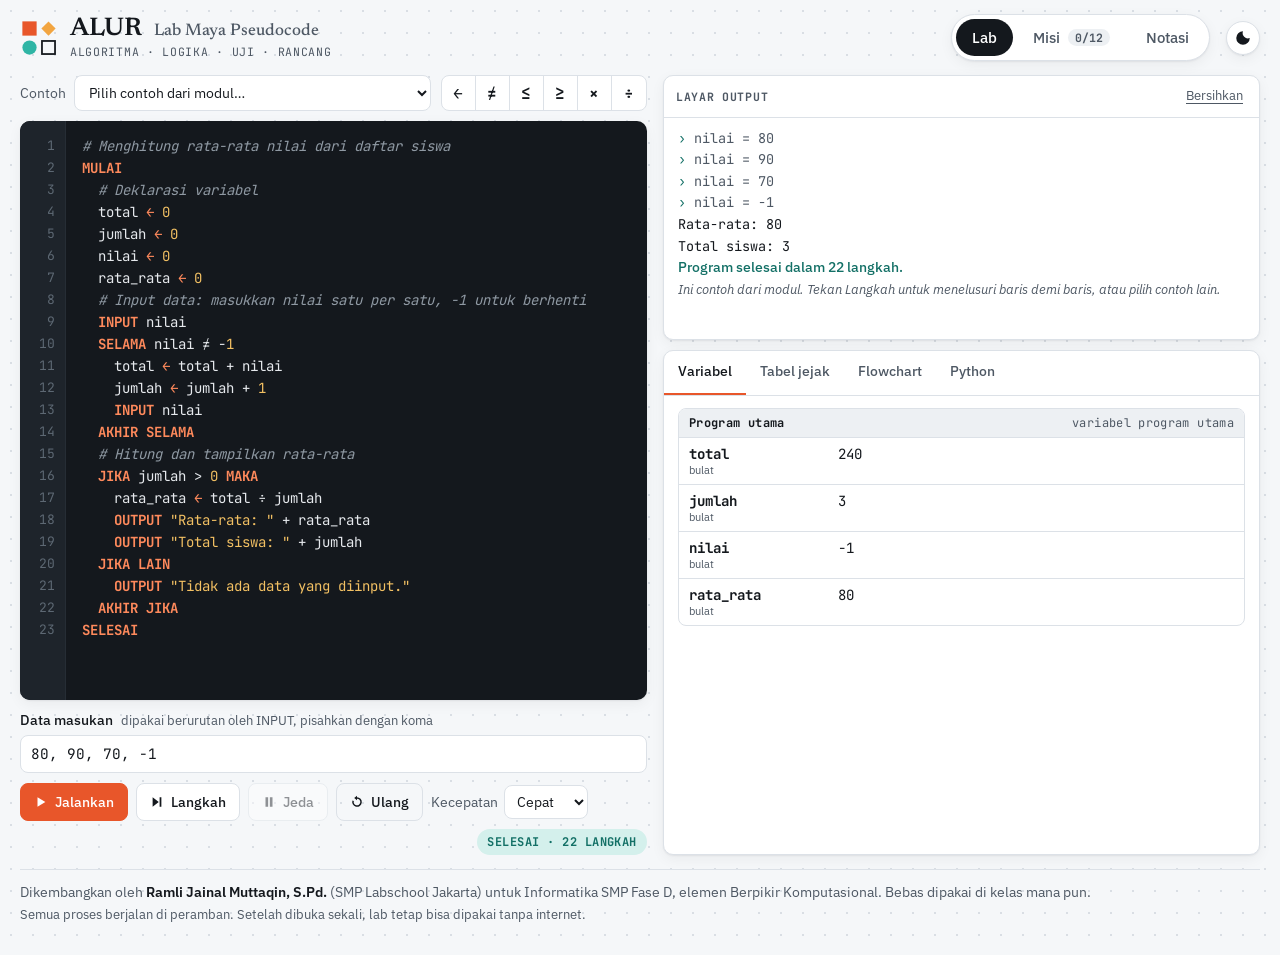
==== index.html @ dc3dac77 "ALUR · Lab Maya Pseudocode (rilis pertama) Lab maya pseudocode berbahasa Indonesia untuk Informatika" ====
<!doctype html>
<html lang="id">
<head>
<meta charset="utf-8">
<meta name="viewport" content="width=device-width, initial-scale=1, viewport-fit=cover">
<title>ALUR · Lab Maya Pseudocode</title>
<meta name="description" content="ALUR (Algoritma, Logika, Uji, Rancang): laboratorium maya untuk menulis, menjalankan, dan menelusuri pseudocode berbahasa Indonesia: tabel jejak, flowchart, dan konversi Python otomatis. Untuk Informatika SMP Fase D.">
<meta name="theme-color" content="#14181D">
<meta name="application-name" content="ALUR">
<meta property="og:title" content="ALUR · Lab Maya Pseudocode">
<meta property="og:description" content="Tulis pseudocode, jalankan langkah demi langkah, lihat tabel jejak, flowchart, dan versi Python-nya.">
<link rel="manifest" href="manifest.webmanifest">
<link rel="icon" href="icon.svg" type="image/svg+xml">
<link rel="apple-touch-icon" href="icon-192.png">
<link rel="preload" href="fonts/jetbrains-mono-400.woff2" as="font" type="font/woff2" crossorigin>
<link rel="preload" href="fonts/ibm-plex-sans-400.woff2" as="font" type="font/woff2" crossorigin>
<style>
@font-face { font-family: 'IBM Plex Sans'; font-style: normal; font-weight: 400; font-display: swap; src: url(fonts/ibm-plex-sans-400.woff2) format('woff2'); }
@font-face { font-family: 'IBM Plex Sans'; font-style: italic; font-weight: 400; font-display: swap; src: url(fonts/ibm-plex-sans-400-italic.woff2) format('woff2'); }
@font-face { font-family: 'IBM Plex Sans'; font-style: normal; font-weight: 500; font-display: swap; src: url(fonts/ibm-plex-sans-500.woff2) format('woff2'); }
@font-face { font-family: 'IBM Plex Sans'; font-style: normal; font-weight: 600 700; font-display: swap; src: url(fonts/ibm-plex-sans-600.woff2) format('woff2'); }
@font-face { font-family: 'JetBrains Mono'; font-style: normal; font-weight: 400 500; font-display: swap; src: url(fonts/jetbrains-mono-400.woff2) format('woff2'); }
@font-face { font-family: 'JetBrains Mono'; font-style: normal; font-weight: 600 700; font-display: swap; src: url(fonts/jetbrains-mono-700.woff2) format('woff2'); }
@font-face { font-family: 'Newsreader'; font-style: normal; font-weight: 500; font-display: swap; src: url(fonts/newsreader-500.woff2) format('woff2'); }
@font-face { font-family: 'Newsreader'; font-style: normal; font-weight: 600 700; font-display: swap; src: url(fonts/newsreader-600.woff2) format('woff2'); }

/* Layout: meja kerja dua bidang — lembar kode gelap di kiri, panel instrumen di kanan, di atas kertas berpetak titik */
:root {
  --paper: #F5F7F9;
  --sheet: #FFFFFF;
  --ink: #14181D;
  --ink-2: #4E5864;
  --rule: #DCE1E7;
  --tint: #EDF0F3;
  --dot: #D9DEE4;
  --code-bg: #14181D;
  --code-fg: #E6E9ED;
  --code-mute: #8F99A3;
  --code-line: #1E242B;
  --verm: #E8562A;
  --verm-ink: #B2401A;
  --verm-soft: #FBE4DB;
  --amber: #F2A541;
  --amber-ink: #85560C;
  --amber-soft: #F8DDB0;
  --teal: #2FB5A5;
  --teal-ink: #137066;
  --teal-soft: #D4F0EC;
  --focus: #E8562A;
  --font-display: 'Newsreader', Cambria, Georgia, serif;
  --font-ui: 'IBM Plex Sans', 'Segoe UI', system-ui, -apple-system, sans-serif;
  --font-code: 'JetBrains Mono', Consolas, 'DejaVu Sans Mono', 'Courier New', monospace;
  --r: 10px;
  --shadow: 0 1px 2px rgb(20 24 29 / 0.06), 0 4px 14px rgb(20 24 29 / 0.05);
  color-scheme: light;
}
@media (prefers-color-scheme: dark) {
  :root:not([data-theme="light"]) {
    --paper: #0E1114; --sheet: #161A1F; --ink: #E7EAEE; --ink-2: #A5AEB8; --rule: #2A3038; --tint: #1C2127; --dot: #232930;
    --code-bg: #0A0C0F; --code-line: #151A20; --verm-ink: #FF8C66; --verm-soft: #3B1F16; --amber-ink: #F3C46E; --amber-soft: #4A3818;
    --teal-ink: #55D3C3; --teal-soft: #12302C; --shadow: 0 1px 2px rgb(0 0 0 / 0.4), 0 6px 18px rgb(0 0 0 / 0.25);
    color-scheme: dark;
  }
}
:root[data-theme="dark"] {
  --paper: #0E1114; --sheet: #161A1F; --ink: #E7EAEE; --ink-2: #A5AEB8; --rule: #2A3038; --tint: #1C2127; --dot: #232930;
  --code-bg: #0A0C0F; --code-line: #151A20; --verm-ink: #FF8C66; --verm-soft: #3B1F16; --amber-ink: #F3C46E; --amber-soft: #4A3818;
  --teal-ink: #55D3C3; --teal-soft: #12302C; --shadow: 0 1px 2px rgb(0 0 0 / 0.4), 0 6px 18px rgb(0 0 0 / 0.25);
  color-scheme: dark;
}

*, *::before, *::after { box-sizing: border-box; }
html { -webkit-text-size-adjust: 100%; font-variant-ligatures: none; font-feature-settings: 'calt' 0, 'liga' 0; }
body {
  margin: 0; background: var(--paper); color: var(--ink);
  font: 15px/1.55 var(--font-ui);
  background-image: radial-gradient(var(--dot) 1px, transparent 1.2px);
  background-size: 22px 22px;
}
[hidden] { display: none !important; }
button, input, select, textarea { font: inherit; color: inherit; }
code, kbd { font-family: var(--font-code); font-size: 0.9em; }
:focus-visible { outline: 2px solid var(--focus); outline-offset: 2px; }
.skip { position: absolute; left: -999px; top: 8px; background: var(--ink); color: var(--sheet); padding: 6px 10px; border-radius: 6px; z-index: 10; }
.skip:focus { left: 16px; }

.app { max-width: 1480px; margin: 0 auto; padding-inline: 20px; padding-block: 14px 28px; display: flex; flex-direction: column; gap: 14px; }

#view-lab, #view-misi, #view-notasi { display: flex; flex-direction: column; gap: 14px; min-width: 0; }

/* header */
.top { display: flex; align-items: center; gap: 16px; flex-wrap: wrap; }
.brand { display: flex; align-items: center; gap: 12px; margin-right: auto; min-width: 0; }
.brand-mark { width: 38px; height: 38px; color: var(--ink); flex: none; }
.brand-text h1 { font: 600 1.6rem/1.1 var(--font-display); margin: 0; letter-spacing: -0.01em; text-wrap: balance; }
.brand-text h1 .h1-sub { font: 500 1.05rem var(--font-display); color: var(--ink-2); margin-left: 6px; letter-spacing: 0; }
.brand-text abbr { text-decoration: none; }
.brand-text p { margin: 2px 0 0; font: 500 0.72rem/1.3 var(--font-code); letter-spacing: 0.06em; text-transform: uppercase; color: var(--ink-2); }
.views { display: flex; gap: 4px; background: var(--sheet); border: 1px solid var(--rule); border-radius: 999px; padding: 4px; box-shadow: var(--shadow); }
.views button { border: 0; background: transparent; padding: 7px 16px; border-radius: 999px; cursor: pointer; font-weight: 500; color: var(--ink-2); display: inline-flex; gap: 8px; align-items: center; }
.views button[aria-selected="true"] { background: var(--ink); color: var(--sheet); }
.views .count { font: 600 0.72rem var(--font-code); padding: 1px 7px; border-radius: 999px; background: var(--tint); color: var(--ink-2); }
.views button[aria-selected="true"] .count { background: var(--verm); color: #fff; }
.icon-btn { border: 1px solid var(--rule); background: var(--sheet); width: 34px; height: 34px; border-radius: 8px; display: inline-grid; place-items: center; cursor: pointer; color: var(--ink); padding: 0; }
.icon-btn svg { width: 18px; height: 18px; }
.theme-btn { border-radius: 999px; box-shadow: var(--shadow); }

/* buttons */
.btn { display: inline-flex; align-items: center; gap: 7px; border: 1px solid var(--rule); background: var(--sheet); color: var(--ink); padding: 7px 13px; border-radius: 8px; cursor: pointer; font-weight: 500; font-size: 0.9rem; white-space: nowrap; }
.btn svg { width: 14px; height: 14px; }
.btn:hover:not(:disabled) { border-color: var(--ink-2); }
.btn:disabled { opacity: 0.45; cursor: not-allowed; }
.btn-primary { background: var(--verm); border-color: var(--verm); color: #fff; }
.btn-primary:hover:not(:disabled) { background: #D44A20; border-color: #D44A20; }
.btn-quiet { background: transparent; }
.link-btn { border: 0; background: none; color: var(--ink-2); cursor: pointer; font-size: 0.82rem; text-decoration: underline; text-underline-offset: 3px; padding: 2px 4px; }
.hint { color: var(--ink-2); font-size: 0.8rem; font-weight: 400; }

/* mission strip */
.mission-strip { background: var(--sheet); border: 1px solid var(--rule); border-radius: var(--r); box-shadow: var(--shadow); padding: 12px 14px; display: flex; flex-direction: column; gap: 10px; }
.ms-head { display: flex; align-items: center; gap: 10px; flex-wrap: wrap; }
.ms-tag { font: 600 0.72rem var(--font-code); letter-spacing: 0.05em; text-transform: uppercase; color: var(--verm-ink); background: var(--verm-soft); padding: 3px 8px; border-radius: 6px; }
.ms-head strong { font: 600 1.15rem var(--font-display); }
.ms-sub { color: var(--ink-2); font-size: 0.85rem; }
.ms-actions { margin-left: auto; display: flex; gap: 8px; flex-wrap: wrap; }
.ms-task { margin: 0; max-width: 90ch; color: var(--ink); }
.ms-results { display: grid; grid-template-columns: minmax(0, 1fr) minmax(0, 1.4fr); gap: 14px; border-top: 1px solid var(--rule); padding-top: 10px; }
.ms-summary { grid-column: 1 / -1; font-weight: 600; display: flex; align-items: center; gap: 8px; }
.ms-summary.ok { color: var(--teal-ink); }
.ms-summary.no { color: var(--verm-ink); }
.checklist { list-style: none; margin: 0; padding: 0; display: flex; flex-direction: column; gap: 6px; font-size: 0.88rem; }
.checklist li { display: grid; grid-template-columns: 20px minmax(0, 1fr); gap: 6px; align-items: start; }
.checklist .mk { width: 18px; height: 18px; border-radius: 50%; display: grid; place-items: center; font: 700 11px var(--font-code); margin-top: 2px; }
.checklist .ok .mk { background: var(--teal-soft); color: var(--teal-ink); }
.checklist .no .mk { background: var(--verm-soft); color: var(--verm-ink); }
.checklist .det { display: block; color: var(--ink-2); font-size: 0.8rem; overflow-wrap: anywhere; }
.col-title { font: 600 0.72rem var(--font-code); letter-spacing: 0.06em; text-transform: uppercase; color: var(--ink-2); margin: 0 0 6px; }

/* lab grid */
.lab-grid { display: grid; grid-template-columns: minmax(0, 1.05fr) minmax(0, 1fr); gap: 16px; height: max(640px, calc(100vh - 120px)); }
.pane { min-width: 0; min-height: 0; display: flex; flex-direction: column; gap: 10px; }
.pane-bar { display: flex; align-items: center; gap: 10px; flex-wrap: wrap; }
.pane-bar.slim { padding: 8px 12px; border-bottom: 1px solid var(--rule); }
.bar-title { font: 600 0.72rem var(--font-code); letter-spacing: 0.06em; text-transform: uppercase; color: var(--ink-2); margin-right: auto; }
.field-inline { display: inline-flex; align-items: center; gap: 8px; font-size: 0.85rem; color: var(--ink-2); min-width: 0; flex: 1 1 260px; }
.field-inline select { flex: 1; min-width: 0; }
select, input[type="text"] { background: var(--sheet); border: 1px solid var(--rule); border-radius: 8px; padding: 7px 10px; color: var(--ink); }
.palette { display: inline-flex; border: 1px solid var(--rule); border-radius: 8px; overflow: hidden; background: var(--sheet); }
.palette button { border: 0; border-right: 1px solid var(--rule); background: transparent; width: 34px; height: 34px; font: 600 1rem var(--font-code); cursor: pointer; color: var(--ink); }
.palette button:last-child { border-right: 0; }
.palette button:hover { background: var(--tint); }

/* editor */
.editor { flex: 1; min-height: 260px; display: flex; background: var(--code-bg); border-radius: var(--r); overflow: hidden; box-shadow: var(--shadow); position: relative; }
.gutter { flex: none; width: 46px; overflow: hidden; background: var(--code-line); border-right: 1px solid #262D35; }
.gutter-inner { padding-block: 14px; font: 13px/22px var(--font-code); color: #5D6873; text-align: right; padding-right: 10px; will-change: transform; }
.gutter-inner div { height: 22px; }
.gutter-inner .g-cur { color: var(--amber); font-weight: 600; }
.gutter-inner .g-err { color: #fff; background: var(--verm); }
.code-area { position: relative; flex: 1; min-width: 0; }
.code-area textarea, .hl { position: absolute; inset: 0; margin: 0; padding: 14px 16px 40px; font: 14px/22px var(--font-code); white-space: pre; tab-size: 2; letter-spacing: 0; word-spacing: 0; border: 0; }
.code-area textarea { color: transparent; background: transparent; caret-color: #FFFFFF; resize: none; outline: none; overflow: auto; z-index: 2; -webkit-text-fill-color: transparent; }
.code-area textarea::selection { background: rgb(242 165 65 / 0.35); }
.hl { overflow: hidden; color: var(--code-fg); z-index: 1; pointer-events: none; }
.hl code { font: inherit; }
.lineflag { position: absolute; left: 0; height: 22px; min-width: 100%; background: rgb(242 165 65 / 0.16); box-shadow: inset 3px 0 0 var(--amber); pointer-events: none; z-index: -1; }
.lineflag.err { background: rgb(232 86 42 / 0.22); box-shadow: inset 3px 0 0 var(--verm); }
.t-kw { color: #FF8A5C; font-weight: 600; }
.t-str { color: #F2C063; }
.t-num { color: #F2C063; }
.t-com { color: var(--code-mute); font-style: italic; }
.t-op { color: #FF8A5C; font-weight: 600; }
.t-fn { color: #6FD8CB; }
.errbar { background: var(--verm-soft); color: var(--verm-ink); border-radius: 8px; padding: 8px 12px; font-size: 0.88rem; display: flex; gap: 8px; align-items: baseline; }
.errbar b { font-family: var(--font-code); white-space: nowrap; }
.errbar.warn { background: var(--amber-soft); color: var(--amber-ink); }
.io-row { display: flex; flex-direction: column; gap: 4px; }
.io-row label { font-size: 0.85rem; font-weight: 500; display: flex; gap: 8px; flex-wrap: wrap; align-items: baseline; }
.io-row input { font-family: var(--font-code); font-size: 0.9rem; width: 100%; }
.controls { display: flex; align-items: center; gap: 8px; flex-wrap: wrap; }
.speed { display: inline-flex; align-items: center; gap: 6px; font-size: 0.85rem; color: var(--ink-2); }
.speed select { padding: 6px 8px; }
.status { margin-left: auto; font: 600 0.75rem var(--font-code); letter-spacing: 0.04em; text-transform: uppercase; padding: 5px 10px; border-radius: 999px; background: var(--tint); color: var(--ink-2); white-space: nowrap; }
.status[data-state="running"], .status[data-state="paused"] { background: var(--amber-soft); color: var(--amber-ink); }
.status[data-state="input"] { background: var(--teal-soft); color: var(--teal-ink); }
.status[data-state="done"] { background: var(--teal-soft); color: var(--teal-ink); }
.status[data-state="error"] { background: var(--verm-soft); color: var(--verm-ink); }

/* console + inspect */
.console { flex: 0 0 34%; min-height: 150px; display: flex; flex-direction: column; background: var(--sheet); border: 1px solid var(--rule); border-radius: var(--r); box-shadow: var(--shadow); overflow: hidden; }
.console-body { flex: 1; overflow: auto; padding: 10px 14px; font: 13.5px/1.6 var(--font-code); min-height: 0; }
.console-body .o { white-space: pre-wrap; overflow-wrap: anywhere; }
.o-in { color: var(--ink-2); }
.o-in::before { content: "› "; color: var(--teal-ink); }
.o-err { color: var(--verm-ink); background: var(--verm-soft); border-radius: 6px; padding: 4px 8px; margin: 4px 0; font-family: var(--font-ui); font-size: 0.86rem; }
.o-info { color: var(--ink-2); font-family: var(--font-ui); font-size: 0.82rem; font-style: italic; }
.o-ok { color: var(--teal-ink); font-family: var(--font-ui); font-size: 0.85rem; font-weight: 500; }
.ask { display: flex; gap: 8px; align-items: center; padding: 8px 12px; border-top: 1px solid var(--rule); background: var(--teal-soft); flex-wrap: wrap; }
.ask label { font: 600 0.82rem var(--font-code); color: var(--teal-ink); }
.ask input { flex: 1; min-width: 120px; font-family: var(--font-code); }
.inspect { flex: 1; min-height: 0; display: flex; flex-direction: column; background: var(--sheet); border: 1px solid var(--rule); border-radius: var(--r); box-shadow: var(--shadow); overflow: hidden; }
.subtabs { display: flex; border-bottom: 1px solid var(--rule); overflow-x: auto; flex: none; }
.subtabs button { border: 0; background: none; padding: 10px 14px; cursor: pointer; font-weight: 500; font-size: 0.88rem; color: var(--ink-2); border-bottom: 2px solid transparent; white-space: nowrap; }
.subtabs button[aria-selected="true"] { color: var(--ink); border-bottom-color: var(--verm); }
.subpanel { flex: 1; min-height: 0; overflow: auto; padding: 12px 14px; }

/* variables */
.frames { display: flex; flex-direction: column; gap: 12px; }
.frame { border: 1px solid var(--rule); border-radius: 8px; overflow: hidden; }
.frame-h { display: flex; justify-content: space-between; gap: 8px; padding: 6px 10px; background: var(--tint); font: 600 0.75rem var(--font-code); letter-spacing: 0.03em; }
.frame-h .scope { color: var(--ink-2); font-weight: 500; }
.frame.local { border-color: var(--teal); }
.frame.local .frame-h { background: var(--teal-soft); color: var(--teal-ink); }
.vrow { display: grid; grid-template-columns: minmax(90px, 0.35fr) minmax(0, 1fr); gap: 10px; padding: 7px 10px; border-top: 1px solid var(--rule); align-items: start; transition: background-color 0.6s; }
.vrow:first-of-type { border-top: 0; }
.vrow.chg { background: var(--amber-soft); transition: none; }
.vname { font: 600 0.88rem var(--font-code); overflow-wrap: anywhere; }
.vtype { display: block; font: 400 0.7rem var(--font-ui); color: var(--ink-2); }
.vval { font: 0.88rem var(--font-code); overflow-wrap: anywhere; min-width: 0; }
.cells { display: flex; flex-wrap: wrap; gap: 4px; }
.cell { display: flex; flex-direction: column; align-items: center; min-width: 34px; }
.cell b { font-weight: 500; border: 1px solid var(--rule); background: var(--sheet); padding: 2px 6px; border-radius: 4px; min-width: 34px; text-align: center; }
.cell i { font: normal 0.66rem var(--font-code); color: var(--ink-2); }
.empty { color: var(--ink-2); font-size: 0.88rem; padding: 6px 2px; }
.empty strong { color: var(--ink); }

/* trace */
.trace-wrap { overflow: auto; border: 1px solid var(--rule); border-radius: 8px; max-height: 100%; }
table.trace { border-collapse: collapse; font: 0.82rem var(--font-code); width: max-content; min-width: 100%; font-variant-numeric: tabular-nums; }
.trace th, .trace td { border-bottom: 1px solid var(--rule); padding: 5px 10px; text-align: left; white-space: nowrap; }
.trace thead th { position: sticky; top: 0; background: var(--ink); color: var(--sheet); font-weight: 600; z-index: 1; }
.trace td.ln { color: var(--ink-2); }
.trace td.v { color: var(--ink); font-weight: 600; }
.trace td.note { color: var(--ink-2); white-space: normal; min-width: 220px; font-family: var(--font-ui); }
.trace td.note .t { color: var(--teal-ink); font-weight: 600; }
.trace td.note .f { color: var(--verm-ink); font-weight: 600; }
.trace tr.cur td { background: var(--amber-soft); }
.trace-foot { margin-top: 8px; }

/* flowchart */
.flow-panel { display: flex; flex-direction: column; gap: 10px; }
.flow-bar { display: flex; justify-content: space-between; gap: 10px; flex-wrap: wrap; align-items: center; }
.legend { display: flex; flex-wrap: wrap; gap: 10px; font-size: 0.75rem; color: var(--ink-2); }
.legend span { display: inline-flex; align-items: center; gap: 5px; }
.lg { display: inline-block; width: 18px; height: 11px; border: 1.4px solid var(--ink); background: var(--sheet); }
.lg-term { background: var(--ink); border-radius: 6px; }
.lg-io { transform: skewX(-20deg); }
.lg-dec { width: 11px; height: 11px; transform: rotate(45deg); background: var(--amber-soft); margin-inline: 3px; }
.lg-sub { box-shadow: inset 3px 0 0 var(--sheet), inset 4.4px 0 0 var(--ink), inset -3px 0 0 var(--sheet), inset -4.4px 0 0 var(--ink); }
.zoom { display: inline-flex; align-items: center; gap: 6px; font: 0.8rem var(--font-code); color: var(--ink-2); }
.zoom .icon-btn { width: 28px; height: 28px; font-size: 1rem; }
.flow-canvas { flex: 1; min-height: 0; overflow: auto; border: 1px solid var(--rule); border-radius: 8px; padding: 12px; background-color: var(--paper); background-image: radial-gradient(var(--dot) 1px, transparent 1.2px); background-size: 18px 18px; display: flex; flex-direction: column; gap: 18px; align-items: flex-start; }
.chart h3 { margin: 0 0 6px; font: 600 0.75rem var(--font-code); letter-spacing: 0.04em; color: var(--ink-2); text-transform: uppercase; }
.fc-svg { display: block; max-width: none; height: auto; }
.fc-shape { fill: var(--sheet); stroke: var(--ink); stroke-width: 1.4; }
.fc-term, .fc-ret { fill: var(--ink); }
.fc-dec { fill: var(--amber-soft); }
.fc-subline { stroke: var(--ink); stroke-width: 1.2; }
.fc-text { font: 12px var(--font-code); fill: var(--ink); }
.fc-text-term, .fc-text-ret { fill: var(--sheet); }
.fc-edge { fill: none; stroke: var(--ink-2); stroke-width: 1.3; }
.fc-back { stroke: var(--verm); }
.fc-ah { fill: var(--ink-2); }
.fc-lab { font: 11px var(--font-ui); fill: var(--ink-2); }
.fc-dot { fill: var(--ink-2); }
.fc-node.is-active .fc-shape { stroke: var(--verm); stroke-width: 3; fill: var(--verm-soft); }
.fc-node.is-active .fc-text { fill: var(--ink); font-weight: 600; }
.fc-node.is-err .fc-shape { stroke: var(--verm); stroke-width: 3; stroke-dasharray: 5 3; }

/* python */
.py-bar { display: flex; align-items: center; gap: 10px; margin-bottom: 10px; flex-wrap: wrap; }
.code-block { margin: 0; background: var(--code-bg); color: var(--code-fg); border-radius: 8px; padding: 14px 16px; font: 13.5px/1.6 var(--font-code); overflow: auto; tab-size: 4; }
.py-notes { margin: 12px 0 0; padding-left: 18px; color: var(--ink-2); font-size: 0.84rem; display: flex; flex-direction: column; gap: 4px; max-width: 75ch; }

/* missions */
.misi-head { display: flex; justify-content: space-between; gap: 20px; flex-wrap: wrap; align-items: flex-end; }
.misi-head h2, .notasi h2 { font: 600 1.9rem/1.1 var(--font-display); margin: 0 0 6px; text-wrap: balance; }
.lede { margin: 0; color: var(--ink-2); max-width: 64ch; }
.who { display: grid; grid-template-columns: auto minmax(0, 1fr) auto minmax(0, 90px); gap: 6px 8px; align-items: center; font-size: 0.85rem; background: var(--sheet); border: 1px solid var(--rule); border-radius: var(--r); padding: 10px 12px; box-shadow: var(--shadow); max-width: 100%; }
.who input { width: 100%; min-width: 0; }
.who .hint { grid-column: 1 / -1; margin: 0; }
.progress { height: 6px; background: var(--tint); border-radius: 999px; overflow: hidden; }
.progress-fill { height: 100%; width: 0; background: var(--teal); transition: width 0.4s; }
.misi-grid { display: grid; grid-template-columns: minmax(0, 0.9fr) minmax(0, 1.3fr); gap: 18px; align-items: start; }
.misi-list { list-style: none; margin: 0; padding: 0; display: flex; flex-direction: column; gap: 6px; }
.misi-group { font: 600 0.72rem var(--font-code); letter-spacing: 0.06em; text-transform: uppercase; color: var(--ink-2); margin: 10px 0 2px; }
.misi-group:first-child { margin-top: 0; }
.mcard { width: 100%; text-align: left; display: grid; grid-template-columns: 30px minmax(0, 1fr) auto; gap: 10px; align-items: center; background: var(--sheet); border: 1px solid var(--rule); border-radius: 9px; padding: 10px 12px; cursor: pointer; }
.mcard:hover { border-color: var(--ink-2); }
.mcard[aria-current="true"] { border-color: var(--verm); box-shadow: 0 0 0 1px var(--verm); }
.mnum { font: 600 0.8rem var(--font-code); color: var(--ink-2); }
.mtitle { font-weight: 600; display: block; }
.mskill { font-size: 0.78rem; color: var(--ink-2); }
.mstate { font: 600 0.7rem var(--font-code); text-transform: uppercase; letter-spacing: 0.04em; padding: 3px 8px; border-radius: 999px; background: var(--tint); color: var(--ink-2); white-space: nowrap; }
.mstate.done { background: var(--teal-soft); color: var(--teal-ink); }
.mstate.wip { background: var(--amber-soft); color: var(--amber-ink); }
.misi-detail { background: var(--sheet); border: 1px solid var(--rule); border-radius: var(--r); box-shadow: var(--shadow); padding: 20px 22px; display: flex; flex-direction: column; gap: 14px; position: sticky; top: 12px; min-width: 0; }
.md-tag { font: 600 0.72rem var(--font-code); letter-spacing: 0.06em; text-transform: uppercase; color: var(--verm-ink); }
.misi-detail h3 { font: 600 1.6rem/1.15 var(--font-display); margin: 2px 0 0; text-wrap: balance; }
.misi-detail p { margin: 0; max-width: 68ch; }
.md-meta { display: flex; gap: 8px; flex-wrap: wrap; }
.chip { font: 500 0.75rem var(--font-code); padding: 3px 9px; border-radius: 999px; background: var(--tint); color: var(--ink-2); }
.chip.ok { background: var(--teal-soft); color: var(--teal-ink); }
.md-actions { display: flex; gap: 8px; flex-wrap: wrap; }
details.hintbox { border: 1px dashed var(--rule); border-radius: 8px; padding: 8px 12px; }
details.hintbox summary { cursor: pointer; font-weight: 500; color: var(--amber-ink); }
details.hintbox p { margin-top: 6px; }
.scen { display: grid; grid-template-columns: repeat(auto-fill, minmax(150px, 1fr)); gap: 8px; }
.scen button { text-align: left; border: 1px solid var(--rule); background: var(--sheet); border-radius: 9px; padding: 10px; cursor: pointer; display: flex; flex-direction: column; gap: 4px; }
.scen button[aria-pressed="true"] { border-color: var(--verm); box-shadow: 0 0 0 1px var(--verm); }
.scen .L { font: 600 1.2rem var(--font-display); color: var(--verm-ink); }
.scen .d { font-size: 0.78rem; color: var(--ink-2); }
.trace-quiz { border-collapse: collapse; font-family: var(--font-code); font-size: 0.88rem; width: 100%; }
.trace-quiz th, .trace-quiz td { border: 1px solid var(--rule); padding: 6px 8px; text-align: left; }
.trace-quiz thead th { background: var(--ink); color: var(--sheet); }
.trace-quiz input { width: 72px; font-family: var(--font-code); padding: 4px 6px; }
.trace-quiz input.ok { border-color: var(--teal); background: var(--teal-soft); }
.trace-quiz input.no { border-color: var(--verm); background: var(--verm-soft); }
.mini-code { margin: 0; background: var(--code-bg); color: var(--code-fg); border-radius: 8px; padding: 12px 14px; font: 13px/1.6 var(--font-code); overflow: auto; }
.result-line { font-weight: 600; }
.result-line.ok { color: var(--teal-ink); }
.result-line.no { color: var(--verm-ink); }
.proof { width: 100%; min-height: 160px; font: 12px/1.5 var(--font-code); border: 1px solid var(--rule); border-radius: 8px; padding: 8px; background: var(--tint); }

/* notasi */
.notasi { display: flex; flex-direction: column; gap: 18px; }
.notasi-intro { background: var(--sheet); border: 1px solid var(--rule); border-radius: var(--r); padding: 18px 20px; box-shadow: var(--shadow); }
.rules { margin: 12px 0 0; padding-left: 20px; display: flex; flex-direction: column; gap: 6px; max-width: 80ch; }
.ref-cols { display: grid; grid-template-columns: minmax(0, 1fr) minmax(0, 1fr); gap: 18px; }
.table-wrap { overflow-x: auto; background: var(--sheet); border: 1px solid var(--rule); border-radius: var(--r); box-shadow: var(--shadow); }
table.ref { border-collapse: collapse; width: 100%; font-size: 0.88rem; }
table.ref caption { text-align: left; padding: 12px 14px 4px; font: 600 1.05rem var(--font-display); }
.ref th, .ref td { padding: 8px 14px; border-bottom: 1px solid var(--rule); text-align: left; vertical-align: top; }
.ref thead th { font: 600 0.72rem var(--font-code); letter-spacing: 0.05em; text-transform: uppercase; color: var(--ink-2); }
.ref tbody tr:last-child td { border-bottom: 0; }
.ref td code { white-space: nowrap; }
.ref .ps { color: var(--verm-ink); }
.ref .pyc { color: var(--teal-ink); }
.sym { display: inline-block; vertical-align: middle; }
kbd { border: 1px solid var(--rule); border-bottom-width: 2px; border-radius: 4px; padding: 0 5px; background: var(--sheet); }

/* footer & toast */
.foot { border-top: 1px solid var(--rule); padding-top: 12px; font-size: 0.85rem; color: var(--ink-2); }
.foot p { margin: 0 0 2px; }
.foot strong { color: var(--ink); }
.toast { position: fixed; left: 50%; bottom: calc(18px + env(safe-area-inset-bottom, 0px)); transform: translateX(-50%); background: var(--ink); color: var(--sheet); padding: 10px 14px; border-radius: 10px; box-shadow: var(--shadow); display: flex; gap: 12px; align-items: center; z-index: 20; max-width: calc(100vw - 32px); font-size: 0.9rem; }
.toast button { background: none; border: 0; color: var(--amber); font-weight: 600; cursor: pointer; text-decoration: underline; }

/* responsive */
@media (max-width: 1080px) {
  .lab-grid { grid-template-columns: minmax(0, 1fr); height: auto; }
  .editor { height: 440px; flex: none; }
  .console { flex: none; height: 220px; }
  .inspect { min-height: 520px; }
  .misi-grid { grid-template-columns: minmax(0, 1fr); }
  .misi-detail { position: static; }
  .ms-results { grid-template-columns: minmax(0, 1fr); }
}
@media (max-width: 720px) {
  .app { padding-inline: 16px; }
  .top { display: grid; grid-template-columns: minmax(0, 1fr) auto; gap: 12px; }
  .top .views { grid-column: 1 / -1; order: 3; }
  .views .wide { display: none; }
  .brand-text h1 { font-size: 1.3rem; }
  .views { width: 100%; justify-content: space-between; }
  .views button { padding: 7px 10px; flex: 1; justify-content: center; }
  .ref-cols { grid-template-columns: minmax(0, 1fr); }
  .who { grid-template-columns: auto minmax(0, 1fr); }
  .status { margin-left: 0; }
  .editor { height: 380px; }
  .misi-detail { padding: 16px; }
}
@media (prefers-reduced-motion: reduce) {
  *, *::before, *::after { transition: none !important; animation: none !important; scroll-behavior: auto !important; }
}

</style>
</head>
<body>
<a class="skip" href="#main">Lewati ke isi</a>
<div class="app">
  <header class="top">
    <div class="brand">
      <svg class="brand-mark" viewBox="0 0 64 64" aria-hidden="true"><rect x="4" y="4" width="24" height="24" fill="var(--verm)"/><path d="M48 4 L60 16 L48 28 L36 16 Z" fill="var(--amber)"/><circle cx="16" cy="48" r="12" fill="var(--teal)"/><rect x="37" y="37" width="22" height="22" fill="none" stroke="currentColor" stroke-width="3"/></svg>
      <div class="brand-text">
        <h1>ALUR <span class="h1-sub">Lab Maya Pseudocode</span></h1>
        <p><abbr title="Algoritma, Logika, Uji, Rancang">Algoritma · Logika · Uji · Rancang</abbr></p>
      </div>
    </div>
    <nav class="views" role="tablist" aria-label="Bagian lab">
      <button role="tab" id="tab-lab" aria-selected="true" aria-controls="view-lab" data-view="lab">Lab</button>
      <button role="tab" id="tab-misi" aria-selected="false" aria-controls="view-misi" data-view="misi">Misi <span class="count" id="misi-count">0/12</span></button>
      <button role="tab" id="tab-notasi" aria-selected="false" aria-controls="view-notasi" data-view="notasi">Notasi</button>
    </nav>
    <button class="icon-btn theme-btn" id="theme-btn" type="button" aria-label="Ganti tema terang/gelap" title="Ganti tema">
      <svg viewBox="0 0 24 24" aria-hidden="true"><path d="M12 3a9 9 0 1 0 9 9 7 7 0 0 1-9-9z" fill="currentColor"/></svg>
    </button>
  </header>

  <main id="main">
    <!-- ───────────── LAB ───────────── -->
    <section id="view-lab" role="tabpanel" aria-labelledby="tab-lab">
      <div class="mission-strip" id="mission-strip" hidden>
        <div class="ms-head">
          <span class="ms-tag" id="ms-tag">LKPD</span>
          <strong id="ms-title">Misi</strong>
          <span class="ms-sub" id="ms-sub"></span>
          <div class="ms-actions">
            <button class="btn btn-primary" id="btn-test" type="button">Uji otomatis</button>
            <button class="btn" id="btn-ms-task" type="button">Lihat tugas</button>
            <button class="btn btn-quiet" id="btn-ms-exit" type="button">Keluar dari misi</button>
          </div>
        </div>
        <p class="ms-task" id="ms-task" hidden></p>
        <div class="ms-results" id="ms-results" hidden></div>
      </div>

      <div class="lab-grid">
        <div class="pane pane-editor">
          <div class="pane-bar">
            <label class="field-inline" for="sel-example"><span>Contoh</span>
              <select id="sel-example"></select>
            </label>
            <div class="palette" role="group" aria-label="Sisipkan simbol">
              <button type="button" data-ins="←" title="Penugasan (ketik juga &lt;-)">←</button>
              <button type="button" data-ins="≠" title="Tidak sama dengan">≠</button>
              <button type="button" data-ins="≤" title="Kurang dari atau sama dengan">≤</button>
              <button type="button" data-ins="≥" title="Lebih dari atau sama dengan">≥</button>
              <button type="button" data-ins="×" title="Kali">×</button>
              <button type="button" data-ins="÷" title="Bagi">÷</button>
            </div>
          </div>
          <div class="editor" id="editor">
            <div class="gutter" aria-hidden="true"><div class="gutter-inner" id="gutter"></div></div>
            <div class="code-area">
              <pre class="hl" id="hl" aria-hidden="true"><code id="hl-code"></code><div class="lineflag" id="lineflag" hidden></div></pre>
              <textarea id="code" spellcheck="false" autocapitalize="off" autocomplete="off" autocorrect="off" wrap="off" aria-label="Editor pseudocode"></textarea>
            </div>
          </div>
          <div class="errbar" id="errbar" role="status" hidden></div>
          <div class="io-row">
            <label for="inputs">Data masukan <span class="hint">dipakai berurutan oleh INPUT, pisahkan dengan koma</span></label>
            <input id="inputs" type="text" spellcheck="false" autocomplete="off" placeholder="contoh: 80, 90, 70, -1">
          </div>
          <div class="controls">
            <button class="btn btn-primary" id="btn-run" type="button" title="Ctrl + Enter"><svg viewBox="0 0 16 16" aria-hidden="true"><path d="M4 2.5v11l9-5.5z" fill="currentColor"/></svg>Jalankan</button>
            <button class="btn" id="btn-step" type="button" title="Ctrl + Shift + Enter"><svg viewBox="0 0 16 16" aria-hidden="true"><path d="M3 2.5v11l7-5.5zM11 2.5h2v11h-2z" fill="currentColor"/></svg>Langkah</button>
            <button class="btn" id="btn-pause" type="button" disabled><svg viewBox="0 0 16 16" aria-hidden="true"><path d="M4 2.5h3v11H4zM9 2.5h3v11H9z" fill="currentColor"/></svg>Jeda</button>
            <button class="btn btn-quiet" id="btn-reset" type="button"><svg viewBox="0 0 16 16" aria-hidden="true"><path d="M8 2.5a5.5 5.5 0 1 1-5.2 3.7l1.6.6A3.8 3.8 0 1 0 8 4.2V6L4.8 3.4 8 .8z" fill="currentColor"/></svg>Ulang</button>
            <label class="speed" for="speed"><span>Kecepatan</span>
              <select id="speed"><option value="0">Lambat</option><option value="1">Sedang</option><option value="2" selected>Cepat</option><option value="3">Instan</option></select>
            </label>
            <span class="status" id="status" data-state="idle">Siap</span>
          </div>
        </div>

        <div class="pane pane-out">
          <div class="console" id="console-box">
            <div class="pane-bar slim"><span class="bar-title">Layar output</span><button class="link-btn" id="btn-clear" type="button">Bersihkan</button></div>
            <div class="console-body" id="console" aria-live="polite"></div>
            <form class="ask" id="ask" hidden>
              <label for="ask-input" id="ask-label">INPUT</label>
              <input id="ask-input" type="text" autocomplete="off" spellcheck="false">
              <button class="btn btn-primary" type="submit">Kirim</button>
            </form>
          </div>
          <div class="inspect">
            <div class="subtabs" role="tablist" aria-label="Panel pengamatan">
              <button role="tab" data-sub="vars" aria-selected="true" id="st-vars" aria-controls="p-vars">Variabel</button>
              <button role="tab" data-sub="trace" aria-selected="false" id="st-trace" aria-controls="p-trace">Tabel jejak</button>
              <button role="tab" data-sub="flow" aria-selected="false" id="st-flow" aria-controls="p-flow">Flowchart</button>
              <button role="tab" data-sub="py" aria-selected="false" id="st-py" aria-controls="p-py">Python</button>
            </div>
            <div class="subpanel" id="p-vars" role="tabpanel" aria-labelledby="st-vars"></div>
            <div class="subpanel" id="p-trace" role="tabpanel" aria-labelledby="st-trace" hidden></div>
            <div class="subpanel flow-panel" id="p-flow" role="tabpanel" aria-labelledby="st-flow" hidden>
              <div class="flow-bar">
                <div class="legend" aria-label="Arti simbol">
                  <span><i class="lg lg-term"></i>Mulai/selesai</span><span><i class="lg lg-proc"></i>Proses</span><span><i class="lg lg-io"></i>Input/output</span><span><i class="lg lg-dec"></i>Keputusan</span><span><i class="lg lg-sub"></i>Subprogram</span>
                </div>
                <div class="zoom" role="group" aria-label="Perbesaran">
                  <button type="button" class="icon-btn" id="z-out" aria-label="Perkecil">−</button>
                  <span id="z-val">100%</span>
                  <button type="button" class="icon-btn" id="z-in" aria-label="Perbesar">+</button>
                  <button type="button" class="link-btn" id="z-fit">Pas</button>
                </div>
              </div>
              <div class="flow-canvas" id="flow"></div>
            </div>
            <div class="subpanel" id="p-py" role="tabpanel" aria-labelledby="st-py" hidden>
              <div class="py-bar"><span class="bar-title">Hasil konversi otomatis</span><button class="btn" id="btn-copy-py" type="button">Salin kode Python</button></div>
              <pre class="code-block" id="py-code"></pre>
              <ul class="py-notes">
                <li>Indeks pseudocode modul dimulai dari 1, sedangkan Python dari 0. Konversi ini sudah menyesuaikannya (<code>data[1]</code> menjadi <code>data[0]</code>).</li>
                <li><code>UNTUK i DARI 1 HINGGA n</code> menjadi <code>range(1, n + 1)</code> karena batas atas <code>range</code> tidak ikut dihitung.</li>
                <li>Jenis data pada <code>input()</code> ditebak dari data saat program terakhir dijalankan. Python menampilkan hasil <code>/</code> sebagai desimal, misalnya <code>80.0</code>.</li>
              </ul>
            </div>
          </div>
        </div>
      </div>
    </section>

    <!-- ───────────── MISI ───────────── -->
    <section id="view-misi" role="tabpanel" aria-labelledby="tab-misi" hidden>
      <div class="misi-head">
        <div>
          <h2>Misi bertahap</h2>
          <p class="lede">Dua belas misi, dari algoritma sehari-hari sampai proyek sistem kelompok. Setiap misi punya uji otomatis: lab menjalankan programmu dengan beberapa data dan memeriksa hasilnya. Label LKPD dan kode TP mengikuti modul Informatika Kelas IX SMP Labschool Jakarta.</p>
        </div>
        <div class="who">
          <label for="who-name">Nama</label><input id="who-name" type="text" autocomplete="name" placeholder="Nama lengkap">
          <label for="who-class">Kelas</label><input id="who-class" type="text" placeholder="9B">
          <p class="hint">Disimpan di peramban ini saja, dipakai untuk bukti pengerjaan.</p>
        </div>
      </div>
      <div class="progress" aria-hidden="true"><div class="progress-fill" id="progress-fill"></div></div>
      <div class="misi-grid">
        <ol class="misi-list" id="misi-list"></ol>
        <article class="misi-detail" id="misi-detail" aria-live="polite"></article>
      </div>
    </section>

    <!-- ───────────── NOTASI ───────────── -->
    <section id="view-notasi" role="tabpanel" aria-labelledby="tab-notasi" hidden>
      <div class="notasi">
        <div class="notasi-intro">
          <h2>Notasi yang dikenali lab</h2>
          <p class="lede">Lab ini memakai konvensi pseudocode berbahasa Indonesia yang lazim dipakai di Informatika SMP. Tiga aturan yang paling sering terlupa:</p>
          <ol class="rules">
            <li><strong>Kata kunci ditulis KAPITAL.</strong> <code>JIKA</code>, <code>SELAMA</code>, <code>OUTPUT</code>; bukan <code>jika</code>.</li>
            <li><strong>Simpan nilai dengan ←.</strong> Ketik <code>&lt;-</code> dan lab mengubahnya menjadi ←. Tanda <code>=</code> dipakai untuk membandingkan.</li>
            <li><strong>Indeks dimulai dari 1.</strong> <code>data[1]</code> adalah elemen pertama. Di Python, elemen pertama adalah <code>data[0]</code>.</li>
          </ol>
        </div>
        <div class="table-wrap">
          <table class="ref">
            <caption>Kata kunci dan padanannya</caption>
            <thead><tr><th scope="col">Elemen</th><th scope="col">Pseudocode</th><th scope="col">Python</th><th scope="col">Simbol flowchart</th></tr></thead>
            <tbody id="ref-body"></tbody>
          </table>
        </div>
        <div class="ref-cols">
          <div class="table-wrap">
            <table class="ref">
              <caption>Operator</caption>
              <thead><tr><th scope="col">Jenis</th><th scope="col">Pseudocode</th><th scope="col">Python</th></tr></thead>
              <tbody>
                <tr><td>Aritmatika</td><td><code>+ - × ÷ MOD DIV **</code></td><td><code>+ - * / % // **</code></td></tr>
                <tr><td>Perbandingan</td><td><code>= ≠ &lt; &gt; ≤ ≥</code></td><td><code>== != &lt; &gt; &lt;= &gt;=</code></td></tr>
                <tr><td>Logika</td><td><code>DAN ATAU BUKAN</code></td><td><code>and or not</code></td></tr>
                <tr><td>Penugasan</td><td><code>←</code> (atau ketik <code>&lt;-</code>)</td><td><code>=</code></td></tr>
                <tr><td>Gabung teks</td><td><code>"Nilai: " + n</code></td><td><code>f"Nilai: {n}"</code></td></tr>
              </tbody>
            </table>
          </div>
          <div class="table-wrap">
            <table class="ref">
              <caption>Fungsi bawaan lab</caption>
              <thead><tr><th scope="col">Fungsi</th><th scope="col">Hasil</th><th scope="col">Python</th></tr></thead>
              <tbody>
                <tr><td><code>PANJANG(x)</code></td><td>banyak elemen array atau huruf teks</td><td><code>len(x)</code></td></tr>
                <tr><td><code>AKAR(x)</code></td><td>akar kuadrat</td><td><code>math.sqrt(x)</code></td></tr>
                <tr><td><code>BULATKAN(x)</code></td><td>pembulatan</td><td><code>round(x)</code></td></tr>
                <tr><td><code>ACAK(a, b)</code></td><td>bilangan bulat acak a sampai b</td><td><code>random.randint(a, b)</code></td></tr>
                <tr><td><code>TEKS(x)</code> / <code>ANGKA(x)</code></td><td>ubah ke teks / ke angka</td><td><code>str(x)</code> / <code>float(x)</code></td></tr>
                <tr><td><code>POTONG(t, a, b)</code></td><td>huruf ke-a sampai ke-b dari teks t</td><td><code>t[a-1:b]</code></td></tr>
                <tr><td><code>MUTLAK(x)</code></td><td>nilai mutlak</td><td><code>abs(x)</code></td></tr>
              </tbody>
            </table>
          </div>
        </div>
        <p class="hint keys">Pintasan: <kbd>Ctrl</kbd> + <kbd>Enter</kbd> menjalankan program, <kbd>Ctrl</kbd> + <kbd>Shift</kbd> + <kbd>Enter</kbd> maju satu langkah, <kbd>Tab</kbd> menambah indentasi.</p>
      </div>
    </section>
  </main>

  <footer class="foot">
    <p>Dikembangkan oleh <strong>Ramli Jainal Muttaqin, S.Pd.</strong> (SMP Labschool Jakarta) untuk Informatika SMP Fase D, elemen Berpikir Komputasional. Bebas dipakai di kelas mana pun.</p>
    <p class="hint">Semua proses berjalan di peramban. Setelah dibuka sekali, lab tetap bisa dipakai tanpa internet.</p>
  </footer>
</div>
<div class="toast" id="toast" role="status" hidden></div>
<script>
/* ALUR (Lab Maya Pseudocode) — core engine
 * Lexer, parser (konvensi pseudocode berbahasa Indonesia), interpreter langkah demi langkah,
 * pencetak pseudocode, penerjemah Python, dan pembuat flowchart SVG.
 */
(function (root) {
  'use strict';

  const KEYWORDS = new Set(['MULAI', 'SELESAI', 'INPUT', 'OUTPUT', 'JIKA', 'MAKA', 'LAIN', 'AKHIR', 'SELAMA', 'UNTUK', 'DARI', 'HINGGA', 'LANGKAH',
    'SETIAP', 'DALAM', 'FUNGSI', 'PROSEDUR', 'KEMBALIKAN', 'DAN', 'ATAU', 'BUKAN', 'BENAR', 'SALAH', 'MOD', 'DIV', 'TAMBAH', 'KE', 'ARRAY']);
  const STMT_KW = ['MULAI', 'SELESAI', 'INPUT', 'OUTPUT', 'JIKA', 'SELAMA', 'UNTUK', 'FUNGSI', 'PROSEDUR', 'KEMBALIKAN', 'TAMBAH', 'AKHIR'];
  const BUILTINS = ['PANJANG', 'AKAR', 'BULATKAN', 'ACAK', 'TEKS', 'ANGKA', 'POTONG', 'MUTLAK'];
  const NONE = Symbol('tidak-ada');

  class LabError extends Error {
    constructor(line, msg, kind) { super(msg); this.line = line; this.kind = kind || 'sintaks'; }
  }

  /* ───────────────────────── LEXER ───────────────────────── */
  function normalize(src) {
    return String(src).replace(/\r\n?/g, '\n').replace(/[“”„]/g, '"').replace(/[‘’]/g, "'")
      .replace(/\t/g, '  ').replace(/ /g, ' ');
  }
  function lex(src) {
    src = normalize(src);
    const toks = []; let i = 0, line = 1;
    const push = (t, v) => toks.push({ t, v, line });
    const OPS2 = { '<-': '←', '<=': '≤', '>=': '≥', '!=': '≠', '<>': '≠', '==': '==', '**': '**', '//': '//' };
    while (i < src.length) {
      const c = src[i];
      if (c === '\n') { push('NL'); i++; line++; continue; }
      if (c === ' ' || c === '\f' || c === '\v') { i++; continue; }
      if (c === '#') { let j = src.indexOf('\n', i); if (j < 0) j = src.length; push('COMMENT', src.slice(i + 1, j).trim()); i = j; continue; }
      if (c === '"' || c === "'") {
        let j = i + 1; while (j < src.length && src[j] !== c && src[j] !== '\n') j++;
        if (src[j] !== c) throw new LabError(line, `Teks belum ditutup. Tambahkan tanda kutip ${c} di akhir teks.`);
        push('STR', src.slice(i + 1, j)); i = j + 1; continue;
      }
      const rest = src.slice(i, i + 96);
      let m = /^\d+(\.\d+)?/.exec(rest);
      if (m) { push('NUM', parseFloat(m[0])); i += m[0].length; continue; }
      m = /^[A-Za-z_À-ÖØ-öø-ɏ][A-Za-z0-9_À-ÖØ-öø-ɏ]*/.exec(rest);
      if (m) { const w = m[0]; push(KEYWORDS.has(w) ? 'KW' : 'ID', w); i += w.length; continue; }
      const two = src.slice(i, i + 2);
      if (OPS2[two]) { push('OP', OPS2[two]); i += 2; continue; }
      if ('←≤≥≠×÷+-*/%^=<>()[],:'.includes(c)) { push('OP', c === '^' ? '**' : c); i++; continue; }
      if (c === '→') throw new LabError(line, 'Tanda → hanya boleh dipakai di dalam teks bertanda kutip. Untuk menyimpan nilai gunakan ←.');
      throw new LabError(line, `Karakter "${c}" tidak dikenali di sini.`);
    }
    push('NL'); push('EOF');
    return toks;
  }

  /* ───────────────────────── PARSER ───────────────────────── */
  function parse(src) {
    const toks = lex(src);
    let p = 0;
    const peek = (k = 0) => toks[Math.min(p + k, toks.length - 1)];
    const next = () => toks[p++];
    const is = (t, v, k = 0) => { const x = peek(k); return x.t === t && (v === undefined || x.v === v); };
    const isKW = (v, k = 0) => is('KW', v, k);
    const isOP = (v, k = 0) => is('OP', v, k);
    const accept = (t, v) => (is(t, v) ? next() : null);
    const expect = (t, v, msg) => { if (is(t, v)) return next(); const x = peek(); throw new LabError(x.line, msg || `Seharusnya ada ${v || t} di sini, tetapi ditemukan ${describe(x)}.`); };
    const skipNL = () => { while (is('NL')) p++; };
    const describe = (x) => x.t === 'NL' ? 'akhir baris' : x.t === 'EOF' ? 'akhir program' : x.t === 'STR' ? `"${x.v}"` : x.t === 'COMMENT' ? 'komentar' : String(x.v);
    const closerAhead = () => isKW('AKHIR') || isKW('SELESAI');
    const noColon = () => { if (isOP(':')) throw new LabError(peek().line, 'Tanda titik dua (:) tidak dipakai di pseudocode. Itu aturan Python.'); };
    const endOfStmt = () => is('NL') || is('EOF') || is('COMMENT');

    function parseBlock(stop, opener, openLine, closer) {
      const body = [];
      for (;;) {
        skipNL();
        if (is('EOF')) {
          if (!opener) return body;
          throw new LabError(openLine, `${opener} di baris ${openLine} belum ditutup dengan ${closer}.`);
        }
        if (stop()) return body;
        body.push(parseStmt());
      }
    }
    function expectCloser(name, opener, openLine) {
      if (isKW('AKHIR') && isKW(name, 1)) { const e = next(); next(); return e.line; }
      const x = peek();
      if (isKW('AKHIR')) throw new LabError(x.line, `${opener} di baris ${openLine} harus ditutup AKHIR ${name}, tetapi yang ditulis AKHIR ${describe(peek(1))}.`);
      if (isKW('SELESAI')) throw new LabError(openLine, `${opener} di baris ${openLine} belum ditutup. Tambahkan AKHIR ${name} sebelum SELESAI.`);
      throw new LabError(x.line, `${opener} di baris ${openLine} belum ditutup dengan AKHIR ${name}.`);
    }

    function parseStmt() {
      const x = peek(); const line = x.line; let s;
      if (x.t === 'COMMENT') { next(); return { k: 'comment', text: x.v, line }; }
      if (x.t === 'KW') {
        switch (x.v) {
          case 'INPUT': next(); s = { k: 'input', targets: parseTargets('INPUT'), line }; break;
          case 'OUTPUT': next(); if (endOfStmt()) throw new LabError(line, 'OUTPUT perlu diikuti nilai yang ditampilkan, misalnya OUTPUT "Halo".'); s = { k: 'output', exprs: parseExprList(), line }; break;
          case 'JIKA': s = parseIf(); break;
          case 'SELAMA': s = parseWhile(); break;
          case 'UNTUK': s = parseFor(); break;
          case 'KEMBALIKAN': next(); s = { k: 'return', exprs: (endOfStmt() || isKW('AKHIR') || isKW('JIKA')) ? [] : parseExprList(), line }; break;
          case 'TAMBAH': {
            next(); const e = parseExpr();
            expect('KW', 'KE', 'Format penambahan: TAMBAH nilai KE nama_array');
            s = { k: 'append', expr: e, target: parseLValue(), line }; break;
          }
          case 'AKHIR': throw new LabError(line, `AKHIR ${describe(peek(1))} tidak punya pasangan pembuka.`);
          case 'MULAI': throw new LabError(line, 'MULAI tidak boleh berada di dalam blok lain.');
          case 'SELESAI': throw new LabError(line, 'SELESAI muncul sebelum semua blok ditutup.');
          case 'FUNGSI': case 'PROSEDUR': throw new LabError(line, `${x.v} ditulis di luar MULAI … SELESAI, tidak di dalam blok lain.`);
          case 'MAKA': throw new LabError(line, 'MAKA hanya dipakai setelah kondisi JIKA.');
          case 'LAIN': throw new LabError(line, 'LAIN hanya dipakai dalam JIKA LAIN.');
          default: throw new LabError(line, `Kata ${x.v} tidak bisa mengawali langkah.`);
        }
      } else if (x.t === 'ID') {
        const up = x.v.toUpperCase();
        if (STMT_KW.includes(up) && !isOP('←', 1) && !isOP(',', 1) && !isOP('[', 1) && !isOP('(', 1))
          throw new LabError(line, `Kata kunci ditulis dengan huruf KAPITAL: tulis ${up}, bukan ${x.v}.`);
        s = parseAssignOrCall();
      } else if (x.t === 'OP' && x.v === ':') {
        throw new LabError(line, 'Tanda titik dua (:) tidak dipakai di pseudocode. Itu aturan Python.');
      } else {
        throw new LabError(line, `Langkah tidak boleh diawali ${describe(x)}.`);
      }
      if (is('COMMENT')) s.comment = next().v;
      noColon();
      return s;
    }

    function parseTargets(kw) {
      if (endOfStmt()) throw new LabError(peek().line, `${kw} perlu diikuti nama variabel, misalnya ${kw} nilai.`);
      const t = [parseLValue()];
      while (accept('OP', ',')) t.push(parseLValue());
      return t;
    }
    function parseLValue() {
      const x = peek();
      if (x.t !== 'ID') throw new LabError(x.line, `Seharusnya ada nama variabel di sini, tetapi ditemukan ${describe(x)}.`);
      next();
      let e = { k: 'var', name: x.v, line: x.line };
      while (isOP('[')) { next(); const idx = parseExpr(); expect('OP', ']', 'Kurung siku [ belum ditutup dengan ].'); e = { k: 'index', base: e, index: idx, line: x.line }; }
      return e;
    }
    function parseAssignOrCall() {
      const start = p; const line = peek().line;
      let targets = null;
      try {
        targets = [parseLValue()];
        while (accept('OP', ',')) targets.push(parseLValue());
      } catch (e) { targets = null; }
      if (targets && isOP('←')) {
        next();
        if (endOfStmt()) throw new LabError(line, 'Setelah tanda ← harus ada nilai yang disimpan.');
        const ex = parseExprList();
        const expr = ex.length > 1 ? { k: 'list', items: ex, tuple: true, line } : ex[0];
        return { k: 'assign', targets, expr, line };
      }
      if (targets && (isOP('=') || isOP('=='))) throw new LabError(line, 'Untuk menyimpan nilai, gunakan tanda panah ← (atau ketik <-). Tanda = dipakai untuk membandingkan.');
      p = start;
      const e = parseExpr();
      if (e.k !== 'call') {
        if (isOP('=')) throw new LabError(line, 'Untuk menyimpan nilai, gunakan tanda panah ← (atau ketik <-). Tanda = dipakai untuk membandingkan.');
        throw new LabError(line, `Langkah "${pp(e)}" belum lengkap. Mungkin maksudnya ${pp(e)} ← … ?`);
      }
      return { k: 'call', expr: e, line };
    }
    function parseIf() {
      const t = expect('KW', 'JIKA');
      if (isKW('LAIN')) throw new LabError(t.line, 'JIKA LAIN tidak punya JIKA pembuka. Periksa apakah ada AKHIR SELAMA/AKHIR UNTUK yang belum ditulis.');
      const ifStop = () => closerAhead() || (isKW('JIKA') && isKW('LAIN', 1));
      const branches = [];
      const cond = parseExpr(); noColon();
      expect('KW', 'MAKA', 'Setelah kondisi JIKA tulis MAKA.');
      branches.push({ cond, body: parseBlock(ifStop, 'JIKA', t.line, 'AKHIR JIKA'), line: t.line });
      let elseBody = null, elseLine = null;
      while (isKW('JIKA') && isKW('LAIN', 1)) {
        const l = next(); next();
        if (isKW('JIKA')) {
          next(); const c = parseExpr(); noColon();
          expect('KW', 'MAKA', 'Setelah kondisi JIKA LAIN JIKA tulis MAKA.');
          branches.push({ cond: c, body: parseBlock(ifStop, 'JIKA', t.line, 'AKHIR JIKA'), line: l.line });
        } else {
          elseLine = l.line;
          elseBody = parseBlock(closerAhead, 'JIKA', t.line, 'AKHIR JIKA');
          if (isKW('JIKA') && isKW('LAIN', 1)) throw new LabError(peek().line, 'JIKA LAIN (tanpa kondisi) harus menjadi cabang terakhir sebelum AKHIR JIKA.');
          break;
        }
      }
      const endLine = expectCloser('JIKA', 'JIKA', t.line);
      return { k: 'if', branches, elseBody, elseLine, line: t.line, endLine };
    }
    function parseWhile() {
      const t = expect('KW', 'SELAMA');
      const cond = parseExpr(); noColon();
      const body = parseBlock(closerAhead, 'SELAMA', t.line, 'AKHIR SELAMA');
      const endLine = expectCloser('SELAMA', 'SELAMA', t.line);
      return { k: 'while', cond, body, line: t.line, endLine };
    }
    function parseFor() {
      const t = expect('KW', 'UNTUK');
      if (accept('KW', 'SETIAP')) {
        const v = expect('ID', undefined, 'Setelah UNTUK SETIAP tulis nama variabel, misalnya UNTUK SETIAP n DALAM data.');
        expect('KW', 'DALAM', 'Format: UNTUK SETIAP item DALAM nama_array');
        const iter = parseExpr(); noColon();
        const body = parseBlock(closerAhead, 'UNTUK', t.line, 'AKHIR UNTUK');
        const endLine = expectCloser('UNTUK', 'UNTUK', t.line);
        return { k: 'foreach', var: v.v, iter, body, line: t.line, endLine };
      }
      const v = expect('ID', undefined, 'Setelah UNTUK tulis nama variabel penghitung, misalnya UNTUK i DARI 1 HINGGA 10.');
      expect('KW', 'DARI', 'Format: UNTUK i DARI awal HINGGA akhir');
      const from = parseExpr();
      expect('KW', 'HINGGA', 'Format: UNTUK i DARI awal HINGGA akhir');
      const to = parseExpr();
      const step = accept('KW', 'LANGKAH') ? parseExpr() : null;
      noColon();
      const body = parseBlock(closerAhead, 'UNTUK', t.line, 'AKHIR UNTUK');
      const endLine = expectCloser('UNTUK', 'UNTUK', t.line);
      return { k: 'for', var: v.v, from, to, step, body, line: t.line, endLine };
    }
    function parseFunc() {
      const t = next(); const kind = t.v;
      const n = expect('ID', undefined, `Setelah ${kind} tulis nama subprogram, misalnya ${kind} hitung_luas(p, l).`);
      const params = [];
      expect('OP', '(', `Nama ${kind} harus diikuti tanda kurung, misalnya ${n.v}(a, b) atau ${n.v}().`);
      if (!isOP(')')) {
        do { const q = expect('ID', undefined, 'Parameter harus berupa nama variabel.'); params.push(q.v); } while (accept('OP', ','));
      }
      expect('OP', ')', 'Tanda kurung parameter belum ditutup dengan ).');
      noColon();
      const body = parseBlock(closerAhead, kind, t.line, `AKHIR ${kind}`);
      if (isKW('SELESAI')) throw new LabError(t.line, `${kind} ${n.v} di baris ${t.line} belum ditutup dengan AKHIR ${kind}.`);
      const endLine = expectCloser(kind, kind, t.line);
      const f = { k: 'func', kind, name: n.v, params, body, line: t.line, endLine };
      if (kind === 'PROSEDUR') walk(body, s => { if (s.k === 'return' && s.exprs.length) throw new LabError(s.line, `PROSEDUR tidak mengembalikan nilai. Ganti ${n.v} menjadi FUNGSI jika perlu KEMBALIKAN nilai.`); });
      f.locals = new Set(params); walk(body, s => { if (s.k === 'assign' || s.k === 'input') s.targets.forEach(tg => { if (tg.k === 'var') f.locals.add(tg.name); }); if (s.k === 'for' || s.k === 'foreach') f.locals.add(s.var); });
      return f;
    }

    /* expressions */
    function parseExprList() { const a = [parseExpr()]; while (accept('OP', ',')) a.push(parseExpr()); return a; }
    function parseExpr() { return parseOr(); }
    function parseOr() { let l = parseAnd(); while (isKW('ATAU')) { const t = next(); l = { k: 'bin', op: 'ATAU', l, r: parseAnd(), line: t.line }; } return l; }
    function parseAnd() { let l = parseNot(); while (isKW('DAN')) { const t = next(); l = { k: 'bin', op: 'DAN', l, r: parseNot(), line: t.line }; } return l; }
    function parseNot() { if (isKW('BUKAN')) { const t = next(); return { k: 'un', op: 'BUKAN', e: parseNot(), line: t.line }; } return parseCmp(); }
    const CMP = { '=': '=', '==': '=', '≠': '≠', '<': '<', '>': '>', '≤': '≤', '≥': '≥' };
    function parseCmp() {
      const l = parseAdd();
      if (is('OP') && CMP[peek().v]) {
        const t = next(); const r = parseAdd();
        if (is('OP') && CMP[peek().v]) throw new LabError(t.line, 'Perbandingan berantai (seperti 0 < x < 10) tidak bisa dipakai. Pisahkan dengan DAN: x > 0 DAN x < 10.');
        return { k: 'bin', op: CMP[t.v], l, r, line: t.line };
      }
      return l;
    }
    function parseAdd() { let l = parseMul(); while (isOP('+') || isOP('-')) { const t = next(); l = { k: 'bin', op: t.v, l, r: parseMul(), line: t.line }; } return l; }
    const MUL = { '×': '×', '*': '×', '÷': '÷', '/': '÷', '%': 'MOD', '//': 'DIV' };
    function parseMul() {
      let l = parseUnary();
      for (;;) {
        if (is('OP') && MUL[peek().v]) { const t = next(); l = { k: 'bin', op: MUL[t.v], l, r: parseUnary(), line: t.line }; continue; }
        if (isKW('MOD') || isKW('DIV')) { const t = next(); l = { k: 'bin', op: t.v, l, r: parseUnary(), line: t.line }; continue; }
        return l;
      }
    }
    function parseUnary() {
      if (isOP('-')) { const t = next(); const e = parseUnary(); if (e.k === 'num') return { k: 'num', v: -e.v, line: t.line }; return { k: 'un', op: '-', e, line: t.line }; }
      if (isOP('+')) { next(); return parseUnary(); }
      return parsePow();
    }
    function parsePow() { const b = parsePostfix(); if (isOP('**')) { const t = next(); return { k: 'bin', op: '**', l: b, r: parseUnary(), line: t.line }; } return b; }
    function parsePostfix() {
      let e = parsePrimary();
      for (;;) {
        if (isOP('[')) { const t = next(); const idx = parseExpr(); expect('OP', ']', 'Kurung siku [ belum ditutup dengan ].'); e = { k: 'index', base: e, index: idx, line: t.line }; continue; }
        if (isOP('(') && e.k === 'var') {
          const t = next(); const args = [];
          if (!isOP(')')) { do { args.push(parseExpr()); } while (accept('OP', ',')); }
          expect('OP', ')', `Tanda kurung pada ${e.name}( belum ditutup dengan ).`);
          e = { k: 'call', name: e.name, args, line: t.line }; continue;
        }
        return e;
      }
    }
    function parsePrimary() {
      const x = peek();
      if (x.t === 'NUM') { next(); return { k: 'num', v: x.v, line: x.line }; }
      if (x.t === 'STR') { next(); return { k: 'str', v: x.v, line: x.line }; }
      if (x.t === 'ID') { next(); return { k: 'var', name: x.v, line: x.line }; }
      if (x.t === 'KW' && (x.v === 'BENAR' || x.v === 'SALAH')) { next(); return { k: 'bool', v: x.v === 'BENAR', line: x.line }; }
      if (x.t === 'KW' && x.v === 'ARRAY') {
        next();
        if (is('ID') && /^kosong$/i.test(peek().v)) { next(); return { k: 'list', items: [], kosong: true, line: x.line }; }
        if (isOP('[')) { next(); const size = parseExpr(); expect('OP', ']', 'Kurung siku [ belum ditutup dengan ].'); return { k: 'arrnew', size, line: x.line }; }
        return { k: 'list', items: [], kosong: true, line: x.line };
      }
      if (x.t === 'OP' && x.v === '(') { next(); const e = parseExpr(); expect('OP', ')', 'Tanda kurung ( belum ditutup dengan ).'); return { k: 'group', e, line: x.line }; }
      if (x.t === 'OP' && x.v === '[') {
        next(); const items = [];
        if (!isOP(']')) { do { items.push(parseExpr()); } while (accept('OP', ',')); }
        expect('OP', ']', 'Kurung siku [ belum ditutup dengan ].');
        return { k: 'list', items, line: x.line };
      }
      if (x.t === 'NL' || x.t === 'EOF' || x.t === 'COMMENT') throw new LabError(x.line, 'Ekspresi belum lengkap: seharusnya ada nilai atau nama variabel di sini.');
      if (x.t === 'KW') throw new LabError(x.line, `Seharusnya ada nilai sebelum ${x.v}.`);
      if (x.t === 'OP' && x.v === '←') throw new LabError(x.line, 'Tanda ← hanya untuk menyimpan nilai ke variabel, di awal langkah.');
      throw new LabError(x.line, `Ekspresi tidak bisa diawali ${describe(x)}.`);
    }

    /* program */
    const prog = { funcs: {}, order: [], main: null, warnings: [], src: normalize(src) };
    const hasMulai = toks.some(x => x.t === 'KW' && x.v === 'MULAI');
    for (;;) {
      skipNL();
      if (is('EOF')) break;
      if (is('COMMENT')) { const x = next(); prog.order.push({ k: 'comment', text: x.v, line: x.line }); continue; }
      if (isKW('FUNGSI') || isKW('PROSEDUR')) {
        const f = parseFunc();
        if (prog.funcs[f.name]) throw new LabError(f.line, `Nama ${f.name} sudah dipakai oleh subprogram lain.`);
        if (BUILTINS.includes(f.name.toUpperCase())) throw new LabError(f.line, `${f.name} adalah nama fungsi bawaan. Pilih nama lain.`);
        prog.funcs[f.name] = f; prog.order.push(f); continue;
      }
      if (isKW('MULAI')) {
        if (prog.main && !prog.main.implicit) throw new LabError(peek().line, 'MULAI hanya boleh ada satu kali.');
        const t = next();
        const body = parseBlock(closerAhead, 'MULAI', t.line, 'SELESAI');
        if (isKW('AKHIR')) throw new LabError(peek().line, `AKHIR ${describe(peek(1))} tidak punya pasangan pembuka.`);
        const e = expect('KW', 'SELESAI');
        prog.main = { k: 'main', body, line: t.line, endLine: e.line }; prog.order.push(prog.main); continue;
      }
      if (!hasMulai) {
        const body = parseBlock(() => isKW('FUNGSI') || isKW('PROSEDUR') || closerAhead(), null);
        if (closerAhead()) throw new LabError(peek().line, isKW('SELESAI') ? 'SELESAI tidak punya pasangan MULAI.' : `AKHIR ${describe(peek(1))} tidak punya pasangan pembuka.`);
        if (body.length) {
          if (!prog.main) { prog.main = { k: 'main', body: [], line: body[0].line, endLine: body[body.length - 1].line, implicit: true }; prog.order.push(prog.main); }
          prog.main.body.push(...body);
        }
        continue;
      }
      const x = peek();
      if (isKW('SELESAI')) throw new LabError(x.line, 'SELESAI tidak punya pasangan MULAI.');
      if (isKW('AKHIR')) throw new LabError(x.line, `AKHIR ${describe(peek(1))} tidak punya pasangan pembuka.`);
      throw new LabError(x.line, 'Langkah program harus berada di antara MULAI dan SELESAI (atau di dalam FUNGSI/PROSEDUR).');
    }
    if (prog.main && prog.main.implicit && prog.main.body.some(s => s.k !== 'comment')) prog.warnings.push('Program belum diawali MULAI dan diakhiri SELESAI.');
    if (!prog.main) prog.main = { k: 'main', body: [], line: 1, endLine: 1, empty: true };
    // static check: calls to unknown subprograms
    const checkCalls = e => walkExpr(e, x => {
      if (x.k === 'call' && !prog.funcs[x.name] && !BUILTINS.includes(x.name.toUpperCase()))
        throw new LabError(x.line, `Subprogram ${x.name}(…) belum dibuat. Tulis FUNGSI atau PROSEDUR ${x.name} terlebih dahulu.`);
    });
    const allBodies = [prog.main.body, ...Object.values(prog.funcs).map(f => f.body)];
    allBodies.forEach(b => walk(b, s => stmtExprs(s).forEach(checkCalls)));
    return prog;
  }

  /* ───────────────────── AST helpers ───────────────────── */
  function walk(stmts, fn) {
    (stmts || []).forEach(s => {
      fn(s);
      if (s.k === 'if') { s.branches.forEach(b => walk(b.body, fn)); if (s.elseBody) walk(s.elseBody, fn); }
      if (s.k === 'while' || s.k === 'for' || s.k === 'foreach') walk(s.body, fn);
    });
  }
  function walkExpr(e, fn) {
    if (!e) return; fn(e);
    switch (e.k) {
      case 'bin': walkExpr(e.l, fn); walkExpr(e.r, fn); break;
      case 'un': case 'group': walkExpr(e.e, fn); break;
      case 'index': walkExpr(e.base, fn); walkExpr(e.index, fn); break;
      case 'call': e.args.forEach(a => walkExpr(a, fn)); break;
      case 'list': e.items.forEach(a => walkExpr(a, fn)); break;
      case 'arrnew': walkExpr(e.size, fn); break;
    }
  }
  function stmtExprs(s) {
    switch (s.k) {
      case 'assign': return [s.expr, ...s.targets];
      case 'input': return s.targets;
      case 'output': case 'return': return s.exprs;
      case 'if': return s.branches.map(b => b.cond);
      case 'while': return [s.cond];
      case 'for': return [s.from, s.to, s.step].filter(Boolean);
      case 'foreach': return [s.iter];
      case 'append': return [s.expr, s.target];
      case 'call': return [s.expr];
      default: return [];
    }
  }
  function stats(prog) {
    const st = { if: 0, elif: 0, while: 0, for: 0, foreach: 0, input: 0, output: 0, assign: 0, funcs: 0, procs: 0, mainStmts: 0, names: {} };
    const count = s => {
      if (st[s.k] !== undefined) st[s.k]++;
      if (s.k === 'if' && s.branches.length > 1) st.elif++;
    };
    walk(prog.main.body, s => { count(s); if (s.k !== 'comment') st.mainStmts++; });
    Object.values(prog.funcs).forEach(f => { if (f.kind === 'FUNGSI') st.funcs++; else st.procs++; st.names[f.name] = f; walk(f.body, count); });
    st.loops = st.while + st.for + st.foreach;
    st.hasMulai = !prog.main.implicit && !prog.main.empty;
    return st;
  }

  /* ───────────────────── values ───────────────────── */
  function fmtNum(n) {
    if (!isFinite(n)) return String(n);
    if (Number.isInteger(n)) return String(n);
    return String(parseFloat(n.toPrecision(12)));
  }
  function fmt(v, inner) {
    if (v === NONE || v === undefined || v === null) return 'TIDAK ADA';
    if (typeof v === 'boolean') return v ? 'BENAR' : 'SALAH';
    if (typeof v === 'number') return fmtNum(v);
    if (typeof v === 'string') return inner ? '"' + v + '"' : v;
    if (Array.isArray(v)) { const s = v.map(x => fmt(x, true)).join(', '); return v.tuple ? '(' + s + ')' : '[' + s + ']'; }
    return String(v);
  }
  function typeName(v) {
    if (typeof v === 'number') return Number.isInteger(v) ? 'bilangan bulat' : 'bilangan desimal';
    if (typeof v === 'string') return 'teks';
    if (typeof v === 'boolean') return 'logika';
    if (Array.isArray(v)) return v.tuple ? 'beberapa nilai' : 'array';
    return 'tidak ada nilai';
  }
  function coerceInput(s) {
    if (typeof s !== 'string') return s;
    const t = s.trim();
    if (/^-?(0|[1-9]\d*)(\.\d+)?$/.test(t)) return parseFloat(t);
    if (/^-?(0|[1-9]\d*),\d+$/.test(t)) return parseFloat(t.replace(',', '.'));
    if (t === 'BENAR') return true;
    if (t === 'SALAH') return false;
    return t;
  }
  function deepEq(a, b) {
    if (Array.isArray(a) && Array.isArray(b)) return a.length === b.length && a.every((x, i) => deepEq(x, b[i]));
    if (typeof a === 'number' && typeof b === 'string') return fmtNum(a) === b.trim();
    if (typeof a === 'string' && typeof b === 'number') return a.trim() === fmtNum(b);
    return a === b;
  }
  function lev(a, b) {
    const m = a.length, n = b.length; if (Math.abs(m - n) > 2) return 9;
    const d = Array.from({ length: m + 1 }, (_, i) => [i]);
    for (let j = 1; j <= n; j++) d[0][j] = j;
    for (let i = 1; i <= m; i++) for (let j = 1; j <= n; j++) d[i][j] = Math.min(d[i - 1][j] + 1, d[i][j - 1] + 1, d[i - 1][j - 1] + (a[i - 1] === b[j - 1] ? 0 : 1));
    return d[m][n];
  }
  function suggest(name, known) {
    let best = null, bd = 3;
    for (const k of known) { if (k === name) continue; const d = lev(name.toLowerCase(), k.toLowerCase()); if (d < bd && (d <= 1 || name.length > 3)) { bd = d; best = k; } }
    return best;
  }

  /* ───────────────────── interpreter ───────────────────── */
  function createRun(prog, opts) {
    opts = opts || {};
    const rt = { prog, inputs: (opts.inputs || []).slice(), out: [], steps: 0, maxSteps: opts.maxSteps || 200000, frames: [], depth: 0,
      onOut: opts.onOut || null, rand: opts.rand || Math.random, types: {}, global: null };
    rt.gen = runMain(prog, rt);
    return rt;
  }
  function emit(rt, kind, text) { const o = { kind, text }; rt.out.push(o); if (rt.onOut) rt.onOut(o); }
  function* runMain(prog, rt) {
    const g = { name: 'Program utama', key: 'main', vars: new Map(), fn: null };
    rt.frames = [g]; rt.global = g;
    if (!prog.main.implicit && !prog.main.empty) yield { ev: 'step', line: prog.main.line, frame: g, kind: 'start' };
    yield* execBlock(prog.main.body, g, rt);
    if (!prog.main.implicit && !prog.main.empty) yield { ev: 'step', line: prog.main.endLine, frame: g, kind: 'end' };
  }
  function* execBlock(stmts, f, rt) {
    for (const s of stmts) {
      if (s.k === 'comment') continue;
      const r = yield* execStmt(s, f, rt);
      if (r) return r;
    }
    return null;
  }
  function tick(rt, line) {
    rt.steps++;
    if (rt.steps > rt.maxSteps) throw new LabError(line, `Program sudah berjalan ${rt.maxSteps.toLocaleString('id-ID')} langkah. Kemungkinan terjebak pengulangan tanpa akhir: periksa apakah variabel pada kondisi SELAMA berubah di dalam pengulangan.`, 'jalan');
  }
  function* ev(e, f, rt) {
    const v = yield* evalExpr(e, f, rt);
    if (v === NONE) throw new LabError(e.line, `${pp(e)} tidak menghasilkan nilai. PROSEDUR (atau FUNGSI tanpa KEMBALIKAN) tidak bisa dipakai sebagai nilai.`, 'jalan');
    return v;
  }
  function* cond(e, f, rt, line) {
    const v = yield* ev(e, f, rt);
    if (typeof v !== 'boolean') throw new LabError(line, `Kondisi "${pp(e)}" harus bernilai BENAR atau SALAH, tetapi hasilnya ${fmt(v, true)}. Gunakan perbandingan seperti =, <, atau >.`, 'jalan');
    return v;
  }
  function* execStmt(s, f, rt) {
    tick(rt, s.line);
    yield { ev: 'step', line: s.line, node: s, frame: f };
    switch (s.k) {
      case 'assign': {
        const v = yield* ev(s.expr, f, rt);
        if (s.targets.length > 1) {
          if (!Array.isArray(v) || v.length !== s.targets.length) throw new LabError(s.line, `Ada ${s.targets.length} variabel di kiri ←, tetapi nilai di kanan ${Array.isArray(v) ? 'berisi ' + v.length + ' nilai' : 'hanya satu nilai'}.`, 'jalan');
          for (let i = 0; i < s.targets.length; i++) yield* assignTo(s.targets[i], v[i], f, rt, s.line);
        } else yield* assignTo(s.targets[0], v, f, rt, s.line);
        return null;
      }
      case 'input': {
        for (const tg of s.targets) {
          const label = pp(tg);
          let raw;
          if (rt.inputs.length) raw = rt.inputs.shift();
          else raw = yield { ev: 'input', line: s.line, name: label, frame: f };
          if (raw === undefined || raw === null) throw new LabError(s.line, `INPUT ${label} tidak mendapat data.`, 'jalan');
          const v = coerceInput(raw);
          emit(rt, 'in', `${label} = ${fmt(v, true)}`);
          if (tg.k === 'var') rt.types[tg.name] = typeof v === 'number' ? (Number.isInteger(v) ? 'int' : 'float') : (typeof v === 'string' ? 'str' : rt.types[tg.name]);
          yield* assignTo(tg, v, f, rt, s.line);
        }
        return null;
      }
      case 'output': {
        const parts = [];
        for (const e of s.exprs) parts.push(fmt(yield* ev(e, f, rt)));
        emit(rt, 'out', parts.join(' '));
        return null;
      }
      case 'if': {
        for (let i = 0; i < s.branches.length; i++) {
          const b = s.branches[i];
          if (i > 0) { tick(rt, b.line); yield { ev: 'step', line: b.line, node: s, frame: f, kind: 'elif' }; }
          const c = yield* cond(b.cond, f, rt, b.line);
          yield { ev: 'cond', line: b.line, text: pp(b.cond), value: c };
          if (c) return yield* execBlock(b.body, f, rt);
        }
        if (s.elseBody) { yield { ev: 'step', line: s.elseLine, node: s, frame: f, kind: 'else' }; return yield* execBlock(s.elseBody, f, rt); }
        return null;
      }
      case 'while': {
        let first = true;
        for (;;) {
          if (!first) { tick(rt, s.line); yield { ev: 'step', line: s.line, node: s, frame: f, kind: 'loop' }; }
          first = false;
          const c = yield* cond(s.cond, f, rt, s.line);
          yield { ev: 'cond', line: s.line, text: pp(s.cond), value: c };
          if (!c) return null;
          const r = yield* execBlock(s.body, f, rt);
          if (r) return r;
        }
      }
      case 'for': {
        const a = yield* ev(s.from, f, rt), b = yield* ev(s.to, f, rt);
        const st = s.step ? yield* ev(s.step, f, rt) : 1;
        if (typeof a !== 'number' || typeof b !== 'number' || typeof st !== 'number') throw new LabError(s.line, 'Nilai DARI, HINGGA, dan LANGKAH pada UNTUK harus berupa bilangan.', 'jalan');
        if (st === 0) throw new LabError(s.line, 'LANGKAH tidak boleh 0.', 'jalan');
        let i = a, first = true;
        for (;;) {
          if (!first) { tick(rt, s.line); yield { ev: 'step', line: s.line, node: s, frame: f, kind: 'loop' }; }
          first = false;
          const ok = st > 0 ? i <= b : i >= b;
          yield { ev: 'cond', line: s.line, text: `${s.var} ${st > 0 ? '≤' : '≥'} ${pp(s.to)}`, value: ok, detail: `${s.var} = ${fmtNum(i)}` };
          if (!ok) return null;
          f.vars.set(s.var, i);
          const r = yield* execBlock(s.body, f, rt);
          if (r) return r;
          i += st;
        }
      }
      case 'foreach': {
        const it = yield* ev(s.iter, f, rt);
        if (!Array.isArray(it) && typeof it !== 'string') throw new LabError(s.line, `UNTUK SETIAP hanya bisa menelusuri array atau teks, bukan ${typeName(it)}.`, 'jalan');
        const items = Array.from(it);
        for (let k = 0; k <= items.length; k++) {
          if (k > 0) { tick(rt, s.line); yield { ev: 'step', line: s.line, node: s, frame: f, kind: 'loop' }; }
          const ok = k < items.length;
          yield { ev: 'cond', line: s.line, text: `masih ada ${s.var} DALAM ${pp(s.iter)}`, value: ok };
          if (!ok) return null;
          f.vars.set(s.var, items[k]);
          const r = yield* execBlock(s.body, f, rt);
          if (r) return r;
        }
        return null;
      }
      case 'return': {
        if (!f.fn) throw new LabError(s.line, 'KEMBALIKAN hanya boleh dipakai di dalam FUNGSI.', 'jalan');
        const vals = [];
        for (const e of s.exprs) vals.push(yield* ev(e, f, rt));
        let v = NONE;
        if (vals.length === 1) v = vals[0];
        else if (vals.length > 1) { v = vals; v.tuple = true; }
        return { ret: v };
      }
      case 'append': {
        const v = yield* ev(s.expr, f, rt);
        const arr = yield* ev(s.target, f, rt);
        if (!Array.isArray(arr) || arr.tuple) throw new LabError(s.line, `TAMBAH … KE … hanya untuk ARRAY, sedangkan ${pp(s.target)} berisi ${typeName(arr)}.`, 'jalan');
        arr.push(v);
        return null;
      }
      case 'call': {
        yield* evalExpr(s.expr, f, rt);
        return null;
      }
    }
    return null;
  }
  function* assignTo(tg, v, f, rt, line) {
    if (tg.k === 'var') {
      if (rt.prog.funcs[tg.name]) throw new LabError(line, `${tg.name} sudah dipakai sebagai nama subprogram. Pilih nama variabel lain.`, 'jalan');
      if (Array.isArray(v) && v.tuple) { /* keep */ }
      f.vars.set(tg.name, v); return;
    }
    const arr = yield* ev(tg.base, f, rt);
    const idx = yield* ev(tg.index, f, rt);
    if (typeof arr === 'string') throw new LabError(line, 'Isi teks tidak bisa diubah per huruf. Buat teks baru dengan +.', 'jalan');
    if (!Array.isArray(arr) || arr.tuple) throw new LabError(line, `${pp(tg.base)} bukan ARRAY, jadi tidak bisa diberi indeks.`, 'jalan');
    checkIndex(arr, idx, line, pp(tg.base));
    arr[idx - 1] = v;
  }
  function checkIndex(arr, idx, line, name) {
    if (typeof idx !== 'number' || !Number.isInteger(idx)) throw new LabError(line, `Indeks ${name}[…] harus bilangan bulat, bukan ${fmt(idx, true)}.`, 'jalan');
    if (idx < 1 || idx > arr.length) {
      let m = `Indeks ${idx} di luar jangkauan ${name}. Indeks yang tersedia: 1 sampai ${arr.length}.`;
      if (idx === 0) m += ' Di pseudocode modul ini elemen pertama adalah [1] (di Python [0]).';
      if (arr.length === 0) m = `${name} masih kosong, jadi belum punya elemen untuk diambil.`;
      throw new LabError(line, m, 'jalan');
    }
  }
  function getVar(rt, f, name, line) {
    if (f.vars.has(name)) return f.vars.get(name);
    if (f !== rt.global && rt.global.vars.has(name)) return rt.global.vars.get(name);
    if (rt.prog.funcs[name]) throw new LabError(line, `${name} adalah nama subprogram. Untuk memakainya, panggil dengan ${name}(…).`, 'jalan');
    const owner = Object.values(rt.prog.funcs).find(fn => fn.locals && fn.locals.has(name) && (!f.fn || fn !== f.fn));
    if (owner && (!f.fn || !f.fn.locals.has(name))) throw new LabError(line, `${name} adalah variabel lokal milik ${owner.kind} ${owner.name}. Di luar subprogram itu, ${name} tidak dikenal. Kirim nilainya lewat KEMBALIKAN atau parameter.`, 'jalan');
    const known = [...f.vars.keys(), ...(f !== rt.global ? rt.global.vars.keys() : [])];
    const sug = suggest(name, known);
    let msg = `Variabel ${name} belum diberi nilai.`;
    if (sug) msg += ` Mungkin maksudnya ${sug}?`;
    else msg += ` Beri nilai awal dulu, misalnya ${name} ← 0.`;
    throw new LabError(line, msg, 'jalan');
  }
  function num(v, line, what) {
    if (typeof v !== 'number') throw new LabError(line, `${what} hanya bisa untuk bilangan, tetapi mendapat ${typeName(v)} ${fmt(v, true)}.`, 'jalan');
    return v;
  }
  function* evalExpr(e, f, rt) {
    switch (e.k) {
      case 'num': case 'str': case 'bool': return e.v;
      case 'group': return yield* evalExpr(e.e, f, rt);
      case 'var': return getVar(rt, f, e.name, e.line);
      case 'list': { const a = []; for (const x of e.items) a.push(yield* ev(x, f, rt)); if (e.tuple) a.tuple = true; return a; }
      case 'arrnew': { const n = yield* ev(e.size, f, rt); if (typeof n !== 'number' || n < 0 || !Number.isInteger(n)) throw new LabError(e.line, 'Ukuran ARRAY harus bilangan bulat positif.', 'jalan'); return new Array(n).fill(0); }
      case 'index': {
        const b = yield* ev(e.base, f, rt), i = yield* ev(e.index, f, rt);
        if (typeof b === 'string') { checkIndex(b, i, e.line, pp(e.base)); return b[i - 1]; }
        if (!Array.isArray(b)) throw new LabError(e.line, `${pp(e.base)} berisi ${typeName(b)}, jadi tidak bisa diberi indeks [ ].`, 'jalan');
        checkIndex(b, i, e.line, pp(e.base));
        return b[i - 1];
      }
      case 'un': {
        const v = yield* ev(e.e, f, rt);
        if (e.op === '-') return -num(v, e.line, 'Tanda minus');
        if (typeof v !== 'boolean') throw new LabError(e.line, `BUKAN hanya untuk nilai BENAR/SALAH, bukan ${fmt(v, true)}.`, 'jalan');
        return !v;
      }
      case 'bin': {
        if (e.op === 'DAN' || e.op === 'ATAU') {
          const l = yield* ev(e.l, f, rt);
          if (typeof l !== 'boolean') throw new LabError(e.line, `${e.op} hanya menggabungkan nilai BENAR/SALAH, tetapi sisi kiri bernilai ${fmt(l, true)}.`, 'jalan');
          if (e.op === 'DAN' && !l) return false;
          if (e.op === 'ATAU' && l) return true;
          const r = yield* ev(e.r, f, rt);
          if (typeof r !== 'boolean') throw new LabError(e.line, `${e.op} hanya menggabungkan nilai BENAR/SALAH, tetapi sisi kanan bernilai ${fmt(r, true)}.`, 'jalan');
          return r;
        }
        const l = yield* ev(e.l, f, rt), r = yield* ev(e.r, f, rt);
        switch (e.op) {
          case '+':
            if (typeof l === 'string' || typeof r === 'string') return fmt(l) + fmt(r);
            if (Array.isArray(l) && Array.isArray(r)) return l.concat(r);
            return num(l, e.line, 'Penjumlahan') + num(r, e.line, 'Penjumlahan');
          case '-': return num(l, e.line, 'Pengurangan') - num(r, e.line, 'Pengurangan');
          case '×': return num(l, e.line, 'Perkalian') * num(r, e.line, 'Perkalian');
          case '÷': num(l, e.line, 'Pembagian'); if (num(r, e.line, 'Pembagian') === 0) throw new LabError(e.line, 'Pembagian dengan nol tidak bisa dihitung.', 'jalan'); return l / r;
          case 'DIV': num(l, e.line, 'DIV'); if (num(r, e.line, 'DIV') === 0) throw new LabError(e.line, 'Pembagian dengan nol tidak bisa dihitung.', 'jalan'); return Math.floor(l / r);
          case 'MOD': num(l, e.line, 'MOD'); if (num(r, e.line, 'MOD') === 0) throw new LabError(e.line, 'MOD dengan 0 tidak bisa dihitung.', 'jalan'); return l - r * Math.floor(l / r);
          case '**': return Math.pow(num(l, e.line, 'Pangkat'), num(r, e.line, 'Pangkat'));
          case '=': return deepEq(l, r);
          case '≠': return !deepEq(l, r);
          case '<': case '>': case '≤': case '≥': {
            if (!((typeof l === 'number' && typeof r === 'number') || (typeof l === 'string' && typeof r === 'string')))
              throw new LabError(e.line, `Tidak bisa membandingkan ${typeName(l)} dengan ${typeName(r)} memakai ${e.op}.`, 'jalan');
            return e.op === '<' ? l < r : e.op === '>' ? l > r : e.op === '≤' ? l <= r : l >= r;
          }
        }
        throw new LabError(e.line, `Operator ${e.op} tidak dikenal.`, 'jalan');
      }
      case 'call': {
        const fn = rt.prog.funcs[e.name];
        const args = [];
        for (const a of e.args) args.push(yield* ev(a, f, rt));
        if (fn) return yield* callUser(rt, fn, args, e.line);
        return builtin(rt, e.name, args, e.line);
      }
    }
    throw new LabError(e.line, 'Ekspresi tidak dikenal.', 'jalan');
  }
  function* callUser(rt, fn, args, line) {
    if (args.length !== fn.params.length) throw new LabError(line, `${fn.kind} ${fn.name} membutuhkan ${fn.params.length} nilai (${fn.params.join(', ') || 'tanpa parameter'}), tetapi diberi ${args.length}.`, 'jalan');
    if (rt.depth > 200) throw new LabError(line, 'Terlalu banyak pemanggilan subprogram bertumpuk. Mungkin subprogram memanggil dirinya sendiri tanpa henti.', 'jalan');
    const fr = { name: `${fn.kind} ${fn.name}`, key: fn.name + '#' + (++rt.callSeq || (rt.callSeq = 1)), vars: new Map(), fn };
    fn.params.forEach((p, i) => fr.vars.set(p, args[i]));
    rt.frames.push(fr); rt.depth++;
    tick(rt, fn.line);
    yield { ev: 'step', line: fn.line, node: fn, frame: fr, kind: 'enter' };
    let r;
    try { r = yield* execBlock(fn.body, fr, rt); }
    finally { rt.frames.pop(); rt.depth--; }
    if (!r) { yield { ev: 'step', line: fn.endLine, node: fn, frame: fr, kind: 'leave' }; return NONE; }
    return r.ret;
  }
  function builtin(rt, name, a, line) {
    const N = name.toUpperCase();
    const need = (n) => { if (a.length !== n) throw new LabError(line, `${N} membutuhkan ${n} nilai, tetapi diberi ${a.length}.`, 'jalan'); };
    switch (N) {
      case 'PANJANG': need(1); if (typeof a[0] !== 'string' && !Array.isArray(a[0])) throw new LabError(line, 'PANJANG hanya untuk teks atau array.', 'jalan'); return a[0].length;
      case 'AKAR': need(1); if (num(a[0], line, 'AKAR') < 0) throw new LabError(line, 'AKAR bilangan negatif tidak bisa dihitung.', 'jalan'); return Math.sqrt(a[0]);
      case 'BULATKAN': if (a.length === 1) return Math.round(num(a[0], line, 'BULATKAN')); need(2); { const k = Math.pow(10, a[1]); return Math.round(num(a[0], line, 'BULATKAN') * k) / k; }
      case 'ACAK': need(2); num(a[0], line, 'ACAK'); num(a[1], line, 'ACAK'); return Math.floor(rt.rand() * (a[1] - a[0] + 1)) + a[0];
      case 'TEKS': need(1); return fmt(a[0]);
      case 'ANGKA': { need(1); const v = typeof a[0] === 'number' ? a[0] : parseFloat(String(a[0]).replace(',', '.')); if (isNaN(v)) throw new LabError(line, `"${a[0]}" tidak bisa diubah menjadi angka.`, 'jalan'); return v; }
      case 'MUTLAK': need(1); return Math.abs(num(a[0], line, 'MUTLAK'));
      case 'POTONG': need(3); if (typeof a[0] !== 'string') throw new LabError(line, 'POTONG hanya untuk teks.', 'jalan'); return a[0].slice(num(a[1], line, 'POTONG') - 1, num(a[2], line, 'POTONG'));
    }
    throw new LabError(line, `Subprogram ${name}(…) belum dibuat.`, 'jalan');
  }

  /* headless helpers for missions & tests */
  function drive(gen) {
    let r, send;
    for (;;) {
      r = gen.next(send); send = undefined;
      if (r.done) return r.value;
      if (r.value.ev === 'input') throw new LabError(r.value.line, 'Data masukan untuk pengujian sudah habis, tetapi program masih meminta INPUT.', 'jalan');
    }
  }
  function runHeadless(prog, inputs, opts) {
    const rt = createRun(prog, Object.assign({ inputs: (inputs || []).map(String), maxSteps: 300000 }, opts || {}));
    try { drive(rt.gen); return { ok: true, out: rt.out, rt }; }
    catch (err) { if (!(err instanceof LabError)) err = new LabError(0, 'Terjadi kesalahan: ' + err.message, 'jalan'); return { ok: false, error: err, out: rt.out, rt }; }
  }
  function callHeadless(prog, name, args) {
    const fn = prog.funcs[name];
    if (!fn) return { ok: false, error: new LabError(0, `Subprogram ${name} belum dibuat.`, 'jalan') };
    const rt = createRun(prog, { inputs: [], maxSteps: 300000 });
    const g = { name: 'Program utama', key: 'main', vars: new Map(), fn: null }; rt.frames = [g]; rt.global = g;
    const clone = v => Array.isArray(v) ? v.map(clone) : v;
    try { const v = drive(callUser(rt, fn, args.map(clone), fn.line)); return { ok: true, value: v, out: rt.out }; }
    catch (err) { if (!(err instanceof LabError)) err = new LabError(0, 'Terjadi kesalahan: ' + err.message, 'jalan'); return { ok: false, error: err, out: rt.out }; }
  }

  /* ───────────────────── pseudocode printer ───────────────────── */
  const PREC = { 'ATAU': 1, 'DAN': 2, '=': 4, '≠': 4, '<': 4, '>': 4, '≤': 4, '≥': 4, '+': 5, '-': 5, '×': 6, '÷': 6, 'MOD': 6, 'DIV': 6, '**': 8 };
  function pp(e, minPrec) {
    minPrec = minPrec || 0;
    switch (e.k) {
      case 'num': return fmtNum(e.v);
      case 'str': return '"' + e.v + '"';
      case 'bool': return e.v ? 'BENAR' : 'SALAH';
      case 'var': return e.name;
      case 'group': return '(' + pp(e.e) + ')';
      case 'list': return e.kosong ? 'ARRAY kosong' : (e.tuple ? e.items.map(x => pp(x)).join(', ') : '[' + e.items.map(x => pp(x)).join(', ') + ']');
      case 'arrnew': return 'ARRAY[' + pp(e.size) + ']';
      case 'index': return pp(e.base, 9) + '[' + pp(e.index) + ']';
      case 'call': return e.name + '(' + e.args.map(x => pp(x)).join(', ') + ')';
      case 'un': { const pr = e.op === 'BUKAN' ? 3 : 7; const s = e.op === 'BUKAN' ? 'BUKAN ' + pp(e.e, pr) : '-' + pp(e.e, pr); return pr < minPrec ? '(' + s + ')' : s; }
      case 'bin': {
        const pr = PREC[e.op], ra = e.op === '**';
        const s = pp(e.l, ra ? pr + 1 : pr) + ' ' + e.op + ' ' + pp(e.r, ra ? pr : pr + 1);
        return pr < minPrec ? '(' + s + ')' : s;
      }
    }
    return '?';
  }
  function stmtText(s) {
    switch (s.k) {
      case 'assign': return s.targets.map(t => pp(t)).join(', ') + ' ← ' + pp(s.expr);
      case 'input': return 'INPUT ' + s.targets.map(t => pp(t)).join(', ');
      case 'output': return 'OUTPUT ' + s.exprs.map(x => pp(x)).join(', ');
      case 'return': return 'KEMBALIKAN' + (s.exprs.length ? ' ' + s.exprs.map(x => pp(x)).join(', ') : '');
      case 'append': return 'TAMBAH ' + pp(s.expr) + ' KE ' + pp(s.target);
      case 'call': return pp(s.expr);
      case 'if': return 'JIKA ' + pp(s.branches[0].cond) + ' MAKA';
      case 'while': return 'SELAMA ' + pp(s.cond);
      case 'for': return `UNTUK ${s.var} DARI ${pp(s.from)} HINGGA ${pp(s.to)}` + (s.step ? ' LANGKAH ' + pp(s.step) : '');
      case 'foreach': return `UNTUK SETIAP ${s.var} DALAM ${pp(s.iter)}`;
    }
    return '';
  }

  /* ───────────────────── Python translator ───────────────────── */
  const PYOP = { 'ATAU': 'or', 'DAN': 'and', '=': '==', '≠': '!=', '<': '<', '>': '>', '≤': '<=', '≥': '>=', '+': '+', '-': '-', '×': '*', '÷': '/', 'MOD': '%', 'DIV': '//', '**': '**' };
  function toPython(prog, hints) {
    hints = hints || {};
    let needMath = false, needRandom = false;
    const q2 = '"';
    function pyStr(v, q) { return q + v.replace(/\\/g, '\\\\').split(q).join('\\' + q) + q; }
    function flatPlus(e) { return e.k === 'bin' && e.op === '+' ? [...flatPlus(e.l), e.r] : [e]; }
    function idx(i) {
      if (i.k === 'num') return fmtNum(i.v - 1);
      if (i.k === 'bin' && i.op === '+' && i.r.k === 'num') { const n = i.r.v - 1; return n === 0 ? py(i.l, 5) : py(i.l, 5) + ' + ' + fmtNum(n); }
      if (i.k === 'bin' && i.op === '-' && i.r.k === 'num') return py(i.l, 5) + ' - ' + fmtNum(i.r.v + 1);
      return py(i, 5) + ' - 1';
    }
    function py(e, minPrec, q) {
      minPrec = minPrec || 0; q = q || q2;
      switch (e.k) {
        case 'num': return fmtNum(e.v);
        case 'str': return pyStr(e.v, q);
        case 'bool': return e.v ? 'True' : 'False';
        case 'var': return e.name;
        case 'group': return '(' + py(e.e, 0, q) + ')';
        case 'list': return e.tuple ? e.items.map(x => py(x, 0, q)).join(', ') : '[' + e.items.map(x => py(x, 0, q)).join(', ') + ']';
        case 'arrnew': return '[0] * ' + py(e.size, 6, q);
        case 'index': return py(e.base, 9, q) + '[' + idx(e.index) + ']';
        case 'call': {
          const N = e.name.toUpperCase(); const A = e.args.map(x => py(x, 0, q));
          if (!rtFuncs[e.name]) {
            switch (N) {
              case 'PANJANG': return `len(${A[0]})`;
              case 'AKAR': needMath = true; return `math.sqrt(${A[0]})`;
              case 'BULATKAN': return `round(${A.join(', ')})`;
              case 'ACAK': needRandom = true; return `random.randint(${A.join(', ')})`;
              case 'TEKS': return `str(${A[0]})`;
              case 'ANGKA': return `float(${A[0]})`;
              case 'MUTLAK': return `abs(${A[0]})`;
              case 'POTONG': return `${py(e.args[0], 9, q)}[${idx(e.args[1])}:${A[2]}]`;
            }
          }
          return e.name + '(' + A.join(', ') + ')';
        }
        case 'un': {
          const pr = e.op === 'BUKAN' ? 3 : 7;
          const s = e.op === 'BUKAN' ? 'not ' + py(e.e, pr, q) : '-' + py(e.e, pr, q);
          return pr < minPrec ? '(' + s + ')' : s;
        }
        case 'bin': {
          if (e.op === '+') {
            const parts = flatPlus(e);
            const k = parts.findIndex(x => x.k === 'str');
            if (k >= 0 && parts.some(x => x.k !== 'str')) {
              let segs = parts.slice(k);
              if (k > 0) { let pre = parts[0]; for (let i = 1; i < k; i++) pre = { k: 'bin', op: '+', l: pre, r: parts[i] }; segs = [pre, ...segs]; }
              const inner = q === '"' ? "'" : '"';
              let body = '';
              segs.forEach(sg => { body += sg.k === 'str' ? sg.v.replace(/\\/g, '\\\\').replace(/\{/g, '{{').replace(/\}/g, '}}').split(q).join('\\' + q) : '{' + py(sg, 0, inner) + '}'; });
              return 'f' + q + body + q;
            }
          }
          const pr = PREC[e.op], ra = e.op === '**';
          const s = py(e.l, ra ? pr + 1 : pr, q) + ' ' + PYOP[e.op] + ' ' + py(e.r, ra ? pr : pr + 1, q);
          return pr < minPrec ? '(' + s + ')' : s;
        }
      }
      return '?';
    }
    const rtFuncs = prog.funcs;
    const out = [];
    const I = n => '    '.repeat(n);
    const mayFloat = e => { let f = false; walkExpr(e, x => { if ((x.k === 'call' && /^(AKAR)$/i.test(x.name)) || (x.k === 'bin' && x.op === '÷')) f = true; }); return f; };
    function rangeEnd(to, step) {
      const neg = step && ((step.k === 'num' && step.v < 0));
      if (to.k === 'num') return fmtNum(to.v + (neg ? -1 : 1));
      if (!neg && to.k === 'bin' && (to.op === '-' || to.op === '+') && to.r.k === 'num' && !mayFloat(to)) {
        const k = to.op === '-' ? to.r.v - 1 : -(to.r.v + 1);
        const base = py(to.l, 5);
        return k === 0 ? base : k > 0 ? `${base} - ${fmtNum(k)}` : `${base} + ${fmtNum(-k)}`;
      }
      const base = mayFloat(to) ? `int(${py(to)})` : py(to, 5);
      return base + (neg ? ' - 1' : ' + 1');
    }
    function block(stmts, n) {
      const real = stmts.filter(s => s.k !== 'comment');
      if (!real.length) { stmts.forEach(s => stmt(s, n)); out.push(I(n) + 'pass'); return; }
      stmts.forEach(s => stmt(s, n));
    }
    function tc(s) { return s.comment ? '  # ' + s.comment : ''; }
    function lv(t) { return py(t); }
    function stmt(s, n) {
      switch (s.k) {
        case 'comment': out.push(I(n) + '# ' + s.text); break;
        case 'assign': out.push(I(n) + s.targets.map(lv).join(', ') + ' = ' + py(s.expr) + tc(s)); break;
        case 'input': s.targets.forEach((t, i) => {
          const name = t.k === 'var' ? t.name : pp(t);
          const ty = t.k === 'var' ? (hints[t.name] || 'int') : 'int';
          const call = `input(${pyStr(name + ': ', '"')})`;
          out.push(I(n) + lv(t) + ' = ' + (ty === 'str' ? call : `${ty}(${call})`) + (i === s.targets.length - 1 ? tc(s) : ''));
        }); break;
        case 'output': out.push(I(n) + 'print(' + s.exprs.map(x => py(x)).join(', ') + ')' + tc(s)); break;
        case 'return': out.push(I(n) + 'return' + (s.exprs.length ? ' ' + s.exprs.map(x => py(x)).join(', ') : '') + tc(s)); break;
        case 'append': out.push(I(n) + py(s.target, 9) + '.append(' + py(s.expr) + ')' + tc(s)); break;
        case 'call': out.push(I(n) + py(s.expr) + tc(s)); break;
        case 'if':
          s.branches.forEach((b, i) => { out.push(I(n) + (i === 0 ? 'if ' : 'elif ') + py(b.cond) + ':' + (i === 0 ? tc(s) : '')); block(b.body, n + 1); });
          if (s.elseBody) { out.push(I(n) + 'else:'); block(s.elseBody, n + 1); }
          break;
        case 'while': out.push(I(n) + 'while ' + py(s.cond) + ':' + tc(s)); block(s.body, n + 1); break;
        case 'for': {
          const end = rangeEnd(s.to, s.step);
          let args;
          if (s.step) args = `${py(s.from)}, ${end}, ${py(s.step)}`;
          else if (s.from.k === 'num' && s.from.v === 0) args = end;
          else args = `${py(s.from)}, ${end}`;
          out.push(I(n) + `for ${s.var} in range(${args}):` + tc(s));
          block(s.body, n + 1); break;
        }
        case 'foreach': out.push(I(n) + `for ${s.var} in ${py(s.iter)}:` + tc(s)); block(s.body, n + 1); break;
      }
    }
    let first = true;
    prog.order.forEach(item => {
      if (item.k === 'comment') { out.push('# ' + item.text); return; }
      if (item.k === 'func') {
        if (!first && out.length && out[out.length - 1] !== '') out.push('');
        out.push(`def ${item.name}(${item.params.join(', ')}):` + (item.kind === 'PROSEDUR' ? '  # prosedur: tanpa return' : ''));
        block(item.body, 1); out.push(''); first = false; return;
      }
      if (item.k === 'main') {
        if (!first && out.length && out[out.length - 1] !== '') out.push('');
        const prev = out.length ? out[out.length - 1] : '';
        if (Object.keys(prog.funcs).length && !/^#/.test(prev)) out.push('# Program utama');
        block(item.body, 0); first = false;
      }
    });
    while (out.length && out[out.length - 1] === '') out.pop();
    const head = [];
    if (needMath) head.push('import math');
    if (needRandom) head.push('import random');
    if (head.length) head.push('');
    return head.concat(out).join('\n') + '\n';
  }

  /* ───────────────────── flowchart (SVG) ───────────────────── */
  const CW = 7.25, NH = 38, DH = 66, G = 26, GX = 34;
  const esc = s => String(s).replace(/&/g, '&amp;').replace(/</g, '&lt;').replace(/>/g, '&gt;').replace(/"/g, '&quot;');
  function nsize(type, text) {
    const len = text.length;
    if (type === 'dec') return { w: Math.round(Math.min(330, Math.max(140, len * CW + 70))), h: DH };
    const pad = type === 'io' ? 46 : type === 'sub' ? 42 : 30;
    const min = (type === 'term' || type === 'ret') ? 104 : 120;
    return { w: Math.round(Math.min(300, Math.max(min, len * CW + pad))), h: NH };
  }
  function fitText(text, w, type) {
    const pad = type === 'dec' ? 64 : type === 'io' ? 40 : type === 'sub' ? 36 : 24;
    const max = Math.max(4, Math.floor((w - pad) / CW));
    return text.length > max ? text.slice(0, max - 1) + '…' : text;
  }
  function shape(type, x, y, w, h, text, line) {
    let s = '';
    const r = n => Math.round(n * 10) / 10;
    if (type === 'term' || type === 'ret') s = `<rect x="${r(x)}" y="${r(y)}" width="${w}" height="${h}" rx="${h / 2}" class="fc-shape fc-${type}"/>`;
    else if (type === 'proc') s = `<rect x="${r(x)}" y="${r(y)}" width="${w}" height="${h}" rx="2" class="fc-shape fc-proc"/>`;
    else if (type === 'io') { const k = 13; s = `<polygon points="${r(x + k)},${r(y)} ${r(x + w)},${r(y)} ${r(x + w - k)},${r(y + h)} ${r(x)},${r(y + h)}" class="fc-shape fc-io"/>`; }
    else if (type === 'dec') s = `<polygon points="${r(x + w / 2)},${r(y)} ${r(x + w)},${r(y + h / 2)} ${r(x + w / 2)},${r(y + h)} ${r(x)},${r(y + h / 2)}" class="fc-shape fc-dec"/>`;
    else if (type === 'sub') s = `<rect x="${r(x)}" y="${r(y)}" width="${w}" height="${h}" rx="2" class="fc-shape fc-sub"/><line x1="${r(x + 9)}" y1="${r(y)}" x2="${r(x + 9)}" y2="${r(y + h)}" class="fc-subline"/><line x1="${r(x + w - 9)}" y1="${r(y)}" x2="${r(x + w - 9)}" y2="${r(y + h)}" class="fc-subline"/>`;
    const t = fitText(text, w, type);
    return `<g class="fc-node" data-line="${line}"><title>${esc(text)}</title>${s}<text x="${r(x + w / 2)}" y="${r(y + h / 2 + 4)}" text-anchor="middle" class="fc-text fc-text-${type}">${esc(t)}</text></g>`;
  }
  function path(out, pts, arrow, cls) {
    const d = pts.map((p, i) => (i ? 'L' : 'M') + Math.round(p[0] * 10) / 10 + ',' + Math.round(p[1] * 10) / 10).join(' ');
    out.push(`<path d="${d}" class="${cls || 'fc-edge'}"${arrow ? ' marker-end="url(#AH)"' : ''}/>`);
  }
  function label(out, x, y, t, anchor) { out.push(`<text x="${Math.round(x)}" y="${Math.round(y)}" class="fc-lab"${anchor ? ` text-anchor="${anchor}"` : ''}>${t}</text>`); }
  function leaf(type, text, line) {
    const { w, h } = nsize(type, text);
    return { w, h, cx: w / 2, term: type === 'ret', draw(ox, oy, out) { out.push(shape(type, ox, oy, w, h, text, line)); } };
  }
  function seq(chs) {
    chs = chs.filter(Boolean);
    if (!chs.length) return null;
    if (chs.length === 1) return chs[0];
    const cx = Math.max(...chs.map(c => c.cx));
    const pos = []; let y = 0, w = 0, term = false;
    chs.forEach((c, i) => { const x = cx - c.cx; pos.push([x, y]); w = Math.max(w, x + c.w); y += c.h; if (c.term) term = true; if (i < chs.length - 1) y += G; });
    return {
      w, h: y, cx, term,
      draw(ox, oy, out) {
        chs.forEach((c, i) => {
          const [x, yy] = pos[i];
          c.draw(ox + x, oy + yy, out);
          if (i < chs.length - 1 && !c.term) path(out, [[ox + cx, oy + yy + c.h], [ox + cx, oy + pos[i + 1][1]]], true);
        });
      }
    };
  }
  function ifChunk(text, line, T, E, elseIsIf) {
    const D = nsize('dec', text);
    const leftT = Math.max(D.w / 2, T ? T.cx : 0);
    const rightT = Math.max(D.w / 2, T ? T.w - T.cx : 0);
    const cx = leftT;
    const ex = E ? cx + rightT + GX + E.cx : cx + rightT + GX;
    const tTop = D.h + G;
    const eTop = E ? (elseIsIf ? 0 : D.h / 2 + G) : 0;
    const tBottom = T ? tTop + T.h : D.h;
    const eBottom = E ? eTop + E.h : D.h / 2;
    const term = !!(T && T.term && E && E.term);
    const mergeY = Math.max(tBottom, eBottom) + G;
    const w = Math.max(cx + rightT, E ? ex - E.cx + E.w : ex + 6);
    const h = term ? Math.max(tBottom, eBottom) : mergeY;
    return {
      w, h, cx, term, dw: D.w,
      draw(ox, oy, out) {
        out.push(shape('dec', ox + cx - D.w / 2, oy, D.w, D.h, text, line));
        const rx = ox + cx + D.w / 2, my = oy + D.h / 2;
        // Ya
        if (T) { path(out, [[ox + cx, oy + D.h], [ox + cx, oy + tTop]], true); T.draw(ox + cx - T.cx, oy + tTop, out); }
        label(out, ox + cx + 6, oy + D.h + 15, 'Ya');
        // Tidak
        label(out, rx + 6, my - 6, 'Tidak');
        if (E && elseIsIf) { path(out, [[rx, my], [ox + ex - E.dw / 2, my]], true); E.draw(ox + ex - E.cx, oy + eTop, out); }
        else if (E) { path(out, [[rx, my], [ox + ex, my], [ox + ex, oy + eTop]], true); E.draw(ox + ex - E.cx, oy + eTop, out); }
        if (term) return;
        const MY = oy + mergeY;
        if (!T) path(out, [[ox + cx, oy + D.h], [ox + cx, MY]], false);
        else if (!T.term) path(out, [[ox + cx, oy + tBottom], [ox + cx, MY]], false);
        if (!E) path(out, [[rx, my], [ox + ex, my], [ox + ex, MY], [ox + cx + 4, MY]], true);
        else if (!E.term) path(out, [[ox + ex, oy + eBottom], [ox + ex, MY], [ox + cx + 4, MY]], true);
        out.push(`<circle cx="${Math.round(ox + cx)}" cy="${Math.round(MY)}" r="3.2" class="fc-dot"/>`);
      }
    };
  }
  function loopChunk(text, line, B) {
    const D = nsize('dec', text);
    const LG = 30, RG = 30;
    const cx = Math.max(D.w / 2, B ? B.cx : 0) + LG;
    const right = Math.max(D.w / 2, B ? B.w - B.cx : 0) + RG;
    const bTop = D.h + G;
    const bBottom = B ? bTop + B.h : D.h;
    const backY = bBottom + 18;
    const exitY = backY + 22;
    return {
      w: cx + right, h: exitY, cx, term: false,
      draw(ox, oy, out) {
        out.push(shape('dec', ox + cx - D.w / 2, oy, D.w, D.h, text, line));
        const my = oy + D.h / 2, lx = ox + 10, rx = ox + cx + right - 10;
        if (B) { path(out, [[ox + cx, oy + D.h], [ox + cx, oy + bTop]], true); B.draw(ox + cx - B.cx, oy + bTop, out); }
        label(out, ox + cx + 6, oy + D.h + 15, 'Ya');
        if (!B || !B.term) path(out, [[ox + cx, oy + bBottom], [ox + cx, oy + backY], [lx, oy + backY], [lx, my], [ox + cx - D.w / 2, my]], true, 'fc-edge fc-back');
        label(out, ox + cx + D.w / 2 + 6, my - 6, 'Tidak');
        path(out, [[ox + cx + D.w / 2, my], [rx, my], [rx, oy + exitY], [ox + cx + 4, oy + exitY]], true);
        out.push(`<circle cx="${Math.round(ox + cx)}" cy="${Math.round(oy + exitY)}" r="3.2" class="fc-dot"/>`);
      }
    };
  }
  function hasUserCall(e, funcs) { let f = false; walkExpr(e, x => { if (x.k === 'call' && funcs[x.name]) f = true; }); return f; }
  function chunkOf(stmts, funcs) {
    const parts = [];
    for (const s of stmts) { if (s.k === 'comment') continue; parts.push(stmtChunk(s, funcs)); }
    return seq(parts);
  }
  function stmtChunk(s, funcs) {
    switch (s.k) {
      case 'assign': return leaf(hasUserCall(s.expr, funcs) ? 'sub' : 'proc', stmtText(s), s.line);
      case 'append': return leaf('proc', stmtText(s), s.line);
      case 'call': return leaf('sub', stmtText(s), s.line);
      case 'input': case 'output': return leaf('io', stmtText(s), s.line);
      case 'return': return leaf('ret', stmtText(s), s.line);
      case 'if': return ifFrom(s, 0, funcs);
      case 'while': return loopChunk(pp(s.cond) + '?', s.line, chunkOf(s.body, funcs));
      case 'for': {
        const neg = s.step && s.step.k === 'num' && s.step.v < 0;
        const stepTxt = s.step ? (neg ? `- ${fmtNum(-s.step.v)}` : `+ ${pp(s.step)}`) : '+ 1';
        return seq([leaf('proc', `${s.var} ← ${pp(s.from)}`, s.line),
          loopChunk(`${s.var} ${neg ? '≥' : '≤'} ${pp(s.to)}?`, s.line, seq([chunkOf(s.body, funcs), leaf('proc', `${s.var} ← ${s.var} ${stepTxt}`, s.line)]))]);
      }
      case 'foreach': return loopChunk(`ada ${s.var} lagi DALAM ${pp(s.iter)}?`, s.line, chunkOf(s.body, funcs));
    }
    return null;
  }
  function ifFrom(s, i, funcs) {
    const b = s.branches[i];
    const T = chunkOf(b.body, funcs);
    let E = null, elseIsIf = false;
    if (i + 1 < s.branches.length) { E = ifFrom(s, i + 1, funcs); elseIsIf = true; }
    else if (s.elseBody && s.elseBody.some(x => x.k !== 'comment')) E = chunkOf(s.elseBody, funcs);
    return ifChunk(pp(b.cond) + '?', b.line, T, E, elseIsIf);
  }
  let svgSeq = 0;
  function renderChart(chunk) {
    const pad = 18;
    const W = Math.ceil(chunk.w + pad * 2), H = Math.ceil(chunk.h + pad * 2);
    const out = [];
    chunk.draw(pad, pad, out);
    const id = 'ah' + (++svgSeq);
    const body = out.join('').replace(/url\(#AH\)/g, `url(#${id})`);
    return { w: W, h: H, svg: `<svg xmlns="http://www.w3.org/2000/svg" class="fc-svg" viewBox="0 0 ${W} ${H}" width="${W}" height="${H}" role="img"><defs><marker id="${id}" viewBox="0 0 10 10" refX="9" refY="5" markerWidth="7" markerHeight="7" orient="auto-start-reverse"><path d="M0,1 L9,5 L0,9 z" class="fc-ah"/></marker></defs>${body}</svg>` };
  }
  function flowcharts(prog) {
    const charts = [];
    if (!prog.main.empty) {
      const body = chunkOf(prog.main.body, prog.funcs);
      const c = seq([leaf('term', 'MULAI', prog.main.line), body, (body && body.term) ? null : leaf('term', 'SELESAI', prog.main.endLine)]);
      charts.push(Object.assign({ title: 'Program utama', kind: 'main' }, renderChart(c)));
    }
    prog.order.filter(x => x.k === 'func').forEach(fn => {
      const body = chunkOf(fn.body, prog.funcs);
      const head = `${fn.kind} ${fn.name}(${fn.params.join(', ')})`;
      const c = seq([leaf('term', head, fn.line), body, (body && body.term) ? null : leaf('term', 'AKHIR ' + fn.kind, fn.endLine)]);
      charts.push(Object.assign({ title: head, kind: 'func' }, renderChart(c)));
    });
    return charts;
  }

  /* ───────────────────── syntax highlight ───────────────────── */
  const PY_KW = new Set('def return if elif else for in while import and or not True False None break from pass'.split(' '));
  const PY_BI = new Set('print input len range int float str abs round math random'.split(' '));
  function highlight(src, lang) {
    const lines = normalize(src).split('\n');
    const e = s => s.replace(/&/g, '&amp;').replace(/</g, '&lt;').replace(/>/g, '&gt;');
    return lines.map(L => {
      let out = '', i = 0;
      while (i < L.length) {
        const c = L[i];
        if (c === '#') { out += `<span class="t-com">${e(L.slice(i))}</span>`; break; }
        if (c === '"' || c === "'") { let j = L.indexOf(c, i + 1); if (j < 0) j = L.length - 1; out += `<span class="t-str">${e(L.slice(i, j + 1))}</span>`; i = j + 1; continue; }
        if (lang === 'py' && (c === 'f') && (L[i + 1] === '"' || L[i + 1] === "'")) { const qq = L[i + 1]; let j = L.indexOf(qq, i + 2); if (j < 0) j = L.length - 1; out += `<span class="t-str">${e(L.slice(i, j + 1))}</span>`; i = j + 1; continue; }
        const rest = L.slice(i);
        let m = /^\d+(\.\d+)?/.exec(rest);
        if (m && !/[A-Za-z_]/.test(L[i - 1] || '')) { out += `<span class="t-num">${m[0]}</span>`; i += m[0].length; continue; }
        m = /^[A-Za-z_À-ÖØ-öø-ɏ][A-Za-z0-9_À-ÖØ-öø-ɏ]*/.exec(rest);
        if (m) {
          const w = m[0];
          let cls = '';
          if (lang === 'py') cls = PY_KW.has(w) ? 't-kw' : PY_BI.has(w) ? 't-fn' : '';
          else cls = KEYWORDS.has(w) ? 't-kw' : BUILTINS.includes(w.toUpperCase()) && rest[w.length] === '(' ? 't-fn' : '';
          out += cls ? `<span class="${cls}">${w}</span>` : w; i += w.length; continue;
        }
        if (c === '←' || (c === '<' && L[i + 1] === '-' && lang !== 'py')) { const t = c === '←' ? '←' : '&lt;-'; out += `<span class="t-op">${t}</span>`; i += c === '←' ? 1 : 2; continue; }
        out += e(c); i++;
      }
      return out;
    }).join('\n');
  }

  const API = { lex, parse, createRun, runHeadless, callHeadless, toPython, flowcharts, highlight, pp, stmtText, fmt, fmtNum, coerceInput, deepEq, stats, walk, LabError, NONE, KEYWORDS, BUILTINS };
  if (typeof module !== 'undefined' && module.exports) module.exports = API; else root.LabCore = API;
})(typeof window !== 'undefined' ? window : globalThis);

</script>
<script>
/* ALUR (Lab Maya Pseudocode) — contoh dari modul dan misi LKPD */
(function (root) {
  'use strict';

  const EXAMPLES = [
    { id: 'faktorial', title: 'Faktorial n (Tabel jejak LKPD 1C)', tp: 'BK.9.9', inputs: '4', code:
`# Menghitung faktorial n dengan SELAMA
MULAI
  INPUT n
  hasil ← 1
  i ← 1
  SELAMA i ≤ n
    hasil ← hasil × i
    i ← i + 1
  AKHIR SELAMA
  OUTPUT hasil
SELESAI` },
    { id: 'rata', title: 'Rata-rata nilai (nilai sentinel -1)', tp: 'BK.9.8', inputs: '80, 90, 70, -1', code:
`# Menghitung rata-rata nilai dari daftar siswa
MULAI
  # Deklarasi variabel
  total ← 0
  jumlah ← 0
  nilai ← 0
  rata_rata ← 0
  # Input data: masukkan nilai satu per satu, -1 untuk berhenti
  INPUT nilai
  SELAMA nilai ≠ -1
    total ← total + nilai
    jumlah ← jumlah + 1
    INPUT nilai
  AKHIR SELAMA
  # Hitung dan tampilkan rata-rata
  JIKA jumlah > 0 MAKA
    rata_rata ← total ÷ jumlah
    OUTPUT "Rata-rata: " + rata_rata
    OUTPUT "Total siswa: " + jumlah
  JIKA LAIN
    OUTPUT "Tidak ada data yang diinput."
  AKHIR JIKA
SELESAI` },
    { id: 'login', title: 'Algoritma login (ada bug, temukan!)', tp: 'BK.9.7', inputs: 'budi, 0000', code:
`# Algoritma login sederhana (dari modul)
PROSEDUR tampilkan_halaman_utama()
  OUTPUT "=== Halaman Utama ==="
AKHIR PROSEDUR

MULAI
  INPUT username, password
  JIKA username = "admin" DAN password = "1234" MAKA
    OUTPUT "Login berhasil!"
    tampilkan_halaman_utama()
  JIKA LAIN
    OUTPUT "Username atau password salah."
    counter_gagal ← counter_gagal + 1
    JIKA counter_gagal >= 3 MAKA
      OUTPUT "Akun dikunci. Hubungi admin."
    AKHIR JIKA
  AKHIR JIKA
SELESAI` },
    { id: 'predikat', title: 'Kalkulator predikat nilai', tp: 'BK.9.9', inputs: '95, 85, 72, 64, 40', code:
`# Kalkulator Predikat Nilai (Kurikulum Merdeka)
FUNGSI tentukan_predikat(nilai)
  JIKA nilai >= 90 MAKA
    KEMBALIKAN "A (Sangat Baik)"
  JIKA LAIN JIKA nilai >= 80 MAKA
    KEMBALIKAN "B (Baik)"
  JIKA LAIN JIKA nilai >= 70 MAKA
    KEMBALIKAN "C (Cukup)"
  JIKA LAIN JIKA nilai >= 60 MAKA
    KEMBALIKAN "D (Perlu Perbaikan)"
  JIKA LAIN
    KEMBALIKAN "E (Tidak Lulus)"
  AKHIR JIKA
AKHIR FUNGSI

# Program Utama
MULAI
  UNTUK i DARI 1 HINGGA 5
    INPUT nilai
    predikat ← tentukan_predikat(nilai)
    OUTPUT "Nilai " + nilai + " → " + predikat
  AKHIR UNTUK
SELESAI` },
    { id: 'validasi', title: 'Validasi input (SELAMA) & akumulasi (UNTUK)', tp: 'BK.9.9', inputs: '150, -5, 87', code:
`# Contoh SELAMA untuk validasi input
MULAI
  INPUT angka
  SELAMA angka < 0 ATAU angka > 100
    OUTPUT "Input tidak valid! Masukkan 0–100:"
    INPUT angka
  AKHIR SELAMA
  OUTPUT "Input valid: " + angka
  # Contoh UNTUK untuk kalkulasi akumulasi
  total ← 0
  UNTUK i DARI 1 HINGGA 10
    total ← total + i
  AKHIR UNTUK
  OUTPUT "Jumlah 1+2+...+10 = " + total
SELESAI` },
    { id: 'modular', title: 'Program modular: sistem nilai lengkap', tp: 'BK.9.10', inputs: '3, 80, 90, 70', code:
`# Program terstruktur dengan beberapa subprogram
FUNGSI baca_nilai(n_siswa)
  nilai_list ← ARRAY kosong
  UNTUK i DARI 1 HINGGA n_siswa
    INPUT nilai
    TAMBAH nilai KE nilai_list
  AKHIR UNTUK
  KEMBALIKAN nilai_list
AKHIR FUNGSI

FUNGSI hitung_statistik(data)
  total ← 0
  maks ← data[1]
  min_val ← data[1]
  UNTUK SETIAP n DALAM data
    total ← total + n
    JIKA n > maks MAKA maks ← n AKHIR JIKA
    JIKA n < min_val MAKA min_val ← n AKHIR JIKA
  AKHIR UNTUK
  KEMBALIKAN total/panjang(data), maks, min_val
AKHIR FUNGSI

PROSEDUR cetak_laporan(rata, maks, min_val)
  OUTPUT "=== LAPORAN NILAI ==="
  OUTPUT "Rata-rata : " + rata
  OUTPUT "Tertinggi : " + maks
  OUTPUT "Terendah  : " + min_val
AKHIR PROSEDUR

# Program Utama
MULAI
  INPUT jumlah_siswa
  data ← baca_nilai(jumlah_siswa)
  rata, maks, min_val ← hitung_statistik(data)
  cetak_laporan(rata, maks, min_val)
SELESAI` },
    { id: 'scope', title: 'Ruang lingkup variabel (scope)', tp: 'BK.9.10', inputs: '', code:
`# Variabel lokal hanya hidup di dalam fungsinya
FUNGSI hitung()
  temp ← 5
  KEMBALIKAN temp × 2
AKHIR FUNGSI

MULAI
  hasil ← hitung()
  OUTPUT hasil
  OUTPUT temp
SELESAI` },
    { id: 'suhu', title: 'Cek suhu tubuh (seleksi)', tp: 'BK.9.11', inputs: '38.2', code:
`MULAI
  INPUT suhu
  JIKA suhu > 37.5 MAKA
    OUTPUT "Demam"
  JIKA LAIN
    OUTPUT "Normal"
  AKHIR JIKA
SELESAI` },
    { id: 'fizzbuzz', title: 'FizzBuzz 1–100', tp: 'BK.9.11', inputs: '', code:
`# PSEUDOCODE FizzBuzz
MULAI
  UNTUK i DARI 1 HINGGA 100
    JIKA i MOD 15 = 0 MAKA
      OUTPUT "FizzBuzz"
    JIKA LAIN JIKA i MOD 3 = 0 MAKA
      OUTPUT "Fizz"
    JIKA LAIN JIKA i MOD 5 = 0 MAKA
      OUTPUT "Buzz"
    JIKA LAIN
      OUTPUT i
    AKHIR JIKA
  AKHIR UNTUK
SELESAI` },
    { id: 'prima', title: 'Mencari bilangan prima', tp: 'BK.9.12', inputs: '', code:
`FUNGSI cari_bilangan_prima(batas)
  prima ← ARRAY kosong
  UNTUK n DARI 2 HINGGA batas
    adalah_prima ← BENAR
    UNTUK i DARI 2 HINGGA AKAR(n)
      JIKA n MOD i = 0 MAKA
        adalah_prima ← SALAH
      AKHIR JIKA
    AKHIR UNTUK
    JIKA adalah_prima MAKA
      TAMBAH n KE prima
    AKHIR JIKA
  AKHIR UNTUK
  KEMBALIKAN prima
AKHIR FUNGSI

MULAI
  OUTPUT cari_bilangan_prima(50)
SELESAI` },
    { id: 'bubble', title: 'Bubble Sort (ulang Modul 1)', tp: 'BK.9.9', inputs: '', code:
`# Bubble Sort: tukar dua elemen bertetangga yang urutannya salah
MULAI
  data ← [5, 3, 8, 1, 9, 2]
  n ← PANJANG(data)
  UNTUK i DARI 1 HINGGA n - 1
    UNTUK j DARI 1 HINGGA n - i
      JIKA data[j] > data[j + 1] MAKA
        sementara ← data[j]
        data[j] ← data[j + 1]
        data[j + 1] ← sementara
      AKHIR JIKA
    AKHIR UNTUK
  AKHIR UNTUK
  OUTPUT "Hasil urut: " + data
SELESAI` },
    { id: 'binary', title: 'Binary Search (soal uraian 5)', tp: 'BK.9.9', inputs: '23', code:
`# Binary search pada data yang sudah terurut
MULAI
  data ← [3, 8, 12, 17, 23, 31, 42, 56]
  INPUT dicari
  lo ← 1
  hi ← PANJANG(data)
  posisi ← -1
  SELAMA lo ≤ hi DAN posisi = -1
    mid ← (lo + hi) DIV 2
    JIKA data[mid] = dicari MAKA
      posisi ← mid
    JIKA LAIN JIKA data[mid] < dicari MAKA
      lo ← mid + 1
    JIKA LAIN
      hi ← mid - 1
    AKHIR JIKA
  AKHIR SELAMA
  JIKA posisi = -1 MAKA
    OUTPUT dicari + " tidak ditemukan"
  JIKA LAIN
    OUTPUT dicari + " ditemukan di posisi " + posisi
  AKHIR JIKA
SELESAI` },
  ];

  /* ───────── MISI (label LKPD mengikuti modul Informatika IX SMP Labschool Jakarta) ───────── */
  const MISSIONS = [
    { id: 'm1', lkpd: 'LKPD 1 · Bagian A', title: 'Menyeduh teh', skill: 'Sekuensial', tp: 'BK.9.7',
      task: 'Ubah algoritma sehari-hari menjadi pseudocode: panaskan air, masukkan teh celup, tuang air, tunggu 3 menit, angkat teh celup, tambah gula sesuai selera, lalu sajikan. Tanyakan takaran gula dengan INPUT.',
      hint: 'Tulis setiap langkah sebagai OUTPUT berurutan. Pastikan teksnya memuat kata: air, teh, 3 menit, gula, sajikan.',
      inputs: '2',
      starter: `# Misi: Menyeduh teh\nMULAI\n  OUTPUT "Panaskan air"\n  \nSELESAI`,
      reqs: [{ t: 'mulai' }, { t: 'input' }, { t: 'minStmts', n: 7 }],
      tests: [{ inputs: ['2'], all: ['air', 'teh', '3 menit', 'gula', 'saji'], note: 'urutan langkah benar' }] },
    { id: 'm2', lkpd: 'LKPD 1 · Bagian A', title: 'Genap atau ganjil', skill: 'Seleksi', tp: 'BK.9.8',
      task: 'Buat pseudocode yang menerima satu bilangan, lalu menampilkan "Genap" atau "Ganjil".',
      hint: 'Sisa bagi 2 dari bilangan genap selalu 0. Gunakan JIKA n MOD 2 = 0 MAKA.',
      inputs: '7',
      starter: `# Misi: Genap atau ganjil\nMULAI\n  INPUT n\n  \nSELESAI`,
      reqs: [{ t: 'mulai' }, { t: 'if' }],
      tests: [{ inputs: ['4'], all: ['genap'], none: ['ganjil'] }, { inputs: ['7'], all: ['ganjil'], none: ['genap'] }, { inputs: ['0'], all: ['genap'], none: ['ganjil'] }, { inputs: ['-3'], all: ['ganjil'], none: ['genap'] }] },
    { id: 'm3', lkpd: 'LKPD 1 · Bagian A', title: 'Total belanja 5 item', skill: 'Pengulangan', tp: 'BK.9.8',
      task: 'Hitung total belanja dari 5 item dengan harga berbeda. Harga diinput satu per satu, lalu tampilkan totalnya.',
      hint: 'Siapkan total ← 0 sebelum pengulangan, lalu UNTUK i DARI 1 HINGGA 5: INPUT harga, total ← total + harga.',
      inputs: '15000, 8000, 3500, 12000, 6500',
      starter: `# Misi: Total belanja\nMULAI\n  total ← 0\n  \nSELESAI`,
      reqs: [{ t: 'mulai' }, { t: 'loop' }],
      tests: [{ inputs: ['15000', '8000', '3500', '12000', '6500'], all: ['45000'] }, { inputs: ['1000', '2000', '3000', '4000', '5000'], all: ['15000'] }] },
    { id: 'm4', lkpd: 'LKPD 1 · Bagian B', title: 'Maksimum & minimum', skill: 'Pengulangan + seleksi', tp: 'BK.9.9',
      task: 'Cari nilai MAKSIMUM dan MINIMUM dari n bilangan. Input pertama adalah n, lalu n bilangan berikutnya. Tampilkan maksimum lebih dulu, baru minimum.',
      hint: 'Ambil bilangan pertama sebagai maks dan min. Lalu ulangi dengan SELAMA counter < n: INPUT x, bandingkan dengan maks dan min.',
      inputs: '5, 3, 9, 1, 7, 4',
      starter: `# Misi: Maksimum dan minimum\nMULAI\n  INPUT n\n  INPUT x\n  maks ← x\n  min ← x\n  counter ← 1\n  \nSELESAI`,
      reqs: [{ t: 'mulai' }, { t: 'loop' }, { t: 'if' }],
      tests: [{ inputs: ['5', '3', '9', '1', '7', '4'], all: ['9', '1'] }, { inputs: ['3', '-2', '-8', '-5'], all: ['-2', '-8'] }, { inputs: ['1', '42'], all: ['42', '42'] }] },
    { id: 'm5', lkpd: 'LKPD 1 · Bagian B', title: 'Palindrom', skill: 'Indeks teks', tp: 'BK.9.9',
      task: 'Cek apakah sebuah kata adalah PALINDROM, yaitu sama dibaca dari kiri maupun kanan (misalnya "katak"). Tampilkan "Palindrom" atau "Bukan palindrom".',
      hint: 'kata[1] adalah huruf pertama dan kata[PANJANG(kata)] huruf terakhir. Bandingkan huruf kiri dan kanan sambil bergerak ke tengah.',
      inputs: 'katak',
      starter: `# Misi: Palindrom\nMULAI\n  INPUT kata\n  kiri ← 1\n  kanan ← PANJANG(kata)\n  \nSELESAI`,
      reqs: [{ t: 'mulai' }, { t: 'loop' }],
      tests: [{ inputs: ['katak'], any: ['palindrom', 'benar', 'ya'], none: ['bukan', 'salah', 'tidak'] }, { inputs: ['kodok'], any: ['palindrom', 'benar', 'ya'], none: ['bukan', 'salah', 'tidak'] },
        { inputs: ['buku'], any: ['bukan', 'salah', 'tidak'] }, { inputs: ['malam'], any: ['palindrom', 'benar', 'ya'], none: ['bukan', 'salah', 'tidak'] }] },
    { id: 'm6', lkpd: 'LKPD 1 · Bagian B', title: 'Faktorial dengan UNTUK', skill: 'Pengulangan', tp: 'BK.9.9',
      task: 'Hitung FAKTORIAL n memakai pengulangan UNTUK (bukan rekursi). Contoh: 5! = 5 × 4 × 3 × 2 × 1 = 120.',
      hint: 'Mulai dari hasil ← 1, lalu UNTUK i DARI 1 HINGGA n: hasil ← hasil × i.',
      inputs: '5',
      starter: `# Misi: Faktorial\nMULAI\n  INPUT n\n  hasil ← 1\n  \nSELESAI`,
      reqs: [{ t: 'mulai' }, { t: 'for' }],
      tests: [{ inputs: ['5'], all: ['120'] }, { inputs: ['4'], all: ['24'] }, { inputs: ['1'], all: ['1'] }, { inputs: ['0'], all: ['1'] }] },
    { id: 'm7', lkpd: 'LKPD 1 · Bagian C', title: 'Tabel jejak faktorial', skill: 'Tracing', tp: 'BK.9.7', kind: 'trace',
      task: 'Lakukan tracing untuk pseudocode faktorial dengan input n = 4. Isi nilai hasil dan i setelah setiap iterasi, lalu tentukan OUTPUT-nya.',
      hint: 'Pada setiap putaran, hasil dikali i dulu, baru i bertambah 1.',
      code: 'faktorial',
      rows: [{ label: 'Iterasi 1', hasil: 1, i: 2 }, { label: 'Iterasi 2', hasil: 2, i: 3 }, { label: 'Iterasi 3', hasil: 6, i: 4 }, { label: 'Iterasi 4', hasil: 24, i: 5 }],
      output: 24 },
    { id: 'm8', lkpd: 'LKPD 2 · Bagian A', title: 'Fungsi predikat', skill: 'Fungsi', tp: 'BK.9.10',
      task: 'Lengkapi FUNGSI tentukan_predikat(nilai) yang mengembalikan "A" (≥ 90), "B" (≥ 80), "C" (≥ 70), "D" (≥ 60), atau "E". Fungsi ini akan diuji langsung dengan beberapa nilai, termasuk nilai batas.',
      hint: 'Gunakan JIKA … JIKA LAIN JIKA … dan cek dari batas tertinggi. Perhatikan nilai tepat 90 harus mendapat A.',
      inputs: '85',
      starter: `FUNGSI tentukan_predikat(nilai)\n  JIKA nilai >= 90 MAKA\n    KEMBALIKAN "A"\n  \n  AKHIR JIKA\nAKHIR FUNGSI\n\nMULAI\n  INPUT nilai\n  OUTPUT "Predikat: " + tentukan_predikat(nilai)\nSELESAI`,
      reqs: [{ t: 'named', name: 'tentukan_predikat', kind: 'FUNGSI' }, { t: 'elif' }],
      tests: [95, 90, 89, 80, 75, 70, 65, 60, 59, 40].map(v => ({ call: 'tentukan_predikat', args: [v], startsWith: v >= 90 ? 'A' : v >= 80 ? 'B' : v >= 70 ? 'C' : v >= 60 ? 'D' : 'E' })) },
    { id: 'm9', lkpd: 'LKPD 2 · Bagian A–C', title: 'Sistem konversi nilai', skill: 'Modularitas', tp: 'BK.9.10–12',
      task: 'Rancang sistem modular: baca nama dan nilai n siswa, hitung rata-rata, tertinggi, dan terendah, tentukan predikat tiap siswa, lalu cetak laporan. Gunakan 3 FUNGSI dan 1 PROSEDUR dengan nama sesuai kerangka.',
      hint: 'Urutan input: n, lalu nama dan nilai tiap siswa. Laporan mencetak per baris: nama, nilai, predikat. Setelah itu cetak rata-rata, nilai tertinggi, lalu terendah.',
      inputs: '3, Andi, 95, Budi, 72, Cici, 58',
      starter: `FUNGSI baca_nilai_siswa(n)\n  nama_list ← ARRAY kosong\n  nilai_list ← ARRAY kosong\n  UNTUK i DARI 1 HINGGA n\n    INPUT nama\n    INPUT nilai\n    TAMBAH nama KE nama_list\n    TAMBAH nilai KE nilai_list\n  AKHIR UNTUK\n  KEMBALIKAN nama_list, nilai_list\nAKHIR FUNGSI\n\nFUNGSI hitung_statistik(data)\n  # lengkapi: hitung rata-rata, maks, min\n  KEMBALIKAN 0, 0, 0\nAKHIR FUNGSI\n\nFUNGSI tentukan_predikat(nilai)\n  # lengkapi: A/B/C/D/E\n  KEMBALIKAN "E"\nAKHIR FUNGSI\n\nPROSEDUR cetak_laporan(nama_list, nilai_list, rata, maks, min_val)\n  # lengkapi: cetak nama, nilai, predikat tiap siswa, lalu statistik\nAKHIR PROSEDUR\n\nMULAI\n  INPUT n\n  nama_list, nilai_list ← baca_nilai_siswa(n)\n  rata, maks, min_val ← hitung_statistik(nilai_list)\n  cetak_laporan(nama_list, nilai_list, rata, maks, min_val)\nSELESAI`,
      reqs: [{ t: 'mulai' }, { t: 'funcs', n: 3 }, { t: 'procs', n: 1 }, { t: 'named', name: 'hitung_statistik', kind: 'FUNGSI' }, { t: 'named', name: 'tentukan_predikat', kind: 'FUNGSI' }, { t: 'named', name: 'cetak_laporan', kind: 'PROSEDUR' }],
      tests: [
        { inputs: ['3', 'Andi', '95', 'Budi', '72', 'Cici', '58'], all: ['Andi', '95', 'A', 'Budi', '72', 'C', 'Cici', '58', 'E', '75', '95', '58'], note: 'laporan 3 siswa + statistik' },
        { inputs: ['2', 'Dewi', '84', 'Eko', '66'], all: ['Dewi', '84', 'B', 'Eko', '66', 'D', '75', '84', '66'], note: 'laporan 2 siswa + statistik' },
        { call: 'hitung_statistik', args: [[80, 90, 70]], equals: [80, 90, 70], note: 'hitung_statistik([80, 90, 70]) → 80, 90, 70' },
      ] },
    { id: 'm10', lkpd: 'LKPD 2 · Bagian C', title: 'FizzBuzz', skill: 'Seleksi bertingkat', tp: 'BK.9.11',
      task: 'Cetak angka 1 sampai 100. Kelipatan 3 diganti "Fizz", kelipatan 5 diganti "Buzz", dan kelipatan keduanya diganti "FizzBuzz". Setelah lulus, lihat flowchart dan versi Python-nya.',
      hint: 'Cek i MOD 15 = 0 paling awal. Mengapa? Coba tukar urutannya dan lihat output angka 15.',
      inputs: '',
      starter: `MULAI\n  UNTUK i DARI 1 HINGGA 100\n    \n  AKHIR UNTUK\nSELESAI`,
      reqs: [{ t: 'mulai' }, { t: 'for' }, { t: 'elif' }],
      tests: [{ inputs: [], lines: ['1', '2', 'Fizz', '4', 'Buzz', 'Fizz', '7', '8', 'Fizz', 'Buzz', '11', 'Fizz', '13', '14', 'FizzBuzz'], count: 100, note: '15 baris pertama + total 100 baris' }] },
    { id: 'm11', lkpd: 'Pengayaan · BK.9.12', title: 'Bilangan prima', skill: 'Fungsi + pengulangan bersarang', tp: 'BK.9.12',
      task: 'Buat FUNGSI cari_bilangan_prima(batas) yang mengembalikan ARRAY berisi semua bilangan prima dari 2 sampai batas.',
      hint: 'Bilangan n prima jika tidak habis dibagi i untuk semua i dari 2 hingga AKAR(n).',
      inputs: '',
      starter: `FUNGSI cari_bilangan_prima(batas)\n  prima ← ARRAY kosong\n  \n  KEMBALIKAN prima\nAKHIR FUNGSI\n\nMULAI\n  OUTPUT cari_bilangan_prima(30)\nSELESAI`,
      reqs: [{ t: 'named', name: 'cari_bilangan_prima', kind: 'FUNGSI' }, { t: 'loop' }],
      tests: [{ call: 'cari_bilangan_prima', args: [20], equals: [2, 3, 5, 7, 11, 13, 17, 19] }, { call: 'cari_bilangan_prima', args: [2], equals: [2] }, { call: 'cari_bilangan_prima', args: [1], equals: [] }, { call: 'cari_bilangan_prima', args: [50], equals: [2, 3, 5, 7, 11, 13, 17, 19, 23, 29, 31, 37, 41, 43, 47] }] },
    { id: 'm12', lkpd: 'LKPD 3 · Kelompok', title: 'Proyek sistem kelompok', skill: 'Rancang sistem', tp: 'BK.9.7–12', kind: 'project',
      task: 'Pilih satu skenario, lalu rancang sistemnya bersama kelompok. Setiap anggota menulis minimal satu subprogram. Uji otomatis memeriksa jumlah subprogram, seleksi, pengulangan, dan MULAI/SELESAI. Jalankan sendiri untuk memastikan hasilnya benar.',
      hint: 'Uji setiap subprogram sendiri-sendiri dulu (panggil dari program utama dengan data contoh) sebelum digabungkan.',
      scenarios: [
        { id: 'A', title: 'ATM Sederhana', min: 5, desc: 'Cek saldo, tarik tunai, setor, transfer, ganti PIN (dengan validasi).', inputs: '1234, 1, 2, 50000, 1, 0',
          starter: `# Skenario A: ATM Sederhana\nFUNGSI validasi_pin(pin, pin_benar)\n  KEMBALIKAN pin = pin_benar\nAKHIR FUNGSI\n\nPROSEDUR cek_saldo(saldo)\n  OUTPUT "Saldo Anda: " + saldo\nAKHIR PROSEDUR\n\nFUNGSI tarik_tunai(saldo, jumlah)\n  # lengkapi: tolak jika saldo kurang\n  KEMBALIKAN saldo - jumlah\nAKHIR FUNGSI\n\n# tambahkan: setor, transfer, ganti_pin\n\nMULAI\n  saldo ← 500000\n  pin_benar ← 1234\n  INPUT pin\n  JIKA validasi_pin(pin, pin_benar) MAKA\n    INPUT menu\n    SELAMA menu ≠ 0\n      JIKA menu = 1 MAKA\n        cek_saldo(saldo)\n      JIKA LAIN JIKA menu = 2 MAKA\n        INPUT jumlah\n        saldo ← tarik_tunai(saldo, jumlah)\n      AKHIR JIKA\n      INPUT menu\n    AKHIR SELAMA\n  JIKA LAIN\n    OUTPUT "PIN salah"\n  AKHIR JIKA\nSELESAI` },
        { id: 'B', title: 'Toko Online Mini', min: 5, desc: 'Tampilkan produk, tambah ke keranjang, checkout, hitung total, konfirmasi.', inputs: '1, 2, 0',
          starter: `# Skenario B: Toko Online Mini\nPROSEDUR tampilkan_produk(nama, harga)\n  UNTUK i DARI 1 HINGGA PANJANG(nama)\n    OUTPUT i + ". " + nama[i] + " - Rp" + harga[i]\n  AKHIR UNTUK\nAKHIR PROSEDUR\n\nFUNGSI hitung_total(keranjang, harga)\n  total ← 0\n  UNTUK SETIAP k DALAM keranjang\n    total ← total + harga[k]\n  AKHIR UNTUK\n  KEMBALIKAN total\nAKHIR FUNGSI\n\n# tambahkan: tambah_ke_keranjang, checkout, konfirmasi\n\nMULAI\n  nama ← ["Buku tulis", "Pensil", "Penghapus"]\n  harga ← [5000, 3000, 2000]\n  keranjang ← ARRAY kosong\n  tampilkan_produk(nama, harga)\n  INPUT pilih\n  SELAMA pilih ≠ 0\n    TAMBAH pilih KE keranjang\n    INPUT pilih\n  AKHIR SELAMA\n  OUTPUT "Total: Rp" + hitung_total(keranjang, harga)\nSELESAI` },
        { id: 'C', title: 'Sistem Absensi', min: 4, desc: 'Input kehadiran, hitung persentase, beri status, cetak rekap, cari siswa.', inputs: 'H, H, S, H, A',
          starter: `# Skenario C: Sistem Absensi\nFUNGSI input_kehadiran(n)\n  data ← ARRAY kosong\n  UNTUK i DARI 1 HINGGA n\n    INPUT status\n    TAMBAH status KE data\n  AKHIR UNTUK\n  KEMBALIKAN data\nAKHIR FUNGSI\n\nFUNGSI hitung_persentase(data)\n  hadir ← 0\n  UNTUK SETIAP s DALAM data\n    JIKA s = "H" MAKA hadir ← hadir + 1 AKHIR JIKA\n  AKHIR UNTUK\n  KEMBALIKAN hadir ÷ PANJANG(data) × 100\nAKHIR FUNGSI\n\n# tambahkan: beri_status, cetak_rekap, cari_siswa\n\nMULAI\n  data ← input_kehadiran(5)\n  OUTPUT "Kehadiran: " + hitung_persentase(data) + "%"\nSELESAI` },
        { id: 'D', title: 'Kalkulator Ilmiah', min: 5, desc: '+, −, ×, ÷, pangkat, akar, log, mod, dan riwayat kalkulasi.', inputs: '12, 4, 1, 0',
          starter: `# Skenario D: Kalkulator Ilmiah\nFUNGSI tambah(a, b)\n  KEMBALIKAN a + b\nAKHIR FUNGSI\n\nFUNGSI bagi(a, b)\n  JIKA b = 0 MAKA\n    OUTPUT "Tidak bisa membagi dengan nol"\n    KEMBALIKAN 0\n  AKHIR JIKA\n  KEMBALIKAN a ÷ b\nAKHIR FUNGSI\n\n# tambahkan: kurang, kali, pangkat, akar, riwayat\n\nMULAI\n  riwayat ← ARRAY kosong\n  INPUT a\n  INPUT b\n  INPUT menu\n  SELAMA menu ≠ 0\n    JIKA menu = 1 MAKA\n      hasil ← tambah(a, b)\n    JIKA LAIN\n      hasil ← bagi(a, b)\n    AKHIR JIKA\n    OUTPUT "Hasil: " + hasil\n    TAMBAH hasil KE riwayat\n    INPUT menu\n  AKHIR SELAMA\n  OUTPUT "Riwayat: " + riwayat\nSELESAI` },
        { id: 'E', title: 'Game Tebak Angka', min: 4, desc: 'Buat angka acak, terima tebakan, beri petunjuk, hitung skor, simpan skor tertinggi.', inputs: '50, 25, 37, 31, 34',
          starter: `# Skenario E: Game Tebak Angka\nFUNGSI buat_angka()\n  KEMBALIKAN ACAK(1, 100)\nAKHIR FUNGSI\n\nPROSEDUR beri_petunjuk(tebakan, rahasia)\n  JIKA tebakan < rahasia MAKA\n    OUTPUT "Terlalu kecil"\n  JIKA LAIN\n    OUTPUT "Terlalu besar"\n  AKHIR JIKA\nAKHIR PROSEDUR\n\n# tambahkan: hitung_skor, simpan_skor_tertinggi\n\nMULAI\n  rahasia ← buat_angka()\n  percobaan ← 0\n  INPUT tebakan\n  percobaan ← percobaan + 1\n  SELAMA tebakan ≠ rahasia DAN percobaan < 7\n    beri_petunjuk(tebakan, rahasia)\n    INPUT tebakan\n    percobaan ← percobaan + 1\n  AKHIR SELAMA\n  JIKA tebakan = rahasia MAKA\n    OUTPUT "Benar! Dalam " + percobaan + " percobaan"\n  JIKA LAIN\n    OUTPUT "Kesempatan habis. Angkanya " + rahasia\n  AKHIR JIKA\nSELESAI` },
      ] },
  ];

  const API = { EXAMPLES, MISSIONS };
  if (typeof module !== 'undefined' && module.exports) module.exports = API; else root.LabData = API;
})(typeof window !== 'undefined' ? window : globalThis);

</script>
<script>
/* ALUR (Lab Maya Pseudocode) — pemeriksa misi (uji otomatis) */
(function (root) {
  'use strict';
  const Core = root.LabCore || (typeof require !== 'undefined' ? require('./core.js') : null);

  const REQ_LABEL = {
    mulai: () => 'Program diawali MULAI dan diakhiri SELESAI',
    input: () => 'Memakai INPUT',
    minStmts: r => `Minimal ${r.n} langkah di program utama`,
    if: () => 'Memakai seleksi JIKA',
    elif: () => 'Memakai seleksi bertingkat JIKA LAIN JIKA',
    loop: () => 'Memakai pengulangan (SELAMA atau UNTUK)',
    for: () => 'Memakai pengulangan UNTUK',
    while: () => 'Memakai pengulangan SELAMA',
    funcs: r => `Minimal ${r.n} FUNGSI`,
    procs: r => `Minimal ${r.n} PROSEDUR`,
    subs: r => `Minimal ${r.n} subprogram (FUNGSI/PROSEDUR)`,
    named: r => `Ada ${r.kind} ${r.name}(…)`,
  };
  function reqOk(r, st) {
    switch (r.t) {
      case 'mulai': return st.hasMulai;
      case 'input': return st.input > 0;
      case 'minStmts': return st.mainStmts >= r.n;
      case 'if': return st.if > 0;
      case 'elif': return st.elif > 0;
      case 'loop': return st.loops > 0;
      case 'for': return st.for > 0;
      case 'while': return st.while > 0;
      case 'funcs': return st.funcs >= r.n;
      case 'procs': return st.procs >= r.n;
      case 'subs': return st.funcs + st.procs >= r.n;
      case 'named': return !!(st.names[r.name] && st.names[r.name].kind === r.kind);
    }
    return false;
  }
  function tokenRe(tok) {
    const e = tok.replace(/[.*+?^${}()|[\]\\]/g, '\\$&');
    if (/^-?\d+(\.\d+)?$/.test(tok)) return new RegExp('(?<![\\d.])' + e + '(?![\\d]|\\.\\d)');
    if (/^[A-Z]$/.test(tok)) return new RegExp('(?<![A-Za-z0-9])' + e + '(?![A-Za-z0-9])');
    return new RegExp(e, 'i');
  }
  function findOrdered(text, tokens) {
    let pos = 0;
    for (const t of tokens) {
      const re = tokenRe(t);
      const m = re.exec(text.slice(pos));
      if (!m) return { ok: false, missing: t };
      pos += m.index + m[0].length;
    }
    return { ok: true };
  }
  const outText = out => out.filter(o => o.kind === 'out').map(o => o.text).join('\n');
  const short = (s, n) => { s = String(s); return s.length > n ? s.slice(0, n - 1) + '…' : s; };

  function runTest(prog, t) {
    if (t.call) {
      const label = t.note || `${t.call}(${t.args.map(a => Core.fmt(a, true)).join(', ')})`;
      const r = Core.callHeadless(prog, t.call, t.args);
      if (!r.ok) return { label, ok: false, detail: r.error.message };
      const v = r.value;
      if (t.startsWith) {
        const ok = typeof v === 'string' && v.trim().toUpperCase().startsWith(t.startsWith);
        return { label: `${label} → "${t.startsWith}…"`, ok, detail: ok ? '' : `Hasilnya ${Core.fmt(v, true)}` };
      }
      const ok = Core.deepEq(Array.isArray(v) ? Array.from(v) : v, t.equals);
      return { label: t.note ? label : `${label} → ${Core.fmt(t.equals, true)}`, ok, detail: ok ? '' : `Hasilnya ${Core.fmt(v, true)}` };
    }
    const label = (t.inputs && t.inputs.length ? `Data: ${t.inputs.join(', ')}` : 'Tanpa data masukan') + (t.note ? ` · ${t.note}` : '');
    const r = Core.runHeadless(prog, t.inputs || []);
    if (!r.ok) return { label, ok: false, detail: `Galat baris ${r.error.line}: ${r.error.message}` };
    const text = outText(r.out);
    if (t.lines) {
      const lines = r.out.filter(o => o.kind === 'out').map(o => o.text.trim().toLowerCase());
      for (let i = 0; i < t.lines.length; i++) {
        if (lines[i] !== t.lines[i].toLowerCase()) return { label, ok: false, detail: `Baris ke-${i + 1} seharusnya "${t.lines[i]}", tetapi "${lines[i] === undefined ? '(kosong)' : r.out.filter(o => o.kind === 'out')[i].text}".` };
      }
      if (t.count && lines.length !== t.count) return { label, ok: false, detail: `Seharusnya ada ${t.count} baris output, tetapi ada ${lines.length}.` };
      return { label, ok: true, detail: '' };
    }
    if (t.all) { const f = findOrdered(text, t.all); if (!f.ok) return { label, ok: false, detail: `Output belum memuat "${f.missing}" pada urutan yang tepat. Output: ${short(text.replace(/\n/g, ' | ') || '(kosong)', 120)}` }; }
    if (t.any && !t.any.some(x => tokenRe(x).test(text))) return { label, ok: false, detail: `Output seharusnya memuat salah satu dari: ${t.any.join(', ')}. Output: ${short(text.replace(/\n/g, ' | ') || '(kosong)', 120)}` };
    if (t.none) { const bad = t.none.find(x => tokenRe(x).test(text)); if (bad) return { label, ok: false, detail: `Output tidak boleh memuat "${bad}" untuk data ini. Output: ${short(text.replace(/\n/g, ' | '), 120)}` }; }
    return { label, ok: true, detail: '' };
  }

  function checkMission(m, src, scenario) {
    let prog;
    try { prog = Core.parse(src); }
    catch (e) { return { parseError: e, reqs: [], tests: [], passed: false }; }
    const st = Core.stats(prog);
    let reqs = m.reqs || [];
    let tests = m.tests || [];
    if (m.kind === 'project') {
      const sc = scenario || m.scenarios[0];
      reqs = [{ t: 'mulai' }, { t: 'subs', n: sc.min }, { t: 'if' }, { t: 'loop' }];
      tests = [];
    }
    const rr = reqs.map(r => ({ label: REQ_LABEL[r.t](r), ok: reqOk(r, st) }));
    const tr = tests.map(t => runTest(prog, t));
    const passed = rr.every(x => x.ok) && tr.every(x => x.ok);
    return { reqs: rr, tests: tr, passed };
  }

  const API = { checkMission, findOrdered };
  if (typeof module !== 'undefined' && module.exports) module.exports = API; else root.LabCheck = API;
})(typeof window !== 'undefined' ? window : globalThis);

</script>
<script>
/* ALUR (Lab Maya Pseudocode) — antarmuka */
(function () {
  'use strict';
  const Core = window.LabCore, Data = window.LabData, Check = window.LabCheck;
  const $ = (s, r) => (r || document).querySelector(s);
  const $$ = (s, r) => Array.from((r || document).querySelectorAll(s));
  const esc = s => String(s).replace(/&/g, '&amp;').replace(/</g, '&lt;').replace(/>/g, '&gt;').replace(/"/g, '&quot;');
  const LH = 22, PADTOP = 14;

  /* ───────── storage (aman bila diblokir) ───────── */
  const store = {
    get(k, d) { try { const v = localStorage.getItem('lmp.' + k); return v === null ? d : JSON.parse(v); } catch (e) { return d; } },
    set(k, v) { try { localStorage.setItem('lmp.' + k, JSON.stringify(v)); } catch (e) { /* abaikan */ } },
  };

  /* ───────── elemen ───────── */
  const el = {
    code: $('#code'), hl: $('#hl'), hlCode: $('#hl-code'), gutter: $('#gutter'), flag: $('#lineflag'), errbar: $('#errbar'),
    inputs: $('#inputs'), run: $('#btn-run'), step: $('#btn-step'), pause: $('#btn-pause'), reset: $('#btn-reset'), speed: $('#speed'),
    status: $('#status'), console: $('#console'), ask: $('#ask'), askLabel: $('#ask-label'), askInput: $('#ask-input'),
    vars: $('#p-vars'), trace: $('#p-trace'), flow: $('#flow'), py: $('#py-code'), example: $('#sel-example'), toast: $('#toast'),
  };
  const SPEEDS = [900, 420, 110, 0];

  /* ───────── state ───────── */
  const S = {
    view: 'lab', sub: 'vars', prog: null, parseErr: null, rt: null, gen: null, mode: 'idle', send: undefined, timer: null,
    resume: null, trace: null, quiet: false, curLine: null, errLine: null, zoom: store.get('zoom', 1), types: {},
    mission: null, scenario: null, lastVarSnap: new Map(), editTimer: null, saveTimer: null, missionResults: {},
  };

  /* ═════════════ EDITOR ═════════════ */
  function renderEditor() {
    const src = el.code.value;
    el.hlCode.innerHTML = Core.highlight(src, 'pseudo') + '\n ';
    const n = src.split('\n').length;
    let g = '';
    for (let i = 1; i <= n; i++) g += `<div data-n="${i}">${i}</div>`;
    el.gutter.innerHTML = g;
    markGutter();
    syncScroll();
  }
  function markGutter() {
    $$('.g-cur, .g-err', el.gutter).forEach(d => d.classList.remove('g-cur', 'g-err'));
    if (S.curLine) { const d = el.gutter.children[S.curLine - 1]; if (d) d.classList.add('g-cur'); }
    if (S.errLine) { const d = el.gutter.children[S.errLine - 1]; if (d) d.classList.add('g-err'); }
  }
  function syncScroll() {
    el.hl.scrollTop = el.code.scrollTop; el.hl.scrollLeft = el.code.scrollLeft;
    el.gutter.style.transform = `translateY(${-el.code.scrollTop}px)`;
  }
  function showFlag(line, isErr) {
    if (!line) { el.flag.hidden = true; return; }
    el.flag.hidden = false;
    el.flag.classList.toggle('err', !!isErr);
    el.flag.style.top = (PADTOP + (line - 1) * LH) + 'px';
    el.flag.style.width = Math.max(el.code.scrollWidth, el.code.clientWidth) + 'px';
    // gulir agar baris terlihat
    const top = PADTOP + (line - 1) * LH, view = el.code.clientHeight;
    if (top < el.code.scrollTop + 10 || top + LH > el.code.scrollTop + view - 30) { el.code.scrollTop = Math.max(0, top - view / 3); syncScroll(); }
  }
  function setCode(src, keepRun) {
    el.code.value = src;
    renderEditor();
    S.errLine = null;
    if (!keepRun) resetRun(false);
    compile();
  }
  function insertAtCursor(txt) {
    const ta = el.code, a = ta.selectionStart, b = ta.selectionEnd;
    ta.setRangeText(txt, a, b, 'end');
    ta.focus();
    onEdit();
  }
  const OPENERS = /^\s*(MULAI|SELAMA\b|UNTUK\b|FUNGSI\b|PROSEDUR\b|JIKA LAIN\b|.*\bMAKA\s*$)/;
  el.code.addEventListener('keydown', e => {
    const ta = el.code;
    if ((e.ctrlKey || e.metaKey) && e.key === 'Enter') { e.preventDefault(); if (e.shiftKey) doStep(); else doRun(); return; }
    if (e.key === 'Tab') {
      e.preventDefault();
      const a = ta.selectionStart, b = ta.selectionEnd, v = ta.value;
      if (a === b && !e.shiftKey) { ta.setRangeText('  ', a, b, 'end'); onEdit(); return; }
      const ls = v.lastIndexOf('\n', a - 1) + 1, le = v.indexOf('\n', b - (b > a && v[b - 1] === '\n' ? 1 : 0)); const end = le < 0 ? v.length : le;
      const block = v.slice(ls, end).split('\n').map(l => e.shiftKey ? l.replace(/^ {1,2}/, '') : '  ' + l).join('\n');
      ta.setRangeText(block, ls, end, 'select'); onEdit(); return;
    }
    if (e.key === 'Enter' && !e.shiftKey && !e.altKey) {
      const a = ta.selectionStart, v = ta.value;
      const ls = v.lastIndexOf('\n', a - 1) + 1; const line = v.slice(ls, a);
      let ind = (/^\s*/.exec(line) || [''])[0];
      if (OPENERS.test(line) && !/AKHIR/.test(line)) ind += '  ';
      e.preventDefault(); ta.setRangeText('\n' + ind, a, ta.selectionEnd, 'end'); onEdit();
    }
  });
  el.code.addEventListener('input', () => {
    const ta = el.code, a = ta.selectionStart;
    if (a >= 2 && ta.value.slice(a - 2, a) === '<-' && ta.selectionEnd === a) { ta.setRangeText('←', a - 2, a, 'end'); }
    onEdit();
  });
  el.code.addEventListener('scroll', syncScroll);
  function onEdit() {
    renderEditor();
    if (S.mode !== 'idle') { resetRun(true); logInfo('Kode diubah. Tekan Jalankan untuk mencoba lagi.'); }
    S.errLine = null; showFlag(null); markGutter();
    clearTimeout(S.editTimer); S.editTimer = setTimeout(compile, 300);
    clearTimeout(S.saveTimer); S.saveTimer = setTimeout(saveCode, 400);
    if (S.mission) setMissionState(S.mission.id, 'wip');
  }
  function codeKey() { return S.mission ? 'code.' + S.mission.id + (S.scenario ? '.' + S.scenario.id : '') : 'code.free'; }
  function inputKey() { return S.mission ? 'inputs.' + S.mission.id + (S.scenario ? '.' + S.scenario.id : '') : 'inputs.free'; }
  function saveCode() { store.set(codeKey(), el.code.value); store.set(inputKey(), el.inputs.value); }
  el.inputs.addEventListener('input', () => { clearTimeout(S.saveTimer); S.saveTimer = setTimeout(saveCode, 400); });
  $$('.palette button').forEach(b => b.addEventListener('click', () => insertAtCursor(b.dataset.ins)));

  /* ═════════════ COMPILE ═════════════ */
  function compile() {
    try {
      S.prog = Core.parse(el.code.value);
      S.parseErr = null;
      if (S.prog.warnings.length) showErr({ message: S.prog.warnings[0] }, true); else showErr(null);
      renderFlow(); renderPython();
      return S.prog;
    } catch (e) {
      S.prog = null; S.parseErr = e;
      showErr(e);
      S.errLine = e.line || null; markGutter(); showFlag(e.line, true);
      return null;
    }
  }
  function showErr(e, warn) {
    if (!e) { el.errbar.hidden = true; return; }
    el.errbar.hidden = false;
    el.errbar.classList.toggle('warn', !!warn);
    el.errbar.innerHTML = (e.line ? `<b>Baris ${e.line}</b>` : '<b>Catatan</b>') + `<span>${esc(e.message)}</span>`;
  }

  /* ═════════════ RUN ENGINE ═════════════ */
  function parseInputs() {
    const v = el.inputs.value.trim();
    if (!v) return [];
    return v.split(/[\n,;]/).map(s => s.trim()).filter(s => s.length);
  }
  function setMode(m, label) {
    S.mode = m;
    const map = { idle: 'Siap', ready: 'Siap', running: 'Berjalan', paused: 'Dijeda', input: 'Menunggu INPUT', done: 'Selesai', error: 'Galat' };
    el.status.dataset.state = m === 'ready' ? 'idle' : m;
    el.status.textContent = label || map[m];
    el.pause.disabled = m !== 'running';
    el.run.lastChild.textContent = m === 'paused' ? 'Lanjutkan' : 'Jalankan';
  }
  function resetRun(silent) {
    clearTimeout(S.timer); S.timer = null;
    S.gen = null; S.rt = null; S.send = undefined; S.curLine = null;
    el.ask.hidden = true;
    clearActive();
    showFlag(S.errLine, true);
    markGutter();
    setMode('idle');
    if (!silent) { el.console.innerHTML = ''; S.trace = null; renderVars(); renderTrace(); }
  }
  function prepare() {
    clearTimeout(S.timer);
    S.errLine = null;
    const prog = compile();
    if (!prog) { setMode('error', 'Galat sintaks'); el.console.innerHTML = ''; logErr(S.parseErr); return false; }
    el.console.innerHTML = '';
    el.ask.hidden = true;
    S.trace = { cols: [], label: {}, rows: [], cur: null, prev: new Map(), count: 0, capped: false };
    S.lastVarSnap = new Map();
    S.rt = Core.createRun(prog, { inputs: parseInputs(), onOut: onOut, maxSteps: 200000 });
    S.gen = S.rt.gen; S.send = undefined;
    setMode('ready');
    return true;
  }
  function pump(stopAtStep, budget) {
    let n = 0;
    for (;;) {
      let r;
      try { r = S.gen.next(S.send); S.send = undefined; }
      catch (err) { finishError(err); return 'error'; }
      if (r.done) { finishDone(); return 'done'; }
      const e = r.value;
      if (e.ev === 'step') { onStep(e); if (stopAtStep) return 'step'; if (++n >= budget) return 'budget'; }
      else if (e.ev === 'cond') onCond(e);
      else if (e.ev === 'input') { askInput(e); return 'input'; }
    }
  }
  function doRun() {
    if (S.mode === 'running') return;
    if (S.mode === 'input') { el.askInput.focus(); return; }
    if (!(S.mode === 'paused' || S.mode === 'ready')) { if (!prepare()) return; }
    setMode('running');
    tick();
  }
  function tick() {
    if (S.mode !== 'running') return;
    const ms = SPEEDS[+el.speed.value];
    if (ms === 0) {
      S.quiet = true;
      const t0 = performance.now();
      let res;
      do { res = pump(false, 4000); } while (res === 'budget' && performance.now() - t0 < 40);
      S.quiet = false;
      if (res === 'budget') { setMode('running', `Berjalan · ${S.rt.steps.toLocaleString('id-ID')} langkah`); S.timer = setTimeout(tick, 0); return; }
      refreshAll();
      return;
    }
    const res = pump(true);
    if (res === 'step') { refreshAll(); S.timer = setTimeout(tick, ms); }
    else if (res !== 'input') refreshAll();
  }
  function doStep() {
    if (S.mode === 'input') { el.askInput.focus(); return; }
    if (S.mode === 'running') { pauseRun(); return; }
    if (!(S.mode === 'paused' || S.mode === 'ready')) { if (!prepare()) return; }
    setMode('paused');
    const res = pump(true);
    if (res === 'step') setMode('paused', `Langkah ${S.trace.count} · baris ${S.curLine}`);
    refreshAll();
  }
  function pauseRun() { clearTimeout(S.timer); S.timer = null; setMode('paused', `Dijeda · baris ${S.curLine || '-'}`); refreshAll(); }
  function askInput(e) {
    S.resume = S.mode === 'running' ? 'running' : 'paused';
    clearTimeout(S.timer);
    setMode('input');
    el.ask.hidden = false;
    el.askLabel.textContent = `INPUT ${e.name}`;
    el.askInput.value = '';
    refreshAll();
    setTimeout(() => el.askInput.focus(), 30);
  }
  el.ask.addEventListener('submit', ev => {
    ev.preventDefault();
    if (S.mode !== 'input') return;
    const v = el.askInput.value;
    if (!v.trim()) { el.askInput.focus(); return; }
    el.ask.hidden = true;
    S.send = v;
    if (S.resume === 'running') { setMode('running'); tick(); }
    else { setMode('paused'); const r = pump(true); if (r === 'step') setMode('paused', `Langkah ${S.trace.count} · baris ${S.curLine}`); refreshAll(); }
  });
  function finishDone() {
    closeRow();
    clearTimeout(S.timer);
    S.types = Object.assign({}, S.rt.types);
    setMode('done', `Selesai · ${S.rt.steps.toLocaleString('id-ID')} langkah`);
    S.curLine = null; clearActive(); showFlag(null); markGutter();
    logOk(`Program selesai dalam ${S.rt.steps.toLocaleString('id-ID')} langkah.`);
    renderPython();
  }
  function finishError(err) {
    closeRow();
    clearTimeout(S.timer);
    if (!(err instanceof Core.LabError)) err = new Core.LabError(S.curLine || 0, 'Terjadi kesalahan tak terduga: ' + err.message, 'jalan');
    S.errLine = err.line || S.curLine;
    S.curLine = null;
    setMode('error', 'Galat saat berjalan');
    logErr(err);
    showFlag(S.errLine, true); markGutter();
    clearActive();
    if (S.errLine) $$(`.fc-node[data-line="${S.errLine}"]`, el.flow).forEach(n => n.classList.add('is-err'));
  }
  function onStep(e) {
    closeRow();
    S.trace.cur = { n: ++S.trace.count, line: e.line, notes: [] };
    S.curLine = e.line;
  }
  function onCond(e) {
    if (S.trace.cur) S.trace.cur.notes.push({ t: 'c', text: e.text, v: e.value, detail: e.detail });
  }
  function onOut(o) {
    if (S.trace && S.trace.cur) S.trace.cur.notes.push({ t: o.kind, text: o.text });
    const d = document.createElement('div');
    d.className = 'o ' + (o.kind === 'in' ? 'o-in' : 'o-out');
    d.textContent = o.text;
    el.console.appendChild(d);
    if (!S.quiet) el.console.scrollTop = el.console.scrollHeight;
  }
  function logErr(e) { const d = document.createElement('div'); d.className = 'o o-err'; d.textContent = (e.line ? `Baris ${e.line}: ` : '') + e.message; el.console.appendChild(d); el.console.scrollTop = el.console.scrollHeight; }
  function logInfo(t) { const d = document.createElement('div'); d.className = 'o o-info'; d.textContent = t; el.console.appendChild(d); el.console.scrollTop = el.console.scrollHeight; }
  function logOk(t) { const d = document.createElement('div'); d.className = 'o o-ok'; d.textContent = t; el.console.appendChild(d); el.console.scrollTop = el.console.scrollHeight; }

  /* trace bookkeeping */
  function snapshot() {
    const m = new Map();
    if (!S.rt) return m;
    S.rt.frames.forEach(fr => fr.vars.forEach((v, k) => {
      const key = fr.fn ? k + '@' + fr.fn.name : k;
      m.set(key, { v: Core.fmt(v, true), label: fr.fn ? `${k} · ${fr.fn.name}` : k });
    }));
    return m;
  }
  function closeRow() {
    const T = S.trace; if (!T || !T.cur) return;
    const now = snapshot(); const ch = {};
    now.forEach((o, key) => {
      if (T.prev.get(key) !== o.v) {
        ch[key] = o.v;
        if (!T.label[key]) { T.cols.push(key); T.label[key] = o.label; }
      }
    });
    T.prev = new Map(Array.from(now, ([k, o]) => [k, o.v]));
    T.cur.ch = ch;
    if (Object.keys(ch).length || T.cur.notes.length) { if (T.rows.length < 600) T.rows.push(T.cur); else T.capped = true; }
    T.cur = null;
  }

  /* ═════════════ RENDER PANELS ═════════════ */
  function refreshAll() {
    showFlag(S.curLine || (S.mode === 'error' ? S.errLine : null), !S.curLine && S.mode === 'error');
    markGutter();
    renderVars();
    if (S.sub === 'trace') renderTrace();
    highlightFlow();
  }
  function typeLabel(v) {
    if (typeof v === 'number') return Number.isInteger(v) ? 'bulat' : 'desimal';
    if (typeof v === 'string') return 'teks';
    if (typeof v === 'boolean') return 'logika';
    if (Array.isArray(v)) return v.tuple ? 'beberapa nilai' : `array · ${v.length} elemen`;
    return '';
  }
  function valueHtml(v) {
    if (Array.isArray(v) && !v.tuple && v.length && v.length <= 24 && v.every(x => !Array.isArray(x))) {
      return '<div class="cells">' + v.map((x, i) => `<span class="cell"><b>${esc(Core.fmt(x, true))}</b><i>${i + 1}</i></span>`).join('') + '</div>';
    }
    return esc(Core.fmt(v, true));
  }
  function renderVars() {
    if (S.sub !== 'vars') return;
    if (!S.rt) {
      el.vars.innerHTML = `<p class="empty">Variabel akan muncul di sini saat program berjalan. Tekan <strong>Langkah</strong> untuk mengamati perubahan nilainya satu per satu.</p>`;
      return;
    }
    const prev = S.lastVarSnap, next = new Map();
    const frames = S.rt.frames.slice().reverse();
    let html = '<div class="frames">';
    frames.forEach((fr, idx) => {
      const local = !!fr.fn;
      html += `<section class="frame${local ? ' local' : ''}"><div class="frame-h"><span>${esc(local ? fr.name : 'Program utama')}</span><span class="scope">${local ? (idx === 0 ? 'variabel lokal · sedang berjalan' : 'variabel lokal · menunggu') : 'variabel program utama'}</span></div>`;
      if (!fr.vars.size) html += `<div class="vrow"><span class="vname">—</span><span class="vval hint">belum ada variabel</span></div>`;
      fr.vars.forEach((v, k) => {
        const key = (fr.fn ? fr.key + ':' : '') + k, f = Core.fmt(v, true);
        next.set(key, f);
        const chg = prev.has(key) ? prev.get(key) !== f : prev.size > 0 || S.trace.count > 1;
        html += `<div class="vrow${chg ? ' chg' : ''}"><span class="vname">${esc(k)}<span class="vtype">${typeLabel(v)}</span></span><span class="vval">${valueHtml(v)}</span></div>`;
      });
      html += '</section>';
    });
    html += '</div>';
    el.vars.innerHTML = html;
    S.lastVarSnap = next;
    requestAnimationFrame(() => $$('.vrow.chg', el.vars).forEach(r => r.classList.remove('chg')));
  }
  function renderTrace() {
    const T = S.trace;
    if (!T || (!T.rows.length && !T.cur)) {
      el.trace.innerHTML = `<p class="empty">Tabel jejak mencatat setiap perubahan nilai variabel, hasil kondisi, dan output, seperti tabel jejak di LKPD 1 Bagian C. Jalankan program untuk mengisinya.</p>`;
      return;
    }
    const cols = T.cols;
    let h = '<div class="trace-wrap"><table class="trace"><thead><tr><th scope="col">#</th><th scope="col">Baris</th>' + cols.map(c => `<th scope="col">${esc(T.label[c])}</th>`).join('') + '<th scope="col">Keterangan</th></tr></thead><tbody>';
    const rows = T.rows.slice(-400);
    rows.forEach((r, i) => {
      const last = i === rows.length - 1 && (S.mode === 'paused' || S.mode === 'input');
      h += `<tr${last ? ' class="cur"' : ''}><td class="ln">${r.n}</td><td class="ln">${r.line}</td>` + cols.map(c => `<td class="v">${r.ch && r.ch[c] !== undefined ? esc(r.ch[c]) : ''}</td>`).join('');
      const notes = r.notes.map(nt => {
        if (nt.t === 'c') return `${esc(nt.text)}${nt.detail ? ` <span class="hint">(${esc(nt.detail)})</span>` : ''} → <span class="${nt.v ? 't' : 'f'}">${nt.v ? 'BENAR' : 'SALAH'}</span>`;
        if (nt.t === 'in') return `INPUT ${esc(nt.text)}`;
        return `OUTPUT “${esc(nt.text)}”`;
      }).join('<br>');
      h += `<td class="note">${notes}</td></tr>`;
    });
    h += '</tbody></table></div>';
    const total = T.rows.length;
    h += `<p class="hint trace-foot">${total} baris tercatat${T.capped || total > 400 ? '; tabel menampilkan 400 baris terakhir' : ''}. Kolom variabel hanya diisi ketika nilainya berubah.</p>`;
    el.trace.innerHTML = h;
    const wrap = $('.trace-wrap', el.trace);
    if (wrap) wrap.scrollTop = wrap.scrollHeight;
  }

  /* flowchart */
  function renderFlow() {
    if (!S.prog) return;
    let charts;
    try { charts = Core.flowcharts(S.prog); } catch (e) { el.flow.innerHTML = `<p class="empty">Flowchart belum bisa digambar: ${esc(e.message)}</p>`; return; }
    if (!charts.length) { el.flow.innerHTML = '<p class="empty">Tulis program di antara MULAI dan SELESAI untuk melihat flowchart-nya.</p>'; return; }
    el.flow.innerHTML = charts.map(c => `<figure class="chart" style="margin:0"><h3>${esc(c.title)}</h3><div data-w="${c.w}">${c.svg}</div></figure>`).join('');
    applyZoom();
    highlightFlow();
  }
  function applyZoom() {
    $$('.chart [data-w]', el.flow).forEach(d => { const svg = d.firstElementChild; if (svg) svg.style.width = Math.round(+d.dataset.w * S.zoom) + 'px'; });
    $('#z-val').textContent = Math.round(S.zoom * 100) + '%';
  }
  function clearActive() { $$('.fc-node.is-active, .fc-node.is-err', el.flow).forEach(n => n.classList.remove('is-active', 'is-err')); }
  function highlightFlow() {
    clearActive();
    if (!S.curLine) return;
    const nodes = $$(`.fc-node[data-line="${S.curLine}"]`, el.flow);
    nodes.forEach(n => n.classList.add('is-active'));
    if (S.sub === 'flow' && nodes.length) {
      const box = el.flow.getBoundingClientRect(), r = nodes[nodes.length > 1 ? 1 : 0].getBoundingClientRect();
      if (r.top < box.top + 20 || r.bottom > box.bottom - 20) el.flow.scrollTop += (r.top - box.top) - box.height / 3;
      if (r.left < box.left + 20 || r.right > box.right - 20) el.flow.scrollLeft += (r.left - box.left) - box.width / 3;
    }
  }
  $('#z-in').addEventListener('click', () => { S.zoom = Math.min(2, +(S.zoom + 0.1).toFixed(2)); store.set('zoom', S.zoom); applyZoom(); });
  $('#z-out').addEventListener('click', () => { S.zoom = Math.max(0.4, +(S.zoom - 0.1).toFixed(2)); store.set('zoom', S.zoom); applyZoom(); });
  $('#z-fit').addEventListener('click', () => {
    const ws = $$('.chart [data-w]', el.flow).map(d => +d.dataset.w);
    if (!ws.length) return;
    const avail = el.flow.clientWidth - 30;
    S.zoom = Math.max(0.4, Math.min(1.2, +(avail / Math.max(...ws)).toFixed(2)));
    store.set('zoom', S.zoom); applyZoom();
  });

  /* python */
  function renderPython() {
    if (!S.prog) return;
    let src;
    try { src = Core.toPython(S.prog, S.types); } catch (e) { el.py.textContent = 'Konversi belum bisa dibuat: ' + e.message; return; }
    el.py.innerHTML = Core.highlight(src, 'py');
    el.py.dataset.src = src;
  }
  $('#btn-copy-py').addEventListener('click', () => copyText(el.py.dataset.src || '', 'Kode Python disalin.'));

  /* sub tabs */
  function setSub(name) {
    S.sub = name;
    $$('.subtabs button').forEach(b => b.setAttribute('aria-selected', String(b.dataset.sub === name)));
    ['vars', 'trace', 'flow', 'py'].forEach(n => { $('#p-' + n).hidden = n !== name; });
    store.set('sub', name);
    if (name === 'vars') renderVars();
    if (name === 'trace') renderTrace();
    if (name === 'flow') highlightFlow();
  }
  $$('.subtabs button').forEach(b => b.addEventListener('click', () => setSub(b.dataset.sub)));
  $('.subtabs').addEventListener('keydown', e => {
    if (e.key !== 'ArrowRight' && e.key !== 'ArrowLeft') return;
    const bs = $$('.subtabs button'); const i = bs.findIndex(b => b.dataset.sub === S.sub);
    const nb = bs[(i + (e.key === 'ArrowRight' ? 1 : bs.length - 1)) % bs.length]; setSub(nb.dataset.sub); nb.focus();
  });

  /* controls */
  el.run.addEventListener('click', doRun);
  el.step.addEventListener('click', doStep);
  el.pause.addEventListener('click', pauseRun);
  el.reset.addEventListener('click', () => { S.errLine = null; resetRun(false); compile(); logInfo('Program diulang dari awal.'); });
  $('#btn-clear').addEventListener('click', () => { el.console.innerHTML = ''; });
  el.speed.addEventListener('change', () => store.set('speed', el.speed.value));

  /* ═════════════ EXAMPLES ═════════════ */
  function fillExamples() {
    const groups = {};
    Data.EXAMPLES.forEach(ex => { (groups[ex.tp] = groups[ex.tp] || []).push(ex); });
    let h = '<option value="">Pilih contoh dari modul…</option>';
    Object.keys(groups).sort().forEach(tp => { h += `<optgroup label="${tp}">` + groups[tp].map(ex => `<option value="${ex.id}">${esc(ex.title)}</option>`).join('') + '</optgroup>'; });
    el.example.innerHTML = h;
  }
  el.example.addEventListener('change', () => {
    const ex = Data.EXAMPLES.find(e => e.id === el.example.value);
    if (!ex) return;
    if (S.mission) exitMission(true);
    const prevCode = el.code.value, prevIn = el.inputs.value;
    el.inputs.value = ex.inputs;
    setCode(ex.code);
    saveCode();
    el.example.value = '';
    toast(`Contoh “${ex.title}” dimuat.`, 'Batalkan', () => { el.inputs.value = prevIn; setCode(prevCode); saveCode(); });
  });

  /* ═════════════ VIEWS ═════════════ */
  function setView(v) {
    S.view = v;
    $$('.views button').forEach(b => b.setAttribute('aria-selected', String(b.dataset.view === v)));
    ['lab', 'misi', 'notasi'].forEach(n => { $('#view-' + n).hidden = n !== v; });
    store.set('view', v);
    if (v === 'misi') renderMissionList();
  }
  $$('.views button').forEach(b => b.addEventListener('click', () => setView(b.dataset.view)));

  /* ═════════════ MISSIONS ═════════════ */
  const done = () => store.get('done', {});
  function setMissionState(id, st) {
    const d = done();
    if (st === 'wip' && d[id] && d[id].state === 'done') return;
    d[id] = Object.assign({}, d[id] || {}, { state: st, at: Date.now() });
    store.set('done', d); updateCount();
  }
  function updateCount() {
    const d = done(); const n = Data.MISSIONS.filter(m => d[m.id] && d[m.id].state === 'done').length;
    $('#misi-count').textContent = `${n}/${Data.MISSIONS.length}`;
    $('#progress-fill').style.width = (n / Data.MISSIONS.length * 100) + '%';
  }
  let selMission = store.get('selMission', 'm1');
  function renderMissionList(skipDetail) {
    const d = done(); let h = '', group = '';
    Data.MISSIONS.forEach((m, i) => {
      const g = m.lkpd.split(' · ')[0];
      if (g !== group) { group = g; h += `<li class="misi-group">${esc(g)}</li>`; }
      const st = d[m.id] ? d[m.id].state : '';
      h += `<li><button class="mcard" type="button" data-id="${m.id}" aria-current="${m.id === selMission}"><span class="mnum">M${i + 1}</span><span><span class="mtitle">${esc(m.title)}</span><span class="mskill">${esc(m.lkpd)} · ${esc(m.skill)}</span></span><span class="mstate ${st === 'done' ? 'done' : st === 'wip' ? 'wip' : ''}">${st === 'done' ? 'Lulus' : st === 'wip' ? 'Dikerjakan' : 'Belum'}</span></button></li>`;
    });
    $('#misi-list').innerHTML = h;
    $$('.mcard').forEach(b => b.addEventListener('click', () => { selMission = b.dataset.id; store.set('selMission', selMission); renderMissionList(); }));
    if (!skipDetail) renderMissionDetail();
  }
  function reqPreview(m) {
    if (m.kind === 'project') return [];
    const L = { mulai: 'MULAI … SELESAI', input: 'memakai INPUT', minStmts: r => `≥ ${r.n} langkah`, if: 'seleksi JIKA', elif: 'JIKA LAIN JIKA', loop: 'pengulangan', for: 'pengulangan UNTUK', while: 'pengulangan SELAMA', funcs: r => `≥ ${r.n} FUNGSI`, procs: r => `≥ ${r.n} PROSEDUR`, named: r => `${r.kind} ${r.name}` };
    return (m.reqs || []).map(r => typeof L[r.t] === 'function' ? L[r.t](r) : L[r.t]);
  }
  function renderMissionDetail() {
    const m = Data.MISSIONS.find(x => x.id === selMission) || Data.MISSIONS[0];
    const idx = Data.MISSIONS.indexOf(m) + 1;
    const d = done(); const isDone = d[m.id] && d[m.id].state === 'done';
    let h = `<div><div class="md-tag">M${idx} · ${esc(m.lkpd)} · ${esc(m.tp)}</div><h3>${esc(m.title)}</h3></div><p>${esc(m.task)}</p>`;
    if (m.kind === 'trace') {
      const ex = Data.EXAMPLES.find(e => e.id === m.code);
      h += `<pre class="mini-code">${Core.highlight(ex.code, 'pseudo')}</pre>`;
      h += `<div class="table-wrap" style="box-shadow:none"><table class="trace-quiz"><thead><tr><th scope="col">Iterasi</th><th scope="col">hasil</th><th scope="col">i</th></tr></thead><tbody><tr><td>Sebelum loop</td><td>1</td><td>1</td></tr>`;
      m.rows.forEach((r, k) => { h += `<tr><td>${r.label}</td><td><input type="text" inputmode="numeric" id="tq-h${k}" aria-label="${r.label} hasil"></td><td><input type="text" inputmode="numeric" id="tq-i${k}" aria-label="${r.label} i"></td></tr>`; });
      h += `<tr><td>Setelah loop</td><td colspan="2">OUTPUT <input type="text" inputmode="numeric" id="tq-out" aria-label="Output akhir"></td></tr></tbody></table></div>`;
      h += `<details class="hintbox"><summary>Lihat petunjuk</summary><p>${esc(m.hint)}</p></details>`;
      h += `<p class="result-line" id="tq-res" hidden></p>`;
      h += `<div class="md-actions"><button class="btn btn-primary" id="tq-check" type="button">Periksa jawaban</button><button class="btn" id="tq-lab" type="button">Buktikan di Lab</button>${isDone ? '<button class="btn" id="md-proof" type="button">Salin bukti pengerjaan</button>' : ''}</div>`;
    } else {
      if (m.kind === 'project') {
        const sid = store.get('scen', 'A');
        h += `<div class="scen" role="group" aria-label="Pilih skenario">` + m.scenarios.map(s => `<button type="button" data-s="${s.id}" aria-pressed="${s.id === sid}"><span class="L">${s.id} · ${esc(s.title)}</span><span class="d">${esc(s.desc)}</span><span class="chip">min. ${s.min} subprogram</span></button>`).join('') + '</div>';
      } else {
        h += `<div class="md-meta">${reqPreview(m).map(x => `<span class="chip">${esc(x)}</span>`).join('')}<span class="chip">${(m.tests || []).length} data uji</span>${isDone ? '<span class="chip ok">Lulus</span>' : ''}</div>`;
      }
      h += `<details class="hintbox"><summary>Lihat petunjuk</summary><p>${esc(m.hint)}</p></details>`;
      h += `<div class="md-actions"><button class="btn btn-primary" id="md-open" type="button">Kerjakan di Lab</button>${isDone ? '<button class="btn" id="md-proof" type="button">Salin bukti pengerjaan</button>' : ''}</div>`;
      h += `<p class="hint">Kode untuk misi ini tersimpan otomatis di peramban, terpisah dari kode di Lab.</p>`;
    }
    h += `<textarea class="proof" id="proof-box" readonly hidden aria-label="Teks bukti pengerjaan"></textarea>`;
    const box = $('#misi-detail'); box.innerHTML = h;
    if (m.kind === 'project') $$('.scen button', box).forEach(b => b.addEventListener('click', () => { store.set('scen', b.dataset.s); renderMissionDetail(); }));
    const open = $('#md-open', box); if (open) open.addEventListener('click', () => startMission(m));
    const proof = $('#md-proof', box); if (proof) proof.addEventListener('click', () => copyProof(m));
    if (m.kind === 'trace') {
      $('#tq-check', box).addEventListener('click', () => checkTrace(m));
      $('#tq-lab', box).addEventListener('click', () => {
        const ex = Data.EXAMPLES.find(e => e.id === m.code);
        if (S.mission) exitMission(true);
        el.inputs.value = '4'; setCode(ex.code); saveCode(); setView('lab'); setSub('trace'); el.speed.value = '1'; doRun();
      });
    }
  }
  function checkTrace(m) {
    let ok = 0, total = 0;
    m.rows.forEach((r, k) => {
      [['h', r.hasil], ['i', r.i]].forEach(([c, want]) => {
        const inp = $(`#tq-${c}${k}`); total++;
        const good = Core.coerceInput(inp.value) === want; if (good) ok++;
        inp.classList.toggle('ok', good); inp.classList.toggle('no', !good);
      });
    });
    const out = $('#tq-out'); total++; const g = Core.coerceInput(out.value) === m.output; if (g) ok++;
    out.classList.toggle('ok', g); out.classList.toggle('no', !g);
    const res = $('#tq-res'); res.hidden = false;
    if (ok === total) { res.className = 'result-line ok'; res.textContent = `Semua ${total} isian benar. Algoritma ini menghitung faktorial: 4! = 24.`; setMissionState(m.id, 'done'); S.missionResults[m.id] = { reqs: [], tests: [{ ok: true }], passed: true, trace: `${ok}/${total}` }; renderMissionList(true); const acts = $('#misi-detail .md-actions'); if (acts && !$('#md-proof')) { const b = document.createElement('button'); b.className = 'btn'; b.type = 'button'; b.id = 'md-proof'; b.textContent = 'Salin bukti pengerjaan'; b.addEventListener('click', () => copyProof(m)); acts.appendChild(b); } }
    else { res.className = 'result-line no'; res.textContent = `${ok} dari ${total} isian benar. Periksa kotak merah, lalu coba “Buktikan di Lab” untuk melihat tabel jejaknya.`; }
  }
  function startMission(m) {
    S.mission = m;
    S.scenario = m.kind === 'project' ? m.scenarios.find(s => s.id === store.get('scen', 'A')) : null;
    const starter = S.scenario ? S.scenario.starter : m.starter;
    const inputs = S.scenario ? S.scenario.inputs : m.inputs;
    el.inputs.value = store.get(inputKey(), inputs);
    setCode(store.get(codeKey(), starter));
    const idx = Data.MISSIONS.indexOf(m) + 1;
    $('#ms-tag').textContent = `M${idx} · ${m.lkpd}`;
    $('#ms-title').textContent = m.title + (S.scenario ? ` · Skenario ${S.scenario.id}: ${S.scenario.title}` : '');
    $('#ms-sub').textContent = m.tp;
    $('#ms-task').textContent = m.task + (S.scenario ? ' ' + S.scenario.desc : '');
    $('#ms-task').hidden = true;
    $('#ms-results').hidden = true;
    $('#mission-strip').hidden = false;
    setMissionState(m.id, 'wip');
    setView('lab');
    el.code.focus();
  }
  function exitMission(silent) {
    saveCode();
    S.mission = null; S.scenario = null;
    $('#mission-strip').hidden = true;
    if (!silent) { el.inputs.value = store.get('inputs.free', ''); setCode(store.get('code.free', Data.EXAMPLES[1].code)); }
  }
  $('#btn-ms-exit').addEventListener('click', () => exitMission(false));
  $('#btn-ms-task').addEventListener('click', () => { const t = $('#ms-task'); t.hidden = !t.hidden; });
  $('#btn-test').addEventListener('click', () => {
    const m = S.mission; if (!m) return;
    saveCode();
    const r = Check.checkMission(m, el.code.value, S.scenario);
    S.missionResults[m.id] = r;
    const box = $('#ms-results'); box.hidden = false;
    if (r.parseError) {
      box.innerHTML = `<div class="ms-summary no">Program belum bisa dibaca: baris ${r.parseError.line}, ${esc(r.parseError.message)}</div>`;
      return;
    }
    const nOk = r.tests.filter(t => t.ok).length, rOk = r.reqs.filter(t => t.ok).length;
    let h = `<div class="ms-summary ${r.passed ? 'ok' : 'no'}">${r.passed ? 'Lulus! Semua syarat terpenuhi' + (r.tests.length ? ` dan ${r.tests.length} data uji benar.` : '.') : `Belum lulus: syarat ${rOk}/${r.reqs.length}` + (r.tests.length ? `, data uji ${nOk}/${r.tests.length}.` : '.')}</div>`;
    h += `<div><p class="col-title">Syarat</p><ul class="checklist">${r.reqs.map(x => `<li class="${x.ok ? 'ok' : 'no'}"><span class="mk">${x.ok ? '✓' : '✗'}</span><span>${esc(x.label)}</span></li>`).join('')}</ul></div>`;
    if (r.tests.length) h += `<div><p class="col-title">Data uji</p><ul class="checklist">${r.tests.map(x => `<li class="${x.ok ? 'ok' : 'no'}"><span class="mk">${x.ok ? '✓' : '✗'}</span><span>${esc(x.label)}${x.detail ? `<span class="det">${esc(x.detail)}</span>` : ''}</span></li>`).join('')}</ul></div>`;
    else if (m.kind === 'project') h += `<div><p class="col-title">Langkah berikutnya</p><p class="hint">Jalankan programmu dengan beberapa data masukan dan periksa sendiri hasilnya. Untuk mini-demo, tunjukkan tabel jejak dan flowchart-nya.</p></div>`;
    if (r.passed) h += `<div style="grid-column:1/-1"><button class="btn" type="button" id="ms-proof">Salin bukti pengerjaan</button></div>`;
    box.innerHTML = h;
    const pb = $('#ms-proof', box); if (pb) pb.addEventListener('click', () => copyProof(m));
    if (r.passed) { setMissionState(m.id, 'done'); toast('Misi lulus. Bukti pengerjaan bisa disalin untuk dikumpulkan.'); }
  });

  function copyProof(m) {
    const d = done()[m.id] || {};
    const r = S.missionResults[m.id];
    const idx = Data.MISSIONS.indexOf(m) + 1;
    const when = new Date(d.at || Date.now()).toLocaleString('id-ID', { dateStyle: 'long', timeStyle: 'short' });
    const scen = m.kind === 'project' ? Data.MISSIONS[idx - 1].scenarios.find(s => s.id === store.get('scen', 'A')) : null;
    const key = 'code.' + m.id + (scen ? '.' + scen.id : '');
    let hasil = 'LULUS';
    if (r && r.trace) hasil += ` · isian tabel jejak ${r.trace}`;
    else if (r && !r.parseError) hasil += ` · syarat ${r.reqs.filter(x => x.ok).length}/${r.reqs.length}` + (r.tests.length ? ` · data uji ${r.tests.filter(x => x.ok).length}/${r.tests.length}` : '');
    const lines = ['ALUR · Lab Maya Pseudocode · bukti pengerjaan', `Nama  : ${store.get('name', '') || '-'}`, `Kelas : ${store.get('kelas', '') || '-'}`,
      `Misi  : M${idx} ${m.title}${scen ? ` (Skenario ${scen.id}: ${scen.title})` : ''} · ${m.lkpd}`, `Hasil : ${hasil}`, `Waktu : ${when}`];
    if (m.kind !== 'trace') { lines.push('', '--- Pseudocode ---', store.get(key, '')); }
    const txt = lines.join('\n');
    copyText(txt, 'Bukti pengerjaan disalin. Tempelkan di tugas Google Classroom.', () => {
      const box = $('#proof-box') || null;
      if (box && S.view === 'misi') { box.hidden = false; box.value = txt; box.focus(); box.select(); }
      else { setView('misi'); setTimeout(() => { const b = $('#proof-box'); if (b) { b.hidden = false; b.value = txt; b.select(); } }, 50); }
    });
  }
  const whoName = $('#who-name'), whoClass = $('#who-class');
  whoName.value = store.get('name', ''); whoClass.value = store.get('kelas', '');
  whoName.addEventListener('input', () => store.set('name', whoName.value));
  whoClass.addEventListener('input', () => store.set('kelas', whoClass.value));

  /* ═════════════ NOTASI table ═════════════ */
  function sym(kind) {
    const a = 'fill="var(--sheet)" stroke="var(--ink)" stroke-width="1.4"';
    const s = { term: `<rect x="1" y="3" width="34" height="14" rx="7" fill="var(--ink)"/>`, proc: `<rect x="2" y="3" width="32" height="14" ${a}/>`, io: `<polygon points="7,3 35,3 29,17 1,17" ${a}/>`,
      dec: `<polygon points="18,1 35,10 18,19 1,10" fill="var(--amber-soft)" stroke="var(--ink)" stroke-width="1.4"/>`, sub: `<rect x="2" y="3" width="32" height="14" ${a}/><line x1="6" y1="3" x2="6" y2="17" stroke="var(--ink)"/><line x1="30" y1="3" x2="30" y2="17" stroke="var(--ink)"/>`, none: '' }[kind];
    return s ? `<svg class="sym" width="36" height="20" viewBox="0 0 36 20" aria-hidden="true">${s}</svg>` : '<span class="hint">—</span>';
  }
  const REF = [
    ['Awal / akhir', 'MULAI … SELESAI', '(tidak ada)', 'term'], ['Penugasan', 'total ← 0', 'total = 0', 'proc'], ['Input', 'INPUT nilai', 'nilai = int(input())', 'io'],
    ['Output', 'OUTPUT "Halo " + nama', 'print(f"Halo {nama}")', 'io'], ['Seleksi', 'JIKA x > 0 MAKA … AKHIR JIKA', 'if x > 0:', 'dec'],
    ['Seleksi ganda', 'JIKA LAIN JIKA x < 0 MAKA', 'elif x < 0:', 'dec'], ['Seleksi alternatif', 'JIKA LAIN', 'else:', 'none'],
    ['Pengulangan kondisi', 'SELAMA i < 10 … AKHIR SELAMA', 'while i < 10:', 'dec'], ['Pengulangan hitung', 'UNTUK i DARI 1 HINGGA 10 … AKHIR UNTUK', 'for i in range(1, 11):', 'dec'],
    ['Telusuri koleksi', 'UNTUK SETIAP n DALAM data', 'for n in data:', 'dec'], ['Tambah ke array', 'TAMBAH x KE data', 'data.append(x)', 'proc'],
    ['Fungsi', 'FUNGSI luas(p, l) … KEMBALIKAN p × l … AKHIR FUNGSI', 'def luas(p, l): return p * l', 'sub'], ['Prosedur', 'PROSEDUR cetak(pesan) … AKHIR PROSEDUR', 'def cetak(pesan):', 'sub'],
    ['Array', 'data ← [1, 2, 3]  ·  ARRAY kosong', 'data = [1, 2, 3]  ·  []', 'proc'], ['Komentar', '# keterangan', '# keterangan', 'none'],
  ];
  $('#ref-body').innerHTML = REF.map(r => `<tr><td>${r[0]}</td><td><code class="ps">${esc(r[1])}</code></td><td><code class="pyc">${esc(r[2])}</code></td><td>${sym(r[3])}</td></tr>`).join('');

  /* ═════════════ misc ═════════════ */
  let toastTimer = null;
  function toast(msg, actLabel, act) {
    el.toast.innerHTML = `<span>${esc(msg)}</span>` + (actLabel ? `<button type="button">${esc(actLabel)}</button>` : '');
    el.toast.hidden = false;
    if (actLabel) $('button', el.toast).addEventListener('click', () => { el.toast.hidden = true; act(); });
    clearTimeout(toastTimer); toastTimer = setTimeout(() => { el.toast.hidden = true; }, actLabel ? 7000 : 3500);
  }
  function copyText(txt, okMsg, fallback) {
    const fb = () => { if (fallback) fallback(); toast('Salin otomatis tidak tersedia. Teks sudah ditandai, tekan Ctrl + C.'); };
    try {
      if (navigator.clipboard && navigator.clipboard.writeText) navigator.clipboard.writeText(txt).then(() => toast(okMsg), fb);
      else fb();
    } catch (e) { fb(); }
  }
  function applyTheme(t) {
    if (t) document.documentElement.setAttribute('data-theme', t); else document.documentElement.removeAttribute('data-theme');
  }
  $('#theme-btn').addEventListener('click', () => {
    const cur = document.documentElement.getAttribute('data-theme') || (matchMedia('(prefers-color-scheme: dark)').matches ? 'dark' : 'light');
    const nt = cur === 'dark' ? 'light' : 'dark'; applyTheme(nt); store.set('theme', nt);
  });
  document.addEventListener('keydown', e => {
    if (S.view !== 'lab' || e.target === el.code) return;
    if ((e.ctrlKey || e.metaKey) && e.key === 'Enter') { e.preventDefault(); if (e.shiftKey) doStep(); else doRun(); }
  });

  /* ═════════════ BOOT ═════════════ */
  applyTheme(store.get('theme', null));
  fillExamples();
  el.speed.value = store.get('speed', '2');
  const firstVisit = store.get('code.free', null) === null;
  const def = Data.EXAMPLES.find(e => e.id === 'rata');
  el.inputs.value = store.get('inputs.free', def.inputs);
  el.code.value = store.get('code.free', def.code);
  renderEditor();
  compile();
  setSub(store.get('sub', 'vars'));
  updateCount();
  setView('lab');
  if (S.prog) {
    // jalankan sekali secara instan agar panel langsung terisi
    const sp = el.speed.value; el.speed.value = '3';
    doRun();
    el.speed.value = sp;
    if (S.mode !== 'input' && firstVisit) logInfo('Ini contoh dari modul. Tekan Langkah untuk menelusuri baris demi baris, atau pilih contoh lain.');
  }
  if ('serviceWorker' in navigator && /^https?:$/.test(location.protocol) && !/claude|anthropic/.test(location.hostname)) {
    window.addEventListener('load', () => { navigator.serviceWorker.register('sw.js').catch(() => {}); });
  }
})();

</script>
</body>
</html>
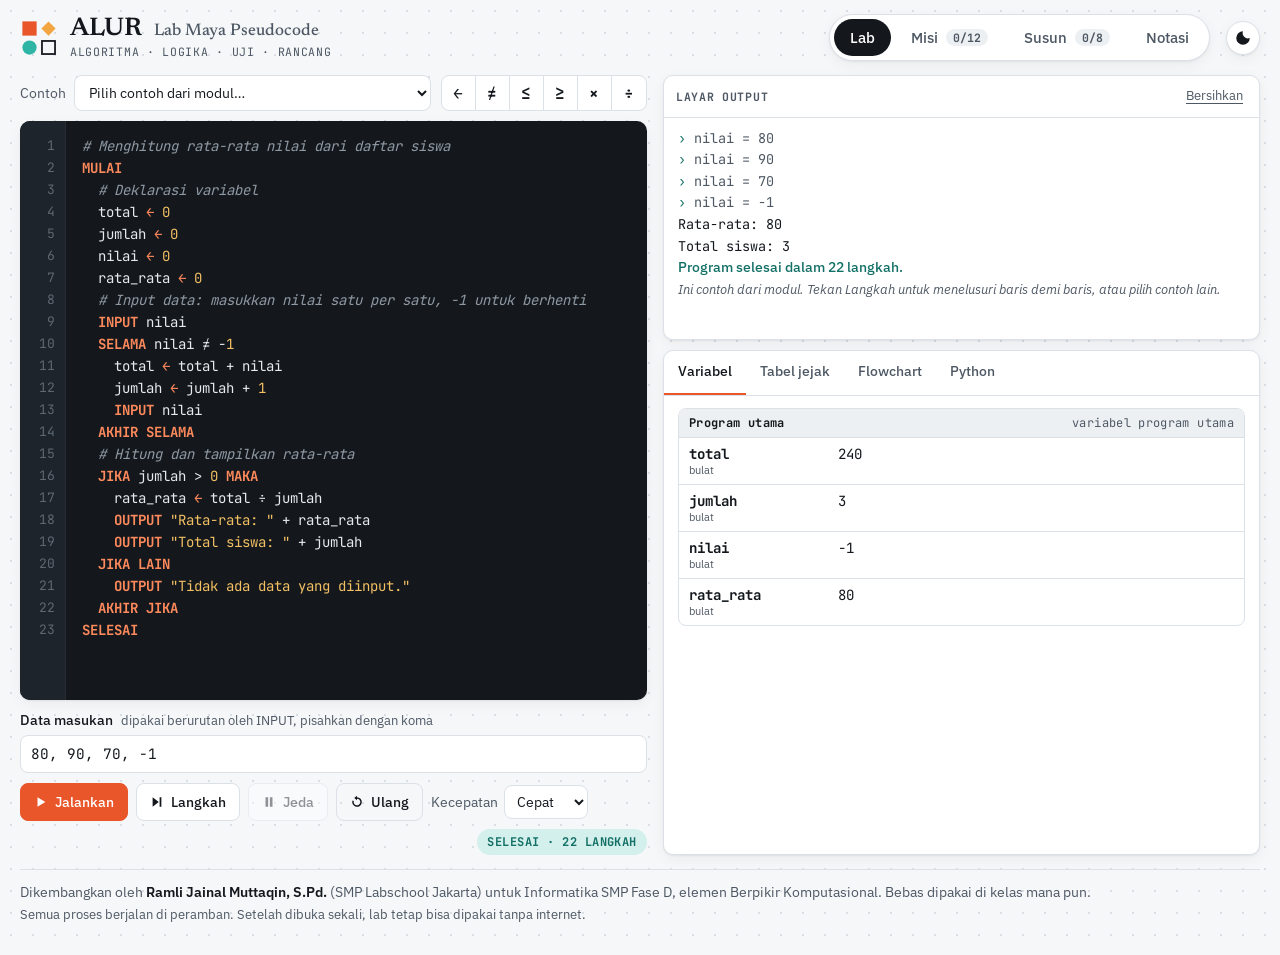
==== commit b8c9e622: "Tambah mode Susun Flowchart Tab baru "Susun": murid menyusun flowchart dari kartu langkah ke kerangk" ====
--- a/index.html
+++ b/index.html
@@ -347,6 +347,79 @@
 .toast button { background: none; border: 0; color: var(--amber); font-weight: 600; cursor: pointer; text-decoration: underline; }
 
 /* responsive */
+/* ───────── Susun flowchart ───────── */
+#view-susun:not([hidden]) { display: flex; flex-direction: column; gap: 16px; }
+.lvl-box { display: flex; flex-direction: column; align-items: flex-end; gap: 6px; }
+.lvl { display: inline-flex; gap: 2px; background: var(--sheet); border: 1px solid var(--rule); border-radius: 999px; padding: 4px; box-shadow: var(--shadow); }
+.lvl button { border: 0; background: transparent; padding: 6px 16px; border-radius: 999px; cursor: pointer; font-weight: 500; color: var(--ink-2); }
+.lvl button[aria-checked="true"] { background: var(--ink); color: var(--sheet); }
+.lvl-note { margin: 0; font-size: 0.85rem; color: var(--ink-2); max-width: 40ch; text-align: right; }
+.pz-picker { display: flex; flex-wrap: wrap; gap: 8px; }
+.pz-chip { display: inline-flex; align-items: center; gap: 8px; border: 1px solid var(--rule); background: var(--sheet); color: var(--ink); border-radius: 999px; padding: 5px 12px 5px 5px; cursor: pointer; font-size: 0.88rem; }
+.pz-chip:hover { border-color: var(--ink-2); }
+.pz-chip .n { font: 600 0.72rem var(--font-code); background: var(--tint); color: var(--ink-2); border-radius: 999px; padding: 3px 8px; }
+.pz-chip .lv { font: 500 0.7rem var(--font-code); color: var(--teal-ink); }
+.pz-chip.done .n { background: var(--teal-soft); color: var(--teal-ink); }
+.pz-chip[aria-pressed="true"] { border-color: var(--verm); box-shadow: 0 0 0 1px var(--verm); }
+.pz-chip-lab { border-style: dashed; }
+.pz-grid { display: grid; grid-template-columns: minmax(0, 1fr) 360px; gap: 18px; align-items: start; }
+.pz-main { min-width: 0; background: var(--sheet); border: 1px solid var(--rule); border-radius: var(--r); box-shadow: var(--shadow); padding: 12px; display: flex; flex-direction: column; gap: 10px; }
+.pz-bar { display: flex; justify-content: space-between; align-items: center; gap: 10px; flex-wrap: wrap; }
+.pz-canvas { min-height: 360px; max-height: none; }
+.pz-feedback { border-top: 1px solid var(--rule); padding-top: 10px; display: flex; flex-direction: column; gap: 8px; }
+.pz-feedback p { margin: 0; }
+.pz-side { position: sticky; top: 12px; display: flex; flex-direction: column; gap: 14px; max-height: calc(100vh - 24px); overflow: auto; }
+.pz-soal, .pz-dock { background: var(--sheet); border: 1px solid var(--rule); border-radius: var(--r); box-shadow: var(--shadow); padding: 14px; display: flex; flex-direction: column; gap: 10px; }
+.pz-soal h3 { font: 600 1.3rem/1.2 var(--font-display); margin: 2px 0 0; }
+.pz-soal p { margin: 0; }
+.pz-code summary { cursor: pointer; font-weight: 500; color: var(--ink-2); font-size: 0.88rem; }
+.pz-code .mini-code { margin-top: 8px; font-size: 12.5px; }
+.pz-syms { display: grid; grid-template-columns: repeat(5, minmax(0, 1fr)); gap: 6px; }
+.pz-syms[hidden] { display: none; }
+.pz-sym { display: flex; flex-direction: column; align-items: center; gap: 4px; padding: 7px 2px 6px; border: 1px solid var(--rule); border-radius: 8px; background: var(--sheet); color: var(--ink); font-size: 0.7rem; cursor: pointer; line-height: 1.15; text-align: center; }
+.pz-sym:hover:not(:disabled) { border-color: var(--ink-2); }
+.pz-sym[aria-pressed="true"] { border-color: var(--verm); background: var(--verm-soft); box-shadow: 0 0 0 1px var(--verm); }
+.pz-sym:disabled { opacity: 0.4; cursor: not-allowed; }
+.pz-hint { margin: 0; font-size: 0.86rem; color: var(--ink-2); }
+.pz-hint b { color: var(--ink); font-weight: 600; }
+.pz-cards { display: flex; flex-wrap: wrap; gap: 6px; }
+.pz-card { font: 12.5px/1.35 var(--font-code); text-align: left; border: 1px solid var(--rule); border-bottom-width: 2px; background: var(--tint); color: var(--ink); padding: 6px 9px; border-radius: 7px; cursor: grab; max-width: 100%; overflow-wrap: anywhere; }
+.pz-card:hover:not(:disabled) { border-color: var(--ink-2); }
+.pz-card[aria-pressed="true"] { border-color: var(--verm); background: var(--verm-soft); box-shadow: 0 0 0 1px var(--verm); }
+.pz-actions { display: flex; flex-wrap: wrap; gap: 8px; }
+.fc-slot { cursor: pointer; outline: none; }
+.pz-ph { fill: var(--tint); stroke: var(--ink-2); stroke-width: 1.3; stroke-dasharray: 5 4; }
+.pz-q { font: 600 14px var(--font-ui); fill: var(--ink-2); }
+.fc-slot.pz-empty .fc-shape { fill-opacity: 0.28; stroke-dasharray: 5 4; }
+.fc-slot:hover .fc-shape, .fc-slot:hover .pz-ph { stroke: var(--verm); }
+.fc-slot:focus-visible .fc-shape, .fc-slot:focus-visible .pz-ph { stroke: var(--focus); stroke-width: 3; }
+.fc-slot.is-ok .fc-shape { stroke: var(--teal); stroke-width: 2.6; }
+.fc-slot.is-no .fc-shape, .fc-slot.is-no .pz-ph { stroke: var(--verm); stroke-width: 2.6; stroke-dasharray: 6 3; }
+.fc-slot.is-sel .fc-shape, .fc-slot.is-sel .pz-ph { stroke: var(--verm); stroke-width: 3; stroke-dasharray: none; filter: drop-shadow(0 0 4px rgb(232 86 42 / 0.45)); }
+.pz-num circle { fill: var(--ink-2); }
+.pz-num text { font: 700 10px var(--font-ui); fill: var(--sheet); }
+.fc-slot.is-sel .pz-num circle, .fc-slot.is-no .pz-num circle { fill: var(--verm); }
+.fc-slot.is-ok .pz-num circle { fill: var(--teal-ink); }
+@media (max-width: 1080px) {
+  .pz-grid { display: flex; flex-direction: column; align-items: stretch; }
+  .pz-side { display: contents; }
+  .pz-soal { order: -1; }
+  .pz-dock { order: 1; position: sticky; bottom: 0; z-index: 6; max-height: 48vh; overflow: auto; box-shadow: 0 -8px 24px rgb(20 24 29 / 0.14); padding-bottom: calc(14px + env(safe-area-inset-bottom, 0px)); }
+  .lvl-box { align-items: flex-start; }
+  .lvl-note { text-align: left; }
+}
+@media (max-width: 720px) {
+  .pz-picker { flex-wrap: nowrap; overflow-x: auto; padding-bottom: 4px; margin-inline: -16px; padding-inline: 16px; }
+  .pz-chip { flex: none; }
+  .pz-canvas { min-height: 260px; }
+  .pz-syms span { font-size: 0.62rem; }
+  .pz-dock { max-height: 44vh; gap: 8px; padding: 10px 12px; }
+  .pz-sym { padding: 4px 2px; gap: 2px; }
+  .pz-sym svg { height: 16px; }
+  .pz-cards { max-height: 8.6rem; overflow: auto; }
+  .pz-card { padding: 5px 8px; font-size: 12px; }
+}
+
 @media (max-width: 1080px) {
   .lab-grid { grid-template-columns: minmax(0, 1fr); height: auto; }
   .editor { height: 440px; flex: none; }
@@ -390,6 +463,7 @@
     <nav class="views" role="tablist" aria-label="Bagian lab">
       <button role="tab" id="tab-lab" aria-selected="true" aria-controls="view-lab" data-view="lab">Lab</button>
       <button role="tab" id="tab-misi" aria-selected="false" aria-controls="view-misi" data-view="misi">Misi <span class="count" id="misi-count">0/12</span></button>
+      <button role="tab" id="tab-susun" aria-selected="false" aria-controls="view-susun" data-view="susun">Susun <span class="count" id="susun-count">0/8</span></button>
       <button role="tab" id="tab-notasi" aria-selected="false" aria-controls="view-notasi" data-view="notasi">Notasi</button>
     </nav>
     <button class="icon-btn theme-btn" id="theme-btn" type="button" aria-label="Ganti tema terang/gelap" title="Ganti tema">
@@ -518,6 +592,48 @@
       <div class="misi-grid">
         <ol class="misi-list" id="misi-list"></ol>
         <article class="misi-detail" id="misi-detail" aria-live="polite"></article>
+      </div>
+    </section>
+
+    <!-- ───────────── SUSUN FLOWCHART ───────────── -->
+    <section id="view-susun" role="tabpanel" aria-labelledby="tab-susun" hidden>
+      <div class="misi-head">
+        <div>
+          <h2>Susun flowchart</h2>
+          <p class="lede">Kerangka flowchart sudah tersedia, tetapi isinya masih kosong. Tempatkan setiap kartu langkah ke kotak yang tepat, pilih simbolnya, lalu periksa. Hati-hati, ada kartu pengecoh.</p>
+        </div>
+        <div class="lvl-box">
+          <div class="lvl" role="radiogroup" aria-label="Tingkat kesulitan" id="pz-levels"></div>
+          <p class="lvl-note" id="pz-level-note"></p>
+        </div>
+      </div>
+      <div class="pz-picker" id="pz-picker" role="group" aria-label="Pilih soal"></div>
+      <div class="pz-grid">
+        <div class="pz-main">
+          <div class="pz-bar">
+            <div class="legend" aria-label="Arti simbol">
+              <span><i class="lg lg-term"></i>Terminal</span><span><i class="lg lg-proc"></i>Proses</span><span><i class="lg lg-io"></i>Input/output</span><span><i class="lg lg-dec"></i>Keputusan</span><span><i class="lg lg-sub"></i>Subprogram</span>
+            </div>
+            <div class="zoom" role="group" aria-label="Perbesaran">
+              <button type="button" class="icon-btn" id="pz-z-out" aria-label="Perkecil">−</button>
+              <span id="pz-z-val">100%</span>
+              <button type="button" class="icon-btn" id="pz-z-in" aria-label="Perbesar">+</button>
+              <button type="button" class="link-btn" id="pz-z-fit">Pas</button>
+            </div>
+          </div>
+          <div class="flow-canvas pz-canvas" id="pz-canvas"></div>
+          <div class="pz-feedback" id="pz-feedback" aria-live="polite" hidden></div>
+        </div>
+        <aside class="pz-side">
+          <div class="pz-soal" id="pz-soal"></div>
+          <div class="pz-dock" id="pz-dock">
+            <div class="pz-syms" id="pz-syms" role="group" aria-label="Pilih simbol untuk kotak terpilih"></div>
+            <p class="pz-hint" id="pz-hint" aria-live="polite"></p>
+            <div class="pz-cards" id="pz-cards" role="group" aria-label="Kartu langkah"></div>
+            <div class="pz-actions" id="pz-actions"></div>
+            <textarea class="proof" id="pz-proof" readonly hidden aria-label="Teks bukti pengerjaan"></textarea>
+          </div>
+        </aside>
       </div>
     </section>
 
@@ -1531,7 +1647,7 @@
     const max = Math.max(4, Math.floor((w - pad) / CW));
     return text.length > max ? text.slice(0, max - 1) + '…' : text;
   }
-  function shape(type, x, y, w, h, text, line) {
+  function shapeInner(type, x, y, w, h, text) {
     let s = '';
     const r = n => Math.round(n * 10) / 10;
     if (type === 'term' || type === 'ret') s = `<rect x="${r(x)}" y="${r(y)}" width="${w}" height="${h}" rx="${h / 2}" class="fc-shape fc-${type}"/>`;
@@ -1540,7 +1656,17 @@
     else if (type === 'dec') s = `<polygon points="${r(x + w / 2)},${r(y)} ${r(x + w)},${r(y + h / 2)} ${r(x + w / 2)},${r(y + h)} ${r(x)},${r(y + h / 2)}" class="fc-shape fc-dec"/>`;
     else if (type === 'sub') s = `<rect x="${r(x)}" y="${r(y)}" width="${w}" height="${h}" rx="2" class="fc-shape fc-sub"/><line x1="${r(x + 9)}" y1="${r(y)}" x2="${r(x + 9)}" y2="${r(y + h)}" class="fc-subline"/><line x1="${r(x + w - 9)}" y1="${r(y)}" x2="${r(x + w - 9)}" y2="${r(y + h)}" class="fc-subline"/>`;
     const t = fitText(text, w, type);
-    return `<g class="fc-node" data-line="${line}"><title>${esc(text)}</title>${s}<text x="${r(x + w / 2)}" y="${r(y + h / 2 + 4)}" text-anchor="middle" class="fc-text fc-text-${type}">${esc(t)}</text></g>`;
+    return s + `<text x="${r(x + w / 2)}" y="${r(y + h / 2 + 4)}" text-anchor="middle" class="fc-text fc-text-${type}">${esc(t)}</text>`;
+  }
+  /* SINK: bila aktif, simbol tidak digambar melainkan dicatat sebagai "kotak kosong" untuk mode Susun Flowchart */
+  let SINK = null;
+  function shape(type, x, y, w, h, text, line) {
+    if (SINK) {
+      const id = SINK.length;
+      SINK.push({ id, type, text, line, x: Math.round(x * 10) / 10, y: Math.round(y * 10) / 10, w, h });
+      return `<g class="fc-slot" data-slot="${id}"></g>`;
+    }
+    return `<g class="fc-node" data-line="${line}"><title>${esc(text)}</title>${shapeInner(type, x, y, w, h, text)}</g>`;
   }
   function path(out, pts, arrow, cls) {
     const d = pts.map((p, i) => (i ? 'L' : 'M') + Math.round(p[0] * 10) / 10 + ',' + Math.round(p[1] * 10) / 10).join(' ');
@@ -1671,6 +1797,21 @@
     const body = out.join('').replace(/url\(#AH\)/g, `url(#${id})`);
     return { w: W, h: H, svg: `<svg xmlns="http://www.w3.org/2000/svg" class="fc-svg" viewBox="0 0 ${W} ${H}" width="${W}" height="${H}" role="img"><defs><marker id="${id}" viewBox="0 0 10 10" refX="9" refY="5" markerWidth="7" markerHeight="7" orient="auto-start-reverse"><path d="M0,1 L9,5 L0,9 z" class="fc-ah"/></marker></defs>${body}</svg>` };
   }
+  /* Kerangka flowchart untuk mode Susun: posisi simbol dicatat, isinya dikosongkan */
+  function flowPuzzle(prog) {
+    SINK = [];
+    let charts, slots;
+    try {
+      charts = flowcharts(prog);
+      slots = SINK;
+    } finally { SINK = null; }
+    charts.forEach((c, i) => {
+      const ids = (c.svg.match(/data-slot="\d+"/g) || []).map(m => +m.replace(/\D/g, ''));
+      c.slots = ids;
+      ids.forEach(id => { slots[id].chart = i; });
+    });
+    return { charts, slots };
+  }
   function flowcharts(prog) {
     const charts = [];
     if (!prog.main.empty) {
@@ -1718,7 +1859,7 @@
     }).join('\n');
   }
 
-  const API = { lex, parse, createRun, runHeadless, callHeadless, toPython, flowcharts, highlight, pp, stmtText, fmt, fmtNum, coerceInput, deepEq, stats, walk, LabError, NONE, KEYWORDS, BUILTINS };
+  const API = { lex, parse, createRun, runHeadless, callHeadless, toPython, flowcharts, flowPuzzle, shapeInner, fitText, highlight, pp, stmtText, fmt, fmtNum, coerceInput, deepEq, stats, walk, LabError, NONE, KEYWORDS, BUILTINS };
   if (typeof module !== 'undefined' && module.exports) module.exports = API; else root.LabCore = API;
 })(typeof window !== 'undefined' ? window : globalThis);
 
@@ -2059,7 +2200,129 @@
       ] },
   ];
 
-  const API = { EXAMPLES, MISSIONS };
+
+  /* Soal mode Susun Flowchart: pengecoh = kartu yang tampak benar tetapi salah, beserta alasannya */
+  const PUZZLES = [
+    { id: 'f1', title: 'Luas persegi panjang', skill: 'Sekuensial', ref: 'BK.9.11',
+      story: 'Program meminta panjang dan lebar sebuah persegi panjang, menghitung luasnya, lalu menampilkan hasilnya.',
+      inputs: '8, 5',
+      decoys: [['luas ← panjang + lebar', 'Luas dihitung dengan mengalikan panjang dan lebar, bukan menjumlahkannya.']],
+      code:
+`MULAI
+  INPUT panjang
+  INPUT lebar
+  luas ← panjang × lebar
+  OUTPUT "Luas = " + luas
+SELESAI` },
+    { id: 'f2', title: 'Genap atau ganjil', skill: 'Seleksi', ref: 'LKPD 1 · A',
+      story: 'Program meminta sebuah bilangan bulat. Jika sisa baginya dengan 2 adalah 0, tampilkan "Genap"; jika tidak, tampilkan "Ganjil".',
+      inputs: '7',
+      decoys: [['angka DIV 2 = 0?', 'DIV menghasilkan hasil bagi, bukan sisa bagi. Untuk memeriksa genap, pakai MOD.']],
+      code:
+`MULAI
+  INPUT angka
+  JIKA angka MOD 2 = 0 MAKA
+    OUTPUT "Genap"
+  JIKA LAIN
+    OUTPUT "Ganjil"
+  AKHIR JIKA
+SELESAI` },
+    { id: 'f3', title: 'Login sederhana', skill: 'Seleksi + logika DAN', ref: 'BK.9.7',
+      story: 'Pengguna mengetik username dan password. Login berhasil hanya jika username "admin" dan password "1234" keduanya benar.',
+      inputs: 'admin, 1234',
+      decoys: [['username = "admin" ATAU password = "1234"?', 'Dengan ATAU, login tetap berhasil walaupun password-nya salah.']],
+      code:
+`MULAI
+  INPUT username
+  INPUT password
+  JIKA username = "admin" DAN password = "1234" MAKA
+    OUTPUT "Login berhasil"
+  JIKA LAIN
+    OUTPUT "Login gagal"
+  AKHIR JIKA
+SELESAI` },
+    { id: 'f4', title: 'Total belanja 5 item', skill: 'Pengulangan UNTUK', ref: 'LKPD 1 · A',
+      story: 'Kasir memasukkan harga 5 barang satu per satu. Program menjumlahkan semuanya, lalu menampilkan total belanja.',
+      inputs: '12000, 5000, 7500, 3000, 2500',
+      decoys: [['i < 5?', 'Dengan i < 5, pengulangan berhenti sebelum barang ke-5 dihitung.'], ['total ← harga', 'total ← harga menimpa total dengan harga terakhir. Total harus ditambah: total ← total + harga.']],
+      code:
+`MULAI
+  total ← 0
+  UNTUK i DARI 1 HINGGA 5
+    INPUT harga
+    total ← total + harga
+  AKHIR UNTUK
+  OUTPUT "Total belanja: " + total
+SELESAI` },
+    { id: 'f5', title: 'Validasi nilai 0–100', skill: 'Pengulangan SELAMA', ref: 'BK.9.9',
+      story: 'Program meminta nilai ujian. Selama nilai di bawah 0 atau di atas 100, program menampilkan peringatan dan meminta nilai lagi.',
+      inputs: '150, -5, 87',
+      decoys: [['nilai < 0 DAN nilai > 100?', 'Tidak ada bilangan yang sekaligus di bawah 0 dan di atas 100, jadi kondisi ini selalu SALAH.']],
+      code:
+`MULAI
+  INPUT nilai
+  SELAMA nilai < 0 ATAU nilai > 100
+    OUTPUT "Tidak valid, ulangi"
+    INPUT nilai
+  AKHIR SELAMA
+  OUTPUT "Nilai diterima: " + nilai
+SELESAI` },
+    { id: 'f6', title: 'Faktorial n', skill: 'Pengulangan SELAMA', ref: 'LKPD 1 · C',
+      story: 'Program meminta n, lalu menghitung n! = 1 × 2 × … × n dengan pengulangan SELAMA dan menampilkan hasilnya.',
+      inputs: '4',
+      decoys: [['i < n?', 'Dengan i < n, perkalian dengan n sendiri terlewat. 4! akan menjadi 6, bukan 24.'], ['hasil ← hasil + i', 'Faktorial adalah perkalian berturut-turut, bukan penjumlahan.']],
+      code:
+`MULAI
+  INPUT n
+  hasil ← 1
+  i ← 1
+  SELAMA i ≤ n
+    hasil ← hasil × i
+    i ← i + 1
+  AKHIR SELAMA
+  OUTPUT hasil
+SELESAI` },
+    { id: 'f7', title: 'FizzBuzz 1–15', skill: 'Seleksi bertingkat', ref: 'LKPD 2 · C',
+      story: 'Untuk i dari 1 sampai 15: kelipatan 15 ditulis "FizzBuzz", kelipatan 3 ditulis "Fizz", kelipatan 5 ditulis "Buzz", selain itu tulis angkanya. Urutan pemeriksaan menentukan hasil.',
+      inputs: '',
+      decoys: [['i MOD 2 = 0?', 'FizzBuzz tidak memeriksa kelipatan 2.']],
+      code:
+`MULAI
+  UNTUK i DARI 1 HINGGA 15
+    JIKA i MOD 15 = 0 MAKA
+      OUTPUT "FizzBuzz"
+    JIKA LAIN JIKA i MOD 3 = 0 MAKA
+      OUTPUT "Fizz"
+    JIKA LAIN JIKA i MOD 5 = 0 MAKA
+      OUTPUT "Buzz"
+    JIKA LAIN
+      OUTPUT i
+    AKHIR JIKA
+  AKHIR UNTUK
+SELESAI` },
+    { id: 'f8', title: 'Predikat dengan fungsi', skill: 'Subprogram', ref: 'LKPD 2 · A',
+      story: 'Program utama meminta nilai lalu memanggil fungsi predikat. Fungsi mengembalikan "A" untuk nilai ≥ 90, "B" untuk nilai ≥ 75, dan "C" untuk nilai lainnya. Ada dua flowchart: program utama dan fungsinya.',
+      inputs: '82',
+      decoys: [['nilai ≤ 90?', 'Predikat A untuk nilai 90 ke atas, jadi kondisinya nilai ≥ 90.']],
+      code:
+`FUNGSI predikat(nilai)
+  JIKA nilai ≥ 90 MAKA
+    KEMBALIKAN "A"
+  JIKA LAIN JIKA nilai ≥ 75 MAKA
+    KEMBALIKAN "B"
+  JIKA LAIN
+    KEMBALIKAN "C"
+  AKHIR JIKA
+AKHIR FUNGSI
+
+MULAI
+  INPUT nilai
+  hasil ← predikat(nilai)
+  OUTPUT "Predikat: " + hasil
+SELESAI` },
+  ];
+
+  const API = { EXAMPLES, MISSIONS, PUZZLES };
   if (typeof module !== 'undefined' && module.exports) module.exports = API; else root.LabData = API;
 })(typeof window !== 'undefined' ? window : globalThis);
 
@@ -2651,9 +2914,10 @@
   function setView(v) {
     S.view = v;
     $$('.views button').forEach(b => b.setAttribute('aria-selected', String(b.dataset.view === v)));
-    ['lab', 'misi', 'notasi'].forEach(n => { $('#view-' + n).hidden = n !== v; });
+    ['lab', 'misi', 'susun', 'notasi'].forEach(n => { $('#view-' + n).hidden = n !== v; });
     store.set('view', v);
     if (v === 'misi') renderMissionList();
+    if (v === 'susun') renderSusun(false);
   }
   $$('.views button').forEach(b => b.addEventListener('click', () => setView(b.dataset.view)));
 
@@ -2833,6 +3097,319 @@
   ];
   $('#ref-body').innerHTML = REF.map(r => `<tr><td>${r[0]}</td><td><code class="ps">${esc(r[1])}</code></td><td><code class="pyc">${esc(r[2])}</code></td><td>${sym(r[3])}</td></tr>`).join('');
 
+  /* ═════════════ SUSUN FLOWCHART ═════════════ */
+  const SYM = {
+    term: { name: 'Terminal', why: 'Awal dan akhir (MULAI, SELESAI, kepala FUNGSI, KEMBALIKAN) memakai terminal (oval).' },
+    proc: { name: 'Proses', why: 'Penugasan dengan ← memakai simbol proses (persegi panjang).' },
+    io: { name: 'Input/Output', why: 'INPUT dan OUTPUT memakai jajar genjang.' },
+    dec: { name: 'Keputusan', why: 'Kondisi yang dijawab Ya/Tidak (bertanda ?) memakai belah ketupat.' },
+    sub: { name: 'Subprogram', why: 'Memanggil fungsi atau prosedur buatan sendiri memakai simbol subprogram (garis tepi ganda).' },
+  };
+  const SYM_ORDER = ['term', 'proc', 'io', 'dec', 'sub'];
+  const symOf = t => (t === 'ret' ? 'term' : t);
+  const LEVELS = [
+    { id: 'mudah', name: 'Mudah', desc: 'Simbol sudah tersedia. Tempatkan setiap kartu ke simbol yang tepat.' },
+    { id: 'sedang', name: 'Sedang', desc: 'Kotak masih kosong. Tempatkan kartu, lalu pilih simbolnya sendiri.' },
+    { id: 'sulit', name: 'Sulit', desc: 'Seperti Sedang, tetapi pseudocode disembunyikan. Rancang dari soal cerita.' },
+  ];
+  const P = { id: store.get('fc.sel', 'f1'), level: store.get('fc.level', 'mudah'), pz: null, place: {}, sym: {}, marks: {}, tries: 0, helped: false, solved: false, sel: null, zoom: store.get('fc.zoom', 1) };
+  const pzDone = () => store.get('fc.done', {});
+  const pzEl = { canvas: $('#pz-canvas'), soal: $('#pz-soal'), syms: $('#pz-syms'), hint: $('#pz-hint'), cards: $('#pz-cards'), actions: $('#pz-actions'), fb: $('#pz-feedback'), proof: $('#pz-proof') };
+
+  function seeded(str) {
+    let h = 2166136261;
+    for (let i = 0; i < str.length; i++) { h ^= str.charCodeAt(i); h = Math.imul(h, 16777619); }
+    return () => { h += 0x6D2B79F5; let t = h; t = Math.imul(t ^ (t >>> 15), t | 1); t ^= t + Math.imul(t ^ (t >>> 7), t | 61); return ((t ^ (t >>> 14)) >>> 0) / 4294967296; };
+  }
+  function autoDecoys(slots) {
+    const have = new Set(slots.map(s => s.text)), out = [];
+    const swaps = [[' ≤ ', ' < '], [' < ', ' ≤ '], [' ≥ ', ' > '], [' > ', ' ≥ '], [' ≠ ', ' = '], [' = ', ' ≠ ']];
+    for (const s of slots) {
+      if (out.length >= 2) break;
+      if (s.type !== 'dec') continue;
+      const sw = swaps.find(([a]) => s.text.includes(a));
+      if (sw) { const t = s.text.replace(sw[0], sw[1]); if (!have.has(t)) { out.push([t, 'Perhatikan operator pembandingnya.']); have.add(t); } }
+    }
+    if (!out.length) {
+      const s = slots.find(x => x.type === 'proc' && / [+×] /.test(x.text));
+      if (s) { const t = s.text.includes(' + ') ? s.text.replace(' + ', ' - ') : s.text.replace(' × ', ' + '); if (!have.has(t)) out.push([t, 'Perhatikan operator hitungnya.']); }
+    }
+    return out;
+  }
+  function pzStateKey() { return 'fc.st.' + P.id + '.' + P.level; }
+  function pzSave() { if (P.pz && !P.pz.custom) store.set(pzStateKey(), { place: P.place, sym: P.sym, tries: P.tries, n: P.pz.slots.length }); }
+  function buildPuzzle() {
+    const custom = P.id === 'lab';
+    const def = custom ? null : (Data.PUZZLES.find(x => x.id === P.id) || Data.PUZZLES[0]);
+    if (def) P.id = def.id;
+    const code = custom ? el.code.value : def.code;
+    P.place = {}; P.sym = {}; P.marks = {}; P.tries = 0; P.helped = false; P.solved = false; P.sel = null;
+    pzEl.fb.hidden = true; pzEl.proof.hidden = true;
+    let prog;
+    try { prog = Core.parse(code); } catch (e) { P.pz = { custom, error: `Kode di tab Lab belum bisa dibaca (baris ${e.line || '?'}: ${e.message}). Perbaiki dulu di tab Lab.` }; return; }
+    const fp = Core.flowPuzzle(prog);
+    if (!fp.slots.length) { P.pz = { custom, error: 'Kode di tab Lab belum berisi program di antara MULAI dan SELESAI.' }; return; }
+    const decoys = custom ? autoDecoys(fp.slots) : def.decoys;
+    const cards = fp.slots.map(s => ({ text: s.text })).concat(decoys.map(d => ({ text: d[0], decoy: true, why: d[1] })));
+    const rnd = seeded(custom ? code : def.id);
+    for (let i = cards.length - 1; i > 0; i--) { const j = Math.floor(rnd() * (i + 1)); [cards[i], cards[j]] = [cards[j], cards[i]]; }
+    P.pz = { custom, def, code, inputs: custom ? el.inputs.value : def.inputs, charts: fp.charts, slots: fp.slots, cards };
+    if (!custom) {
+      const st = store.get(pzStateKey(), null);
+      if (st && st.n === fp.slots.length) { P.place = st.place || {}; P.sym = st.sym || {}; P.tries = st.tries || 0; }
+    }
+  }
+  function renderSusun(rebuild) {
+    if (rebuild || !P.pz || P.id === 'lab') buildPuzzle();
+    renderLevels(); renderPicker(); renderSoal(); renderCanvas(); renderDock();
+  }
+  function renderLevels() {
+    $('#pz-levels').innerHTML = LEVELS.map(l => `<button type="button" role="radio" aria-checked="${l.id === P.level}" data-l="${l.id}">${l.name}</button>`).join('');
+    $('#pz-level-note').textContent = LEVELS.find(l => l.id === P.level).desc;
+    $$('#pz-levels button').forEach(b => b.addEventListener('click', () => { P.level = b.dataset.l; store.set('fc.level', P.level); renderSusun(true); }));
+  }
+  function renderPicker() {
+    const d = pzDone();
+    let h = Data.PUZZLES.map((p, i) => {
+      const st = d[p.id];
+      const badge = st ? LEVELS.find(l => l.id === st.level).name : '';
+      return `<button type="button" class="pz-chip${st ? ' done' : ''}" data-id="${p.id}" aria-pressed="${p.id === P.id}" title="${esc(p.skill)}"><span class="n">${st ? '✓ ' : ''}F${i + 1}</span>${esc(p.title)}${badge ? `<span class="lv">${badge}</span>` : ''}</button>`;
+    }).join('');
+    h += `<button type="button" class="pz-chip pz-chip-lab" data-id="lab" aria-pressed="${P.id === 'lab'}" title="Membuat soal dari kode yang terbuka di tab Lab"><span class="n">+</span>Dari kode di Lab</button>`;
+    const box = $('#pz-picker'); box.innerHTML = h;
+    const cur = $('.pz-chip[aria-pressed="true"]', box);
+    if (cur && box.scrollWidth > box.clientWidth) box.scrollLeft = cur.offsetLeft - 16;
+    $$('.pz-chip', box).forEach(b => b.addEventListener('click', () => { P.id = b.dataset.id; if (P.id !== 'lab') store.set('fc.sel', P.id); renderSusun(true); }));
+    updateSusunCount();
+  }
+  function updateSusunCount() {
+    const d = pzDone(); const n = Data.PUZZLES.filter(p => d[p.id]).length;
+    $('#susun-count').textContent = `${n}/${Data.PUZZLES.length}`;
+  }
+  function renderSoal() {
+    const pz = P.pz;
+    if (pz.error) { pzEl.soal.innerHTML = `<div class="md-tag">Dari kode di Lab</div><h3>Belum bisa dibuat</h3><p>${esc(pz.error)}</p>`; return; }
+    const idx = pz.custom ? 0 : Data.PUZZLES.indexOf(pz.def) + 1;
+    const tag = pz.custom ? 'Dari kode di Lab' : `F${idx} · ${pz.def.skill} · ${pz.def.ref}`;
+    const title = pz.custom ? 'Flowchart dari kodemu' : pz.def.title;
+    const story = pz.custom ? 'Kerangka ini dibuat dari pseudocode yang sedang terbuka di tab Lab. Susun kembali flowchart-nya.' : pz.def.story;
+    let h = `<div class="md-tag">${esc(tag)}</div><h3>${esc(title)}</h3><p>${esc(story)}</p>`;
+    if (P.level === 'sulit' && !P.solved) h += `<p class="hint">Pseudocode disembunyikan di tingkat Sulit. Pikirkan urutan langkahnya dari soal cerita.</p>`;
+    else h += `<details class="pz-code"${P.level === 'mudah' ? ' open' : ''}><summary>Pseudocode</summary><pre class="mini-code">${Core.highlight(pz.code, 'pseudo')}</pre></details>`;
+    pzEl.soal.innerHTML = h;
+  }
+  function renderCanvas() {
+    const pz = P.pz;
+    if (pz.error) { pzEl.canvas.innerHTML = '<p class="empty">Kerangka flowchart akan muncul di sini.</p>'; return; }
+    pzEl.canvas.innerHTML = pz.charts.map((c, i) => `<figure class="chart" style="margin:0"><h3>${pz.charts.length > 1 ? (c.kind === 'main' ? 'Program utama' : 'Subprogram ' + i) : 'Flowchart'}</h3><div data-w="${c.w}">${c.svg}</div></figure>`).join('');
+    $$('.fc-slot', pzEl.canvas).forEach(g => { g.setAttribute('tabindex', '0'); g.setAttribute('role', 'button'); });
+    pzApplyZoom();
+    paintSlots();
+  }
+  function slotSym(s) { return P.level === 'mudah' ? s.type : (P.sym[s.id] || null); }
+  function paintSlots() {
+    const pz = P.pz; if (!pz || pz.error) return;
+    pz.slots.forEach(s => {
+      const g = $(`.fc-slot[data-slot="${s.id}"]`, pzEl.canvas); if (!g) return;
+      const ci = P.place[s.id], card = ci != null ? pz.cards[ci] : null, sym = slotSym(s);
+      const text = card ? card.text : '';
+      let inner;
+      if (sym) inner = Core.shapeInner(sym, s.x, s.y, s.w, s.h, text);
+      else inner = `<rect x="${s.x}" y="${s.y}" width="${s.w}" height="${s.h}" rx="6" class="pz-ph"/>` + (text ? `<text x="${s.x + s.w / 2}" y="${s.y + s.h / 2 + 4}" text-anchor="middle" class="fc-text">${esc(Core.fitText(text, s.w, 'proc'))}</text>` : `<text x="${s.x + s.w / 2}" y="${s.y + s.h / 2 + 4}" text-anchor="middle" class="pz-q">?</text>`);
+      const n = s.id + 1;
+      inner += `<g class="pz-num" aria-hidden="true"><circle cx="${s.x + 1}" cy="${s.y + 1}" r="8.5"/><text x="${s.x + 1}" y="${s.y + 4.5}" text-anchor="middle">${n}</text></g>`;
+      g.innerHTML = (text ? `<title>${esc(text)}</title>` : '') + inner;
+      g.classList.toggle('pz-empty', !card);
+      g.classList.toggle('is-sel', !!(P.sel && P.sel.slot === s.id));
+      g.classList.toggle('is-ok', P.marks[s.id] === 'ok');
+      g.classList.toggle('is-no', P.marks[s.id] === 'no');
+      g.setAttribute('aria-label', `Kotak ${n}` + (card ? `: ${card.text}` : ', kosong') + (P.level !== 'mudah' ? (sym ? `, simbol ${SYM[symOf(sym)].name}` : ', simbol belum dipilih') : ''));
+    });
+  }
+  function renderDock() {
+    const pz = P.pz;
+    if (pz.error) { pzEl.syms.innerHTML = ''; pzEl.cards.innerHTML = ''; pzEl.hint.textContent = ''; pzEl.actions.innerHTML = ''; return; }
+    // simbol
+    const selSlot = P.sel && P.sel.slot != null ? pz.slots[P.sel.slot] : null;
+    if (P.level === 'mudah') { pzEl.syms.hidden = true; }
+    else {
+      pzEl.syms.hidden = false;
+      const cur = selSlot ? P.sym[selSlot.id] : null;
+      pzEl.syms.innerHTML = SYM_ORDER.map(k => `<button type="button" class="pz-sym" data-sym="${k}" aria-pressed="${cur ? symOf(cur) === k : false}"${selSlot && !P.solved ? '' : ' disabled'}>${sym(k)}<span>${k === 'io' ? 'Input / Output' : SYM[k].name}</span></button>`).join('');
+      $$('.pz-sym', pzEl.syms).forEach(b => b.addEventListener('click', () => setSym(b.dataset.sym)));
+    }
+    // petunjuk
+    const filled = Object.keys(P.place).length;
+    let hint;
+    if (P.solved) hint = P.helped ? 'Jawaban ditunjukkan. Tekan Ulangi untuk mencoba sendiri.' : 'Semua kotak benar. Flowchart selesai disusun.';
+    else if (P.sel && P.sel.card != null) hint = `Ketuk kotak di flowchart untuk menempatkan “${pz.cards[P.sel.card].text}”.`;
+    else if (selSlot) {
+      const n = selSlot.id + 1;
+      if (P.level !== 'mudah' && P.place[selSlot.id] != null && !P.sym[selSlot.id]) hint = `Pilih simbol untuk kotak ${n}.`;
+      else if (P.place[selSlot.id] != null) hint = `Kotak ${n} terisi. Ketuk kartu lain untuk menggantinya${P.level !== 'mudah' ? ', atau ganti simbolnya' : ''}.`;
+      else hint = `Ketuk kartu untuk mengisi kotak ${n}${P.level !== 'mudah' ? ', lalu pilih simbolnya' : ''}.`;
+    } else hint = 'Ketuk sebuah kartu, lalu ketuk kotak tujuannya di flowchart. Di laptop, kartu juga bisa diseret.';
+    pzEl.hint.innerHTML = `<b>${filled}/${pz.slots.length} terisi.</b> ${esc(hint)}`;
+    // kartu
+    const used = new Set(Object.values(P.place));
+    const left = pz.cards.map((c, i) => ({ c, i })).filter(x => !used.has(x.i));
+    pzEl.cards.innerHTML = left.length ? left.map(({ c, i }) => `<button type="button" class="pz-card" data-c="${i}" draggable="${!P.solved}" aria-pressed="${!!(P.sel && P.sel.card === i)}"${P.solved ? ' disabled' : ''}>${esc(c.text)}</button>`).join('') : '<p class="hint" style="margin:0">Semua kartu sudah dipakai. Kartu pengecoh bisa tetap tertinggal.</p>';
+    $$('.pz-card', pzEl.cards).forEach(b => {
+      b.addEventListener('click', () => onCard(+b.dataset.c));
+      b.addEventListener('dragstart', e => { try { e.dataTransfer.setData('text/plain', b.dataset.c); e.dataTransfer.effectAllowed = 'move'; } catch (er) { /* abaikan */ } P.sel = { card: +b.dataset.c }; });
+    });
+    // aksi
+    const canRemove = selSlot && P.place[selSlot.id] != null && !P.solved;
+    let a = '';
+    if (!P.solved) {
+      a += `<button class="btn btn-primary" id="pz-check" type="button">Periksa</button>`;
+      if (canRemove) a += `<button class="btn" id="pz-remove" type="button">Kembalikan kartu</button>`;
+      if (P.tries >= 2) a += `<button class="btn" id="pz-show" type="button">Tunjukkan jawaban</button>`;
+    } else {
+      if (!P.helped && !pz.custom) a += `<button class="btn btn-primary" id="pz-proof-btn" type="button">Salin bukti pengerjaan</button>`;
+      a += `<button class="btn" id="pz-lab" type="button">Jalankan di Lab</button>`;
+      const nx = !pz.custom && Data.PUZZLES[Data.PUZZLES.indexOf(pz.def) + 1];
+      if (nx) a += `<button class="btn" id="pz-next" type="button">Soal berikutnya</button>`;
+    }
+    a += `<button class="btn btn-quiet" id="pz-reset" type="button">Ulangi</button>`;
+    pzEl.actions.innerHTML = a;
+    const on = (id, f) => { const b = $('#' + id, pzEl.actions); if (b) b.addEventListener('click', f); };
+    on('pz-check', checkPuzzle); on('pz-remove', () => { delete P.place[P.sel.slot]; delete P.marks[P.sel.slot]; pzSave(); paintSlots(); renderDock(); });
+    on('pz-show', showAnswer); on('pz-proof-btn', copyPzProof); on('pz-lab', openPzInLab);
+    on('pz-next', () => { const nx = Data.PUZZLES[Data.PUZZLES.indexOf(P.pz.def) + 1]; P.id = nx.id; store.set('fc.sel', P.id); renderSusun(true); window.scrollTo({ top: $('#pz-picker').offsetTop - 10, behavior: 'smooth' }); });
+    on('pz-reset', () => { store.set(pzStateKey(), null); renderSusun(true); });
+  }
+  function nextOpenSlot(from) {
+    const sl = P.pz.slots, n = sl.length;
+    for (let k = 1; k <= n; k++) {
+      const s = sl[(from + k) % n];
+      if (P.place[s.id] == null || (P.level !== 'mudah' && !P.sym[s.id])) return s.id;
+    }
+    return null;
+  }
+  function putCard(slot, ci) {
+    for (const k of Object.keys(P.place)) if (P.place[k] === ci) { delete P.place[k]; delete P.marks[k]; }
+    P.place[slot] = ci; delete P.marks[slot];
+    if (P.level !== 'mudah' && !P.sym[slot]) P.sel = { slot };
+    else { const nx = nextOpenSlot(slot); P.sel = nx == null ? null : { slot: nx }; }
+    pzSave(); paintSlots(); renderDock();
+  }
+  function onCard(ci) {
+    if (P.solved) return;
+    if (P.sel && P.sel.slot != null) { putCard(P.sel.slot, ci); return; }
+    P.sel = P.sel && P.sel.card === ci ? null : { card: ci };
+    paintSlots(); renderDock();
+  }
+  function onSlot(id) {
+    if (P.solved) return;
+    if (P.sel && P.sel.card != null) { putCard(id, P.sel.card); return; }
+    P.sel = { slot: id };
+    paintSlots(); renderDock();
+  }
+  function setSym(k) {
+    if (!P.sel || P.sel.slot == null || P.solved) return;
+    const id = P.sel.slot;
+    P.sym[id] = k; delete P.marks[id];
+    if (P.place[id] != null) { const nx = nextOpenSlot(id); P.sel = nx == null ? null : { slot: nx }; }
+    pzSave(); paintSlots(); renderDock();
+  }
+  pzEl.canvas.addEventListener('click', e => { const g = e.target.closest && e.target.closest('.fc-slot'); if (g) onSlot(+g.dataset.slot); });
+  pzEl.canvas.addEventListener('keydown', e => {
+    const g = e.target.closest && e.target.closest('.fc-slot'); if (!g) return;
+    if (e.key === 'Escape') { P.sel = null; paintSlots(); renderDock(); return; }
+    if (e.key === 'Enter' || e.key === ' ') { e.preventDefault(); onSlot(+g.dataset.slot); setTimeout(() => { const ng = $(`.fc-slot[data-slot="${g.dataset.slot}"]`, pzEl.canvas); if (ng) ng.focus(); }, 0); }
+  });
+  pzEl.canvas.addEventListener('dragover', e => { if (e.target.closest && e.target.closest('.fc-slot')) e.preventDefault(); });
+  pzEl.canvas.addEventListener('drop', e => {
+    const g = e.target.closest && e.target.closest('.fc-slot'); if (!g || P.solved) return;
+    e.preventDefault();
+    let ci = NaN; try { ci = parseInt(e.dataTransfer.getData('text/plain'), 10); } catch (er) { /* abaikan */ }
+    if (isNaN(ci) && P.sel && P.sel.card != null) ci = P.sel.card;
+    if (!isNaN(ci)) putCard(+g.dataset.slot, ci);
+  });
+
+  function checkPuzzle() {
+    const pz = P.pz; P.tries++;
+    const items = [], empty = []; let ok = 0;
+    pz.slots.forEach(s => {
+      const n = s.id + 1, ci = P.place[s.id], card = ci != null ? pz.cards[ci] : null;
+      const want = symOf(s.type), got = P.level === 'mudah' ? want : (P.sym[s.id] ? symOf(P.sym[s.id]) : null);
+      const textOk = !!card && card.text === s.text, symOk = got === want;
+      if (textOk && symOk) { ok++; P.marks[s.id] = 'ok'; return; }
+      P.marks[s.id] = 'no';
+      if (!card && (P.level === 'mudah' || !got)) { empty.push(n); return; }
+      if (!card) items.push(`Kotak ${n} belum diberi kartu.`);
+      else if (card.decoy) items.push(`Kotak ${n}: “${card.text}” adalah kartu pengecoh. ${card.why}`);
+      else if (!textOk) items.push(`Kotak ${n}: “${card.text}” belum di tempat yang tepat. Telusuri lagi urutan langkahnya.`);
+      if (P.level !== 'mudah') {
+        if (!got) items.push(`Kotak ${n}: simbolnya belum dipilih.`);
+        else if (!symOk) items.push(`Kotak ${n}: simbol ${SYM[got].name} kurang tepat. ${SYM[want].why}`);
+      }
+    });
+    const total = pz.slots.length;
+    if (empty.length) items.unshift(empty.length === 1 ? `Kotak ${empty[0]} masih kosong.` : `Kotak ${empty.slice(0, -1).join(', ')} dan ${empty[empty.length - 1]} masih kosong.`);
+    P.sel = null;
+    if (ok === total) {
+      P.solved = true;
+      if (!pz.custom) {
+        const d = pzDone(), rank = l => LEVELS.findIndex(x => x.id === l);
+        const prev = d[P.id];
+        if (!prev || rank(P.level) >= rank(prev.level)) d[P.id] = { level: P.level, tries: P.tries, at: Date.now() };
+        store.set('fc.done', d);
+      }
+      pzEl.fb.hidden = false;
+      pzEl.fb.innerHTML = `<p class="result-line ok">Semua ${total} kotak benar${P.tries > 1 ? ` setelah ${P.tries} kali periksa` : ' pada percobaan pertama'}.</p>` + (pz.custom ? '' : `<p class="hint">${store.get('name', '') ? 'Salin bukti pengerjaan untuk dikumpulkan.' : 'Isi nama dan kelas di tab Misi agar tercantum di bukti pengerjaan.'}</p>`);
+      toast('Flowchart benar!');
+      renderPicker(); renderSoal();
+    } else {
+      pzEl.fb.hidden = false;
+      pzEl.fb.innerHTML = `<p class="result-line no">${ok} dari ${total} kotak benar.</p><ul class="checklist">${items.map(t => `<li class="no"><span class="mk">✗</span><span>${esc(t)}</span></li>`).join('')}</ul>`;
+    }
+    pzSave(); paintSlots(); renderDock();
+  }
+  function showAnswer() {
+    const pz = P.pz; const used = new Set();
+    P.place = {}; P.sym = {};
+    pz.slots.forEach(s => {
+      const ci = pz.cards.findIndex((c, i) => !used.has(i) && !c.decoy && c.text === s.text);
+      used.add(ci); P.place[s.id] = ci; P.sym[s.id] = s.type; P.marks[s.id] = 'ok';
+    });
+    P.helped = true; P.solved = true; P.sel = null;
+    pzEl.fb.hidden = false;
+    pzEl.fb.innerHTML = `<p class="result-line no">Jawaban ditunjukkan.</p><p class="hint">Bandingkan dengan susunanmu tadi, lalu tekan Ulangi untuk mencoba lagi tanpa bantuan.</p>`;
+    store.set(pzStateKey(), null);
+    renderSoal(); paintSlots(); renderDock();
+  }
+  function copyPzProof() {
+    const pz = P.pz, d = pzDone()[P.id] || {};
+    const idx = Data.PUZZLES.indexOf(pz.def) + 1;
+    const when = new Date(d.at || Date.now()).toLocaleString('id-ID', { dateStyle: 'long', timeStyle: 'short' });
+    const lv = LEVELS.find(l => l.id === P.level).name;
+    const txt = ['ALUR · Susun Flowchart · bukti pengerjaan', `Nama    : ${store.get('name', '') || '-'}`, `Kelas   : ${store.get('kelas', '') || '-'}`,
+      `Soal    : F${idx} ${pz.def.title} · ${pz.def.ref}`, `Tingkat : ${lv}`, `Hasil   : BENAR SEMUA · ${pz.slots.length} kotak · diperiksa ${P.tries} kali`, `Waktu   : ${when}`].join('\n');
+    copyText(txt, 'Bukti pengerjaan disalin. Tempelkan di tugas Google Classroom.', () => { pzEl.proof.hidden = false; pzEl.proof.value = txt; pzEl.proof.focus(); pzEl.proof.select(); });
+  }
+  function openPzInLab() {
+    const pz = P.pz;
+    if (pz.custom) { setView('lab'); setSub('flow'); return; }
+    if (S.mission) exitMission(true);
+    const prevCode = el.code.value, prevIn = el.inputs.value;
+    el.inputs.value = pz.inputs; setCode(pz.code); saveCode();
+    setView('lab'); setSub('flow');
+    toast(`Soal “${pz.def.title}” dimuat ke Lab. Tekan Langkah untuk menelusuri flowchart-nya.`, 'Batalkan', () => { el.inputs.value = prevIn; setCode(prevCode); saveCode(); });
+  }
+  function pzApplyZoom() {
+    $$('.chart [data-w]', pzEl.canvas).forEach(d => { const svg = d.firstElementChild; if (svg) svg.style.width = Math.round(+d.dataset.w * P.zoom) + 'px'; });
+    $('#pz-z-val').textContent = Math.round(P.zoom * 100) + '%';
+  }
+  $('#pz-z-in').addEventListener('click', () => { P.zoom = Math.min(2, +(P.zoom + 0.1).toFixed(2)); store.set('fc.zoom', P.zoom); pzApplyZoom(); });
+  $('#pz-z-out').addEventListener('click', () => { P.zoom = Math.max(0.4, +(P.zoom - 0.1).toFixed(2)); store.set('fc.zoom', P.zoom); pzApplyZoom(); });
+  $('#pz-z-fit').addEventListener('click', () => {
+    const ws = $$('.chart [data-w]', pzEl.canvas).map(d => +d.dataset.w); if (!ws.length) return;
+    P.zoom = Math.max(0.4, Math.min(1.4, +((pzEl.canvas.clientWidth - 30) / Math.max(...ws)).toFixed(2)));
+    store.set('fc.zoom', P.zoom); pzApplyZoom();
+  });
+
   /* ═════════════ misc ═════════════ */
   let toastTimer = null;
   function toast(msg, actLabel, act) {
@@ -2872,6 +3449,7 @@
   compile();
   setSub(store.get('sub', 'vars'));
   updateCount();
+  updateSusunCount();
   setView('lab');
   if (S.prog) {
     // jalankan sekali secara instan agar panel langsung terisi
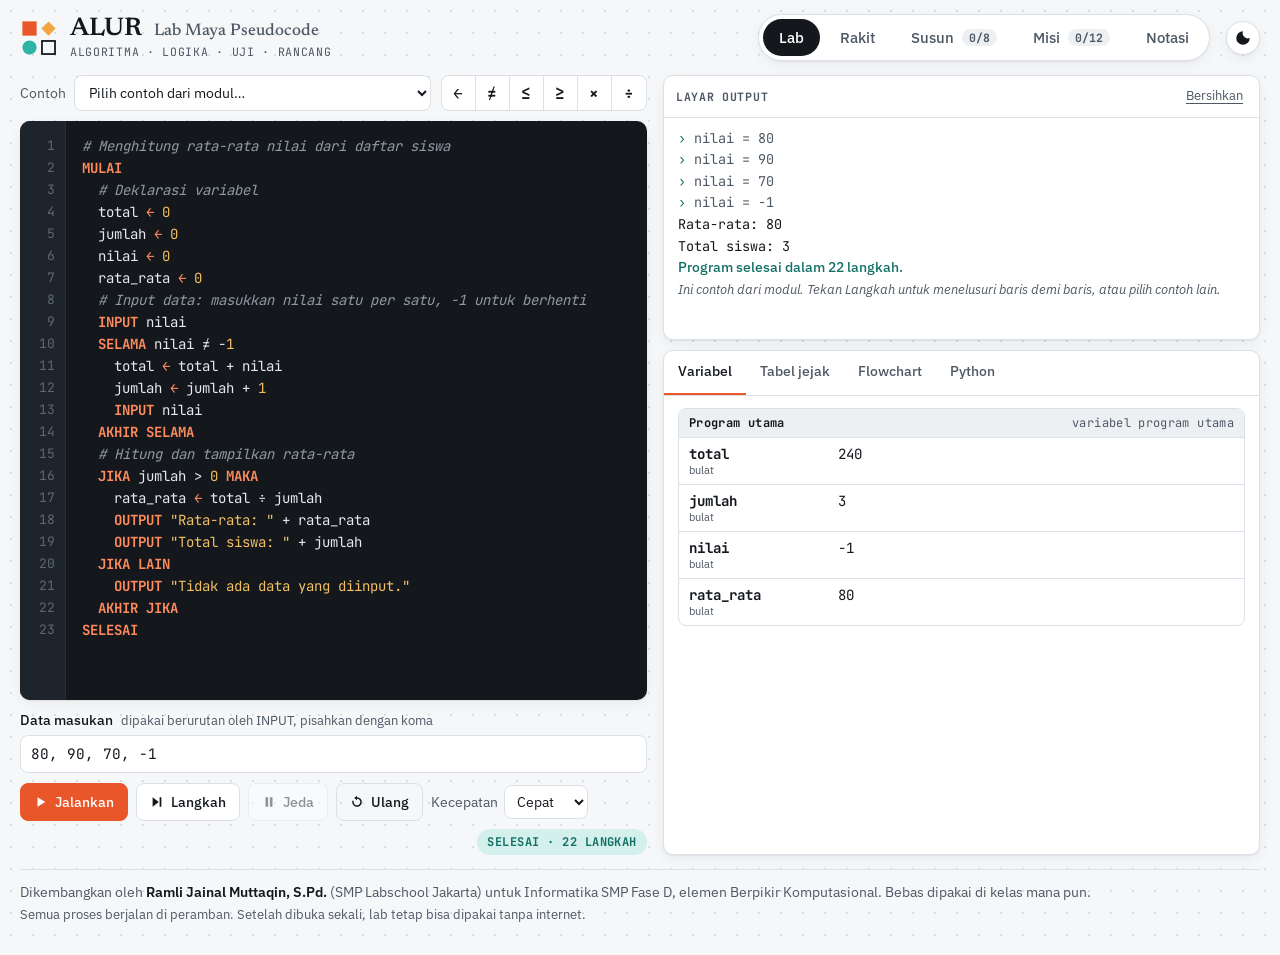
==== commit 010db9b2: "Tambah lab Rakit Flowchart Tab baru "Rakit": murid membangun flowchart sendiri lewat tombol + di set" ====
--- a/index.html
+++ b/index.html
@@ -400,18 +400,71 @@
 .pz-num text { font: 700 10px var(--font-ui); fill: var(--sheet); }
 .fc-slot.is-sel .pz-num circle, .fc-slot.is-no .pz-num circle { fill: var(--verm); }
 .fc-slot.is-ok .pz-num circle { fill: var(--teal-ink); }
+/* ───────── Rakit flowchart ───────── */
+#view-rakit:not([hidden]) { display: flex; flex-direction: column; gap: 16px; }
+.plus-ic { display: inline-grid; place-items: center; width: 18px; height: 18px; border-radius: 50%; border: 1.4px solid var(--verm); color: var(--verm-ink); font: 700 0.8rem/1 var(--font-ui); vertical-align: -3px; }
+.rk-pick { display: flex; flex-wrap: wrap; gap: 10px; align-items: flex-end; }
+.rk-pick label { display: flex; flex-direction: column; gap: 4px; font-size: 0.8rem; color: var(--ink-2); min-width: 200px; }
+.rk-taskbox { background: var(--sheet); border: 1px solid var(--rule); border-left: 4px solid var(--verm); border-radius: var(--r); box-shadow: var(--shadow); padding: 12px 16px; display: grid; grid-template-columns: minmax(0, 1fr) auto; gap: 10px 16px; align-items: start; }
+.rk-taskbox[hidden] { display: none; }
+.rk-task-main { display: flex; flex-direction: column; gap: 6px; }
+.rk-task-main p { margin: 0; }
+.rk-taskbox .ms-results { grid-column: 1 / -1; }
+.rk-tools { display: flex; gap: 8px; }
+.rk-canvas { min-height: 420px; max-height: 78vh; }
+.rk-canvas .fc-node { cursor: pointer; }
+.rk-canvas .fc-node:hover .fc-shape { stroke: var(--teal); }
+.fc-node.is-picked .fc-shape { stroke: var(--teal); stroke-width: 3; }
+.fc-add { cursor: pointer; outline: none; }
+.fc-add circle { fill: var(--sheet); stroke: var(--verm); stroke-width: 1.4; }
+.fc-add path { stroke: var(--verm-ink); stroke-width: 1.8; stroke-linecap: round; }
+.fc-add:hover circle, .fc-add:focus-visible circle, .fc-add.is-picked circle { fill: var(--verm); stroke: var(--verm); }
+.fc-add:hover path, .fc-add:focus-visible path, .fc-add.is-picked path { stroke: #fff; }
+.fc-add.is-picked circle { filter: drop-shadow(0 0 5px rgb(232 86 42 / 0.55)); }
+.rk-kinds { display: grid; grid-template-columns: repeat(3, minmax(0, 1fr)); gap: 6px; }
+.rk-kind { padding: 8px 4px; font-size: 0.78rem; }
+.rk-kind code { font: 600 0.68rem var(--font-code); color: var(--verm-ink); }
+.rk-head { display: flex; justify-content: space-between; align-items: center; }
+.rk-fields { display: flex; flex-direction: column; gap: 8px; }
+.rk-f { display: flex; flex-direction: column; gap: 4px; font-size: 0.82rem; color: var(--ink-2); min-width: 0; }
+.rk-f input { font: 14px var(--font-code); width: 100%; }
+.rk-f small, .rk-fields > small { font-size: 0.78rem; color: var(--ink-2); }
+.rk-for { display: grid; grid-template-columns: repeat(3, minmax(0, 1fr)); gap: 8px; }
+.rk-ops { align-self: flex-start; }
+.rk-bad { margin: 0; color: var(--verm-ink); background: var(--verm-soft); border-radius: 6px; padding: 6px 10px; font-size: 0.85rem; }
+.rk-del { color: var(--verm-ink); }
+.rk-panel { background: var(--sheet); border: 1px solid var(--rule); border-radius: var(--r); box-shadow: var(--shadow); overflow: hidden; }
+.rk-sub { padding: 12px 14px; display: flex; flex-direction: column; gap: 10px; }
+.rk-sub[hidden] { display: none; }
+.rk-in { display: flex; flex-direction: column; gap: 4px; font-size: 0.82rem; color: var(--ink-2); }
+.rk-in input { font-family: var(--font-code); }
+.rk-ctrl { display: flex; flex-wrap: wrap; gap: 8px; align-items: center; }
+.rk-ctrl select { padding: 6px 8px; }
+.rk-console { min-height: 90px; max-height: 220px; overflow: auto; border: 1px solid var(--rule); border-radius: 8px; padding: 8px 12px; font: 13px/1.55 var(--font-code); background: var(--paper); }
+.rk-console .o { white-space: pre-wrap; overflow-wrap: anywhere; }
+.rk-console:empty::before { content: "Layar output"; color: var(--ink-2); font: italic 0.8rem var(--font-ui); }
+#rk-ask { border: 1px solid var(--rule); border-radius: 8px; }
+.rk-sub .code-block, .rk-sub .mini-code { max-height: 360px; }
+
 @media (max-width: 1080px) {
   .pz-grid { display: flex; flex-direction: column; align-items: stretch; }
   .pz-side { display: contents; }
   .pz-soal { order: -1; }
   .pz-dock { order: 1; position: sticky; bottom: 0; z-index: 6; max-height: 48vh; overflow: auto; box-shadow: 0 -8px 24px rgb(20 24 29 / 0.14); padding-bottom: calc(14px + env(safe-area-inset-bottom, 0px)); }
   .lvl-box { align-items: flex-start; }
+  .rk-dock { order: 2; }
+  .rk-panel { order: 1; }
+  .rk-canvas { max-height: none; min-height: 300px; }
   .lvl-note { text-align: left; }
 }
 @media (max-width: 720px) {
   .pz-picker { flex-wrap: nowrap; overflow-x: auto; padding-bottom: 4px; margin-inline: -16px; padding-inline: 16px; }
   .pz-chip { flex: none; }
   .pz-canvas { min-height: 260px; }
+  .rk-pick { width: 100%; }
+  .rk-pick label { flex: 1 1 100%; min-width: 0; }
+  .rk-taskbox { grid-template-columns: minmax(0, 1fr); }
+  .rk-kinds .pz-sym span { font-size: 0.7rem; }
   .pz-syms span { font-size: 0.62rem; }
   .pz-dock { max-height: 44vh; gap: 8px; padding: 10px 12px; }
   .pz-sym { padding: 4px 2px; gap: 2px; }
@@ -443,6 +496,10 @@
   .editor { height: 380px; }
   .misi-detail { padding: 16px; }
 }
+@media (max-width: 520px) {
+  .views button { padding: 7px 4px; font-size: 0.88rem; gap: 4px; }
+  .views .count { display: none; }
+}
 @media (prefers-reduced-motion: reduce) {
   *, *::before, *::after { transition: none !important; animation: none !important; scroll-behavior: auto !important; }
 }
@@ -462,8 +519,9 @@
     </div>
     <nav class="views" role="tablist" aria-label="Bagian lab">
       <button role="tab" id="tab-lab" aria-selected="true" aria-controls="view-lab" data-view="lab">Lab</button>
+      <button role="tab" id="tab-rakit" aria-selected="false" aria-controls="view-rakit" data-view="rakit">Rakit</button>
+      <button role="tab" id="tab-susun" aria-selected="false" aria-controls="view-susun" data-view="susun">Susun <span class="count" id="susun-count">0/8</span></button>
       <button role="tab" id="tab-misi" aria-selected="false" aria-controls="view-misi" data-view="misi">Misi <span class="count" id="misi-count">0/12</span></button>
-      <button role="tab" id="tab-susun" aria-selected="false" aria-controls="view-susun" data-view="susun">Susun <span class="count" id="susun-count">0/8</span></button>
       <button role="tab" id="tab-notasi" aria-selected="false" aria-controls="view-notasi" data-view="notasi">Notasi</button>
     </nav>
     <button class="icon-btn theme-btn" id="theme-btn" type="button" aria-label="Ganti tema terang/gelap" title="Ganti tema">
@@ -592,6 +650,73 @@
       <div class="misi-grid">
         <ol class="misi-list" id="misi-list"></ol>
         <article class="misi-detail" id="misi-detail" aria-live="polite"></article>
+      </div>
+    </section>
+
+    <!-- ───────────── RAKIT FLOWCHART ───────────── -->
+    <section id="view-rakit" role="tabpanel" aria-labelledby="tab-rakit" hidden>
+      <div class="misi-head">
+        <div>
+          <h2>Rakit flowchart</h2>
+          <p class="lede">Bangun flowchart sendiri. Ketuk tanda <b class="plus-ic">+</b> pada panah untuk menambah simbol, ketuk simbol untuk mengubah isinya. Lab mengubah flowchart-mu menjadi pseudocode dan Python, lalu menjalankannya langkah demi langkah.</p>
+        </div>
+        <div class="rk-pick">
+          <label for="rk-task"><span>Tantangan</span><select id="rk-task"></select></label>
+          <label for="rk-example"><span>Muat contoh</span><select id="rk-example"></select></label>
+        </div>
+      </div>
+      <div class="rk-taskbox" id="rk-taskbox" hidden></div>
+      <div class="pz-grid rk-grid">
+        <div class="pz-main">
+          <div class="pz-bar">
+            <div class="rk-tools">
+              <button type="button" class="btn" id="rk-undo" disabled>Urungkan</button>
+              <button type="button" class="btn btn-quiet" id="rk-clear">Kosongkan</button>
+            </div>
+            <div class="zoom" role="group" aria-label="Perbesaran">
+              <button type="button" class="icon-btn" id="rk-z-out" aria-label="Perkecil">−</button>
+              <span id="rk-z-val">100%</span>
+              <button type="button" class="icon-btn" id="rk-z-in" aria-label="Perbesar">+</button>
+              <button type="button" class="link-btn" id="rk-z-fit">Pas</button>
+            </div>
+          </div>
+          <div class="errbar" id="rk-err" role="status" hidden></div>
+          <div class="flow-canvas rk-canvas" id="rk-canvas"></div>
+        </div>
+        <aside class="pz-side rk-side">
+          <div class="pz-dock rk-dock" id="rk-dock" aria-live="polite"></div>
+          <div class="rk-panel">
+            <div class="subtabs" role="tablist" aria-label="Panel rakit">
+              <button role="tab" data-rk="run" aria-selected="true" id="rk-st-run" aria-controls="rk-p-run">Jalankan</button>
+              <button role="tab" data-rk="code" aria-selected="false" id="rk-st-code" aria-controls="rk-p-code">Pseudocode</button>
+              <button role="tab" data-rk="py" aria-selected="false" id="rk-st-py" aria-controls="rk-p-py">Python</button>
+            </div>
+            <div class="rk-sub" id="rk-p-run" role="tabpanel" aria-labelledby="rk-st-run">
+              <label class="rk-in" for="rk-inputs"><span>Data masukan <span class="hint">opsional, pisahkan dengan koma</span></span><input id="rk-inputs" type="text" spellcheck="false" autocomplete="off" placeholder="contoh: 5, 8"></label>
+              <div class="rk-ctrl">
+                <button class="btn btn-primary" id="rk-run" type="button"><svg viewBox="0 0 16 16" aria-hidden="true"><path d="M4 2.5v11l9-5.5z" fill="currentColor"/></svg>Jalankan</button>
+                <button class="btn" id="rk-step" type="button">Langkah</button>
+                <button class="btn btn-quiet" id="rk-reset" type="button">Ulang</button>
+                <select id="rk-speed" aria-label="Kecepatan"><option value="700">Lambat</option><option value="320" selected>Sedang</option><option value="80">Cepat</option><option value="0">Instan</option></select>
+              </div>
+              <div class="rk-console" id="rk-console" aria-live="polite"></div>
+              <form class="ask" id="rk-ask" hidden>
+                <label for="rk-ask-input" id="rk-ask-label">INPUT</label>
+                <input id="rk-ask-input" type="text" autocomplete="off" spellcheck="false">
+                <button class="btn btn-primary" type="submit">Kirim</button>
+              </form>
+              <div class="rk-vars" id="rk-vars"></div>
+            </div>
+            <div class="rk-sub" id="rk-p-code" role="tabpanel" aria-labelledby="rk-st-code" hidden>
+              <pre class="mini-code" id="rk-code"></pre>
+              <div class="pz-actions"><button class="btn" id="rk-to-lab" type="button">Buka di tab Lab</button><button class="btn btn-quiet" id="rk-copy-code" type="button">Salin</button></div>
+            </div>
+            <div class="rk-sub" id="rk-p-py" role="tabpanel" aria-labelledby="rk-st-py" hidden>
+              <pre class="code-block" id="rk-py"></pre>
+              <div class="pz-actions"><button class="btn" id="rk-copy-py" type="button">Salin kode Python</button></div>
+            </div>
+          </div>
+        </aside>
       </div>
     </section>
 
@@ -1683,14 +1808,14 @@
     if (chs.length === 1) return chs[0];
     const cx = Math.max(...chs.map(c => c.cx));
     const pos = []; let y = 0, w = 0, term = false;
-    chs.forEach((c, i) => { const x = cx - c.cx; pos.push([x, y]); w = Math.max(w, x + c.w); y += c.h; if (c.term) term = true; if (i < chs.length - 1) y += G; });
+    chs.forEach((c, i) => { const x = cx - c.cx; pos.push([x, y]); w = Math.max(w, x + c.w); y += c.h; if (c.term) term = true; if (i < chs.length - 1) y += (c.add || chs[i + 1].add) ? 9 : G; });
     return {
       w, h: y, cx, term,
       draw(ox, oy, out) {
         chs.forEach((c, i) => {
           const [x, yy] = pos[i];
           c.draw(ox + x, oy + yy, out);
-          if (i < chs.length - 1 && !c.term) path(out, [[ox + cx, oy + yy + c.h], [ox + cx, oy + pos[i + 1][1]]], true);
+          if (i < chs.length - 1 && !c.term) path(out, [[ox + cx, oy + yy + c.h], [ox + cx, oy + pos[i + 1][1]]], !chs[i + 1].add);
         });
       }
     };
@@ -1755,9 +1880,20 @@
     };
   }
   function hasUserCall(e, funcs) { let f = false; walkExpr(e, x => { if (x.k === 'call' && funcs[x.name]) f = true; }); return f; }
-  function chunkOf(stmts, funcs) {
-    const parts = [];
-    for (const s of stmts) { if (s.k === 'comment') continue; parts.push(stmtChunk(s, funcs)); }
+  /* EDIT: mode rakit, setiap sambungan diberi tombol + bernama "<konteks>@<posisi>" */
+  let EDIT = false;
+  function addLeaf(id) {
+    const w = 22, h = 22;
+    return { w, h, cx: w / 2, term: false, add: true, draw(ox, oy, out) {
+      const x = Math.round((ox + 11) * 10) / 10, y = Math.round((oy + 11) * 10) / 10;
+      out.push(`<g class="fc-add" data-add="${id}" role="button" tabindex="0" aria-label="Tambah simbol di sini"><title>Tambah simbol di sini</title><circle cx="${x}" cy="${y}" r="10"/><path d="M${x},${y - 5} v10 M${x - 5},${y} h10"/></g>`);
+    } };
+  }
+  function chunkOf(stmts, funcs, ctx) {
+    const parts = [], edit = EDIT && ctx;
+    if (edit) parts.push(addLeaf(ctx + '@0'));
+    let j = 0;
+    for (const s of stmts) { if (s.k === 'comment') continue; parts.push(stmtChunk(s, funcs)); j++; if (edit) parts.push(addLeaf(ctx + '@' + j)); }
     return seq(parts);
   }
   function stmtChunk(s, funcs) {
@@ -1768,23 +1904,23 @@
       case 'input': case 'output': return leaf('io', stmtText(s), s.line);
       case 'return': return leaf('ret', stmtText(s), s.line);
       case 'if': return ifFrom(s, 0, funcs);
-      case 'while': return loopChunk(pp(s.cond) + '?', s.line, chunkOf(s.body, funcs));
+      case 'while': return loopChunk(pp(s.cond) + '?', s.line, chunkOf(s.body, funcs, s.line + ':body'));
       case 'for': {
         const neg = s.step && s.step.k === 'num' && s.step.v < 0;
         const stepTxt = s.step ? (neg ? `- ${fmtNum(-s.step.v)}` : `+ ${pp(s.step)}`) : '+ 1';
         return seq([leaf('proc', `${s.var} ← ${pp(s.from)}`, s.line),
-          loopChunk(`${s.var} ${neg ? '≥' : '≤'} ${pp(s.to)}?`, s.line, seq([chunkOf(s.body, funcs), leaf('proc', `${s.var} ← ${s.var} ${stepTxt}`, s.line)]))]);
-      }
-      case 'foreach': return loopChunk(`ada ${s.var} lagi DALAM ${pp(s.iter)}?`, s.line, chunkOf(s.body, funcs));
+          loopChunk(`${s.var} ${neg ? '≥' : '≤'} ${pp(s.to)}?`, s.line, seq([chunkOf(s.body, funcs, s.line + ':body'), leaf('proc', `${s.var} ← ${s.var} ${stepTxt}`, s.line)]))]);
+      }
+      case 'foreach': return loopChunk(`ada ${s.var} lagi DALAM ${pp(s.iter)}?`, s.line, chunkOf(s.body, funcs, s.line + ':body'));
     }
     return null;
   }
   function ifFrom(s, i, funcs) {
     const b = s.branches[i];
-    const T = chunkOf(b.body, funcs);
+    const T = chunkOf(b.body, funcs, b.line + ':yes');
     let E = null, elseIsIf = false;
     if (i + 1 < s.branches.length) { E = ifFrom(s, i + 1, funcs); elseIsIf = true; }
-    else if (s.elseBody && s.elseBody.some(x => x.k !== 'comment')) E = chunkOf(s.elseBody, funcs);
+    else if (EDIT || (s.elseBody && s.elseBody.some(x => x.k !== 'comment'))) E = chunkOf(s.elseBody || [], funcs, b.line + ':no');
     return ifChunk(pp(b.cond) + '?', b.line, T, E, elseIsIf);
   }
   let svgSeq = 0;
@@ -1812,10 +1948,15 @@
     });
     return { charts, slots };
   }
+  /* Flowchart program utama dengan tombol + di setiap sambungan (untuk tab Rakit) */
+  function flowEdit(prog) {
+    EDIT = true;
+    try { return flowcharts(prog).filter(c => c.kind === 'main'); } finally { EDIT = false; }
+  }
   function flowcharts(prog) {
     const charts = [];
-    if (!prog.main.empty) {
-      const body = chunkOf(prog.main.body, prog.funcs);
+    if (!prog.main.empty || EDIT) {
+      const body = chunkOf(prog.main.body, prog.funcs, 'main');
       const c = seq([leaf('term', 'MULAI', prog.main.line), body, (body && body.term) ? null : leaf('term', 'SELESAI', prog.main.endLine)]);
       charts.push(Object.assign({ title: 'Program utama', kind: 'main' }, renderChart(c)));
     }
@@ -1859,7 +2000,7 @@
     }).join('\n');
   }
 
-  const API = { lex, parse, createRun, runHeadless, callHeadless, toPython, flowcharts, flowPuzzle, shapeInner, fitText, highlight, pp, stmtText, fmt, fmtNum, coerceInput, deepEq, stats, walk, LabError, NONE, KEYWORDS, BUILTINS };
+  const API = { lex, parse, createRun, runHeadless, callHeadless, toPython, flowcharts, flowPuzzle, flowEdit, shapeInner, fitText, highlight, pp, stmtText, fmt, fmtNum, coerceInput, deepEq, stats, walk, LabError, NONE, KEYWORDS, BUILTINS };
   if (typeof module !== 'undefined' && module.exports) module.exports = API; else root.LabCore = API;
 })(typeof window !== 'undefined' ? window : globalThis);
 
@@ -2914,10 +3055,11 @@
   function setView(v) {
     S.view = v;
     $$('.views button').forEach(b => b.setAttribute('aria-selected', String(b.dataset.view === v)));
-    ['lab', 'misi', 'susun', 'notasi'].forEach(n => { $('#view-' + n).hidden = n !== v; });
+    ['lab', 'rakit', 'susun', 'misi', 'notasi'].forEach(n => { $('#view-' + n).hidden = n !== v; });
     store.set('view', v);
     if (v === 'misi') renderMissionList();
     if (v === 'susun') renderSusun(false);
+    if (v === 'rakit') renderRakit();
   }
   $$('.views button').forEach(b => b.addEventListener('click', () => setView(b.dataset.view)));
 
@@ -3410,6 +3552,410 @@
     store.set('fc.zoom', P.zoom); pzApplyZoom();
   });
 
+  /* ═════════════ RAKIT FLOWCHART ═════════════ */
+  const RK_KINDS = {
+    input: { name: 'Input', sym: 'io', make: () => ({ k: 'input', a: 'n' }) },
+    output: { name: 'Output', sym: 'io', make: () => ({ k: 'output', a: '"Selesai"' }) },
+    proc: { name: 'Proses', sym: 'proc', make: () => ({ k: 'proc', a: 'total ← 0' }) },
+    if: { name: 'Keputusan', sub: 'JIKA', sym: 'dec', make: () => ({ k: 'if', a: 'n > 0', yes: [], no: [] }) },
+    while: { name: 'Ulang', sub: 'SELAMA', sym: 'dec', make: () => ({ k: 'while', a: 'i ≤ 10', body: [] }) },
+    for: { name: 'Ulang', sub: 'UNTUK', sym: 'dec', make: () => ({ k: 'for', v: 'i', a: '1', b: '10', body: [] }) },
+  };
+  const RK_ORDER = ['input', 'output', 'proc', 'if', 'while', 'for'];
+  const RK = { key: store.get('rk.key', 'bebas'), prog: [], sel: null, lineOf: {}, blockAt: {}, ctxMap: {}, pseudo: '', parsed: null, err: null, chartOk: false, undo: [], zoom: store.get('rk.zoom', 1), sub: 'run', editSnap: false, seq: 0 };
+  const rkEl = { canvas: $('#rk-canvas'), err: $('#rk-err'), dock: $('#rk-dock'), code: $('#rk-code'), py: $('#rk-py'), console: $('#rk-console'), vars: $('#rk-vars'), inputs: $('#rk-inputs'), ask: $('#rk-ask'), askLabel: $('#rk-ask-label'), askInput: $('#rk-ask-input'), task: $('#rk-task'), example: $('#rk-example'), taskbox: $('#rk-taskbox') };
+  const rkMissions = () => Data.MISSIONS.filter(m => !m.kind && !(m.reqs || []).some(r => ['funcs', 'procs', 'named'].includes(r.t)));
+  const rkId = () => 'b' + (++RK.seq) + Math.random().toString(36).slice(2, 6);
+  function rkWithIds(list) { (list || []).forEach(b => { b.id = rkId(); ['yes', 'no', 'body'].forEach(k => { if (b[k]) rkWithIds(b[k]); }); }); return list; }
+  function rkLoad() { RK.prog = rkWithIds(store.get('rk.' + RK.key, null) || []); RK.sel = null; RK.undo = []; }
+  function rkStrip(list) { return list.map(b => { const o = Object.assign({}, b); delete o.id; ['yes', 'no', 'body'].forEach(k => { if (o[k]) o[k] = rkStrip(o[k]); }); return o; }); }
+  function rkSave() { store.set('rk.' + RK.key, rkStrip(RK.prog)); }
+  function rkSnap() { RK.undo.push(JSON.stringify(rkStrip(RK.prog))); if (RK.undo.length > 40) RK.undo.shift(); $('#rk-undo').disabled = false; }
+  function rkUndo() {
+    const s = RK.undo.pop(); if (!s) return;
+    RK.prog = rkWithIds(JSON.parse(s)); RK.sel = null; RK.editSnap = false;
+    $('#rk-undo').disabled = !RK.undo.length; rkSave(); rkRender();
+  }
+  /* blok → pseudocode, sekaligus peta baris ↔ blok dan konteks tombol + */
+  function rkGen() {
+    const lines = ['MULAI'], lineOf = {}, blockAt = {}, ctxMap = { main: RK.prog };
+    const L = () => lines.length + 1;
+    const mark = b => { lineOf[b.id] = L(); blockAt[L()] = b; };
+    const emit = (list, ind) => list.forEach(b => {
+      const pad = '  '.repeat(ind);
+      if (b.k === 'input') { mark(b); lines.push(pad + 'INPUT ' + b.a); }
+      else if (b.k === 'output') { mark(b); lines.push(pad + 'OUTPUT ' + b.a); }
+      else if (b.k === 'proc') { mark(b); lines.push(pad + b.a); }
+      else if (b.k === 'while') { mark(b); ctxMap[L() + ':body'] = b.body; lines.push(pad + 'SELAMA ' + b.a); emit(b.body, ind + 1); lines.push(pad + 'AKHIR SELAMA'); }
+      else if (b.k === 'for') { mark(b); ctxMap[L() + ':body'] = b.body; lines.push(`${pad}UNTUK ${b.v} DARI ${b.a} HINGGA ${b.b}`); emit(b.body, ind + 1); lines.push(pad + 'AKHIR UNTUK'); }
+      else if (b.k === 'if') {
+        let cur = b, head = 'JIKA ';
+        for (;;) {
+          mark(cur); ctxMap[L() + ':yes'] = cur.yes; ctxMap[L() + ':no'] = cur.no;
+          lines.push(pad + head + cur.a + ' MAKA'); emit(cur.yes, ind + 1);
+          if (cur.no.length === 1 && cur.no[0].k === 'if') { cur = cur.no[0]; head = 'JIKA LAIN JIKA '; continue; }
+          break;
+        }
+        if (cur.no.length) { lines.push(pad + 'JIKA LAIN'); emit(cur.no, ind + 1); }
+        lines.push(pad + 'AKHIR JIKA');
+      }
+    });
+    emit(RK.prog, 1);
+    lines.push('SELESAI');
+    RK.lineOf = lineOf; RK.blockAt = blockAt; RK.ctxMap = ctxMap;
+    RK.pseudo = lines.join('\n');
+  }
+  function rkFind(id, list, parent) {
+    list = list || RK.prog;
+    for (let i = 0; i < list.length; i++) {
+      const b = list[i];
+      if (b.id === id) return { b, list, i };
+      for (const k of ['yes', 'no', 'body']) if (b[k]) { const r = rkFind(id, b[k]); if (r) return r; }
+    }
+    return null;
+  }
+  /* pseudocode (AST) → blok, untuk contoh dan "ambil dari Lab" */
+  function rkFromAst(stmts) {
+    const out = [];
+    for (const s of stmts) {
+      if (s.k === 'comment') continue;
+      if (s.k === 'assign' || s.k === 'append') out.push({ k: 'proc', a: Core.stmtText(s) });
+      else if (s.k === 'input') out.push({ k: 'input', a: s.targets.map(t => Core.pp(t)).join(', ') });
+      else if (s.k === 'output') out.push({ k: 'output', a: s.exprs.map(x => Core.pp(x)).join(', ') });
+      else if (s.k === 'while') out.push({ k: 'while', a: Core.pp(s.cond), body: rkFromAst(s.body) });
+      else if (s.k === 'for') { if (s.step) throw new Error('UNTUK dengan LANGKAH'); out.push({ k: 'for', v: s.var, a: Core.pp(s.from), b: Core.pp(s.to), body: rkFromAst(s.body) }); }
+      else if (s.k === 'if') {
+        const mk = i => {
+          const br = s.branches[i];
+          const node = { k: 'if', a: Core.pp(br.cond), yes: rkFromAst(br.body), no: [] };
+          if (i + 1 < s.branches.length) node.no = [mk(i + 1)];
+          else if (s.elseBody) node.no = rkFromAst(s.elseBody);
+          return node;
+        };
+        out.push(mk(0));
+      } else throw new Error(s.k === 'foreach' ? 'UNTUK SETIAP' : s.k === 'call' || s.k === 'return' ? 'FUNGSI/PROSEDUR' : s.k);
+    }
+    return out;
+  }
+  function rkImport(src) {
+    const prog = Core.parse(src);
+    if (Object.keys(prog.funcs).length) throw new Error('FUNGSI/PROSEDUR');
+    return rkFromAst(prog.main.body);
+  }
+  function rkCompile() {
+    rkGen();
+    try { RK.parsed = Core.parse(RK.pseudo); RK.err = null; }
+    catch (e) { RK.parsed = null; RK.err = e; }
+  }
+  function rkRender() {
+    rkCompile();
+    if (RK.parsed) {
+      const c = Core.flowEdit(RK.parsed)[0];
+      rkEl.canvas.innerHTML = `<figure class="chart" style="margin:0"><div data-w="${c.w}">${c.svg}</div></figure>`;
+      rkApplyZoom();
+      rkEl.err.hidden = true;
+      rkEl.code.innerHTML = Core.highlight(RK.pseudo, 'pseudo');
+      try { rkEl.py.innerHTML = Core.highlight(Core.toPython(RK.parsed, {}), 'py'); rkEl.py.dataset.src = Core.toPython(RK.parsed, {}); } catch (e) { rkEl.py.textContent = e.message; }
+    } else {
+      const b = RK.blockAt[RK.err.line];
+      rkEl.err.hidden = false;
+      rkEl.err.innerHTML = `<b>${b ? 'Simbol ' + esc(rkLabel(b)) : 'Catatan'}</b><span>${esc(RK.err.message)} Flowchart diperbarui setelah isinya diperbaiki.</span>`;
+      rkEl.code.innerHTML = Core.highlight(RK.pseudo, 'pseudo');
+    }
+    rkPaintSel(); rkRenderDock(); rkResetRun(true);
+    rkSave();
+  }
+  function rkLabel(b) { const K = RK_KINDS[b.k]; return K.sub ? `${K.name} ${K.sub}` : K.name; }
+  function rkPaintSel() {
+    $$('.is-picked', rkEl.canvas).forEach(n => n.classList.remove('is-picked'));
+    if (!RK.sel) return;
+    if (RK.sel.add) { const g = $(`.fc-add[data-add="${RK.sel.add}"]`, rkEl.canvas); if (g) g.classList.add('is-picked'); }
+    else { const ln = RK.lineOf[RK.sel.id]; $$(`.fc-node[data-line="${ln}"]`, rkEl.canvas).forEach(n => n.classList.add('is-picked')); }
+  }
+  function rkFields(b) {
+    const f = (key, label, hint, wide) => `<label class="rk-f${wide ? ' wide' : ''}"><span>${label}</span><input type="text" data-f="${key}" value="${esc(b[key])}" spellcheck="false" autocomplete="off" autocapitalize="off">${hint ? `<small>${hint}</small>` : ''}</label>`;
+    if (b.k === 'input') return f('a', 'Variabel yang diisi', 'Contoh: <code>n</code> atau <code>panjang, lebar</code>', 1);
+    if (b.k === 'output') return f('a', 'Yang ditampilkan', 'Contoh: <code>"Total: " + total</code>', 1);
+    if (b.k === 'proc') return f('a', 'Langkah proses', 'Contoh: <code>total ← total + harga</code>. Ketik <code>&lt;-</code> untuk ←.', 1);
+    if (b.k === 'if') return f('a', 'Kondisi', 'Jalur <b>Ya</b> dijalankan bila kondisi BENAR, jalur <b>Tidak</b> bila SALAH.', 1);
+    if (b.k === 'while') return f('a', 'Ulangi selama', 'Isi badan pengulangan diulang selama kondisi ini BENAR.', 1);
+    if (b.k === 'for') return `<div class="rk-for">${f('v', 'Variabel')}${f('a', 'Dari')}${f('b', 'Hingga')}</div><small class="hint">Variabel naik 1 setiap putaran sampai melewati batas “hingga”.</small>`;
+    return '';
+  }
+  function rkRenderDock() {
+    const d = rkEl.dock;
+    if (!RK.sel) {
+      d.innerHTML = `<p class="pz-hint"><b>Belum ada yang dipilih.</b> Ketuk tanda <span class="plus-ic">+</span> di flowchart untuk menambah simbol, atau ketuk simbol untuk mengubahnya.</p>`;
+      return;
+    }
+    if (RK.sel.add) {
+      d.innerHTML = `<p class="pz-hint"><b>Tambah simbol di sini.</b> Pilih jenisnya:</p><div class="rk-kinds">` +
+        RK_ORDER.map(k => { const K = RK_KINDS[k]; return `<button type="button" class="pz-sym rk-kind" data-k="${k}">${sym(K.sym)}<span>${K.name}${K.sub ? `<br><code>${K.sub}</code>` : ''}</span></button>`; }).join('') +
+        `</div><button type="button" class="link-btn" id="rk-cancel">Batal</button>`;
+      $$('.rk-kind', d).forEach(b => b.addEventListener('click', () => rkInsert(b.dataset.k)));
+      $('#rk-cancel', d).addEventListener('click', () => { RK.sel = null; rkPaintSel(); rkRenderDock(); });
+      return;
+    }
+    const r = rkFind(RK.sel.id); if (!r) { RK.sel = null; rkRenderDock(); return; }
+    const b = r.b, bad = RK.err && RK.blockAt[RK.err.line] === b;
+    let h = `<div class="rk-head"><span class="md-tag">${esc(rkLabel(b))}</span><span class="rk-mini">${sym(RK_KINDS[b.k].sym)}</span></div>`;
+    h += `<div class="rk-fields">${rkFields(b)}</div>`;
+    h += `<div class="palette rk-ops" role="group" aria-label="Sisipkan simbol">${['←', '≠', '≤', '≥', '×', '÷'].map(o => `<button type="button" data-ins="${o}">${o}</button>`).join('')}</div>`;
+    if (bad) h += `<p class="rk-bad">${esc(RK.err.message)}</p>`;
+    h += `<div class="pz-actions"><button type="button" class="btn" id="rk-up"${r.i === 0 ? ' disabled' : ''}>Naik</button><button type="button" class="btn" id="rk-down"${r.i === r.list.length - 1 ? ' disabled' : ''}>Turun</button><button type="button" class="btn btn-quiet rk-del" id="rk-del">Hapus</button><button type="button" class="btn btn-quiet" id="rk-done">Selesai</button></div>`;
+    if ((b.yes && (b.yes.length || b.no.length)) || (b.body && b.body.length)) h += `<p class="hint" style="margin:0">Menghapus simbol ini ikut menghapus isi cabang/pengulangannya.</p>`;
+    d.innerHTML = h;
+    let lastField = $('input[data-f]', d);
+    $$('input[data-f]', d).forEach(inp => {
+      inp.addEventListener('focus', () => { lastField = inp; if (!RK.editSnap) { rkSnap(); RK.editSnap = true; } });
+      inp.addEventListener('input', () => {
+        const a = inp.selectionStart;
+        if (a >= 2 && inp.value.slice(a - 2, a) === '<-') inp.setRangeText('←', a - 2, a, 'end');
+        b[inp.dataset.f] = inp.value;
+        clearTimeout(RK.editTimer); RK.editTimer = setTimeout(rkSoftRender, 260);
+      });
+      inp.addEventListener('keydown', e => { if (e.key === 'Enter') { e.preventDefault(); rkSoftRender(); } });
+    });
+    $$('.rk-ops button', d).forEach(o => o.addEventListener('mousedown', e => e.preventDefault()));
+    $$('.rk-ops button', d).forEach(o => o.addEventListener('click', () => { if (!lastField) return; lastField.setRangeText(o.dataset.ins, lastField.selectionStart, lastField.selectionEnd, 'end'); lastField.focus(); lastField.dispatchEvent(new Event('input')); }));
+    $('#rk-up', d).addEventListener('click', () => rkMove(-1));
+    $('#rk-down', d).addEventListener('click', () => rkMove(1));
+    $('#rk-del', d).addEventListener('click', rkDelete);
+    $('#rk-done', d).addEventListener('click', () => { RK.sel = null; RK.editSnap = false; rkRender(); });
+  }
+  /* perbarui flowchart tanpa membangun ulang panel isian (fokus tetap di kotak isian) */
+  function rkSoftRender() {
+    const d = rkEl.dock, active = document.activeElement, key = active && active.dataset ? active.dataset.f : null, pos = active && active.selectionStart;
+    rkCompile();
+    if (RK.parsed) {
+      const c = Core.flowEdit(RK.parsed)[0];
+      rkEl.canvas.innerHTML = `<figure class="chart" style="margin:0"><div data-w="${c.w}">${c.svg}</div></figure>`;
+      rkApplyZoom(); rkEl.err.hidden = true;
+      try { const py = Core.toPython(RK.parsed, {}); rkEl.py.innerHTML = Core.highlight(py, 'py'); rkEl.py.dataset.src = py; } catch (e) { /* abaikan */ }
+    } else {
+      const bb = RK.blockAt[RK.err.line];
+      rkEl.err.hidden = false;
+      rkEl.err.innerHTML = `<b>${bb ? 'Simbol ' + esc(rkLabel(bb)) : 'Catatan'}</b><span>${esc(RK.err.message)} Flowchart diperbarui setelah isinya diperbaiki.</span>`;
+    }
+    rkEl.code.innerHTML = Core.highlight(RK.pseudo, 'pseudo');
+    rkPaintSel(); rkResetRun(true); rkSave();
+    const r = RK.sel && !RK.sel.add && rkFind(RK.sel.id);
+    const bad = $('.rk-bad', d), isBad = r && RK.err && RK.blockAt[RK.err.line] === r.b;
+    if (isBad) { if (bad) bad.textContent = RK.err.message; else { const p = document.createElement('p'); p.className = 'rk-bad'; p.textContent = RK.err.message; $('.rk-ops', d).after(p); } }
+    else if (bad) bad.remove();
+    if (key) { const inp = $(`input[data-f="${key}"]`, d); if (inp && document.activeElement !== inp) { inp.focus(); try { inp.setSelectionRange(pos, pos); } catch (e) { /* abaikan */ } } }
+  }
+  function rkInsert(kind) {
+    const [ctx, idx] = RK.sel.add.split('@');
+    const list = RK.ctxMap[ctx]; if (!list) return;
+    rkSnap();
+    const b = RK_KINDS[kind].make(); b.id = rkId();
+    list.splice(+idx, 0, b);
+    RK.sel = { id: b.id }; RK.editSnap = true;
+    rkRender();
+    const inp = $('input[data-f]', rkEl.dock); if (inp) { inp.focus({ preventScroll: true }); inp.select(); }
+    const node = $('.fc-node.is-picked', rkEl.canvas);
+    if (node && node.scrollIntoView) setTimeout(() => node.scrollIntoView({ block: 'center', inline: 'nearest' }), 30);
+  }
+  function rkMove(dir) {
+    const r = rkFind(RK.sel.id); if (!r) return;
+    const j = r.i + dir; if (j < 0 || j >= r.list.length) return;
+    rkSnap(); [r.list[r.i], r.list[j]] = [r.list[j], r.list[r.i]]; RK.editSnap = false; rkRender();
+  }
+  function rkDelete() {
+    const r = rkFind(RK.sel.id); if (!r) return;
+    rkSnap(); r.list.splice(r.i, 1); RK.sel = null; RK.editSnap = false; rkRender();
+    toast('Simbol dihapus.', 'Urungkan', rkUndo);
+  }
+  rkEl.canvas.addEventListener('click', e => {
+    if (!e.target.closest) return;
+    const add = e.target.closest('.fc-add'), node = e.target.closest('.fc-node');
+    if (add) { RK.sel = { add: add.dataset.add }; RK.editSnap = false; rkPaintSel(); rkRenderDock(); const f = $('.rk-kind', rkEl.dock); if (f && matchMedia('(min-width: 1081px)').matches) f.focus(); return; }
+    if (node) {
+      const b = RK.blockAt[+node.dataset.line];
+      if (!b) { toast('MULAI dan SELESAI sudah tersedia dan tidak perlu diubah.'); return; }
+      RK.sel = { id: b.id }; RK.editSnap = false; rkPaintSel(); rkRenderDock();
+    }
+  });
+  rkEl.canvas.addEventListener('keydown', e => {
+    if ((e.key === 'Enter' || e.key === ' ') && e.target.closest && e.target.closest('.fc-add')) { e.preventDefault(); e.target.closest('.fc-add').dispatchEvent(new MouseEvent('click', { bubbles: true })); const f = $('.rk-kind', rkEl.dock); if (f) f.focus(); }
+  });
+
+  /* menjalankan flowchart */
+  const RR = { rt: null, gen: null, mode: 'idle', send: undefined, timer: null, line: null };
+  function rkResetRun(silent) {
+    clearTimeout(RR.timer); RR.rt = null; RR.gen = null; RR.mode = 'idle'; RR.line = null; rkEl.ask.hidden = true;
+    $$('.fc-node.is-active, .fc-node.is-err', rkEl.canvas).forEach(n => n.classList.remove('is-active', 'is-err'));
+    $('#rk-run').lastChild.textContent = 'Jalankan';
+    if (!silent) rkEl.console.innerHTML = '';
+    rkVars();
+  }
+  function rkLog(cls, t) { const d = document.createElement('div'); d.className = 'o ' + cls; d.textContent = t; rkEl.console.appendChild(d); rkEl.console.scrollTop = rkEl.console.scrollHeight; }
+  function rkPrepare() {
+    rkCompile();
+    if (!RK.parsed) { rkEl.console.innerHTML = ''; rkLog('o-err', 'Flowchart belum bisa dijalankan: ' + RK.err.message); return false; }
+    if (!RK.prog.length) { rkEl.console.innerHTML = ''; rkLog('o-info', 'Flowchart masih kosong. Tambahkan simbol dengan tanda + dulu.'); return false; }
+    rkResetRun(false);
+    const ins = rkEl.inputs.value.trim() ? rkEl.inputs.value.split(/[\n,;]/).map(s => s.trim()).filter(Boolean) : [];
+    RR.rt = Core.createRun(RK.parsed, { inputs: ins, onOut: o => rkLog(o.kind === 'in' ? 'o-in' : 'o-out', o.text), maxSteps: 100000 });
+    RR.gen = RR.rt.gen; RR.mode = 'ready';
+    return true;
+  }
+  function rkPump(stop) {
+    for (;;) {
+      let r;
+      try { r = RR.gen.next(RR.send); RR.send = undefined; }
+      catch (err) {
+        RR.mode = 'error'; clearTimeout(RR.timer);
+        rkLog('o-err', (err.line ? `Galat di simbol ${RK.blockAt[err.line] ? rkLabel(RK.blockAt[err.line]) : ''}: ` : '') + err.message);
+        $$('.fc-node.is-active', rkEl.canvas).forEach(n => n.classList.remove('is-active'));
+        if (err.line) $$(`.fc-node[data-line="${err.line}"]`, rkEl.canvas).forEach(n => n.classList.add('is-err'));
+        $('#rk-run').lastChild.textContent = 'Jalankan';
+        return 'error';
+      }
+      if (r.done) {
+        RR.mode = 'done'; clearTimeout(RR.timer); RR.line = null;
+        rkLog('o-ok', `Selesai dalam ${RR.rt.steps.toLocaleString('id-ID')} langkah.`);
+        $$('.fc-node.is-active', rkEl.canvas).forEach(n => n.classList.remove('is-active'));
+        $('#rk-run').lastChild.textContent = 'Jalankan'; rkVars();
+        return 'done';
+      }
+      const e = r.value;
+      if (e.ev === 'step') { RR.line = e.line; if (stop) return 'step'; }
+      else if (e.ev === 'input') {
+        rkEl.ask.hidden = false; rkEl.askLabel.textContent = 'INPUT ' + e.name; rkEl.askInput.value = '';
+        RR.resume = RR.mode; RR.mode = 'input'; clearTimeout(RR.timer); rkShowLine(); rkVars();
+        setTimeout(() => rkEl.askInput.focus(), 30);
+        return 'input';
+      }
+    }
+  }
+  function rkShowLine() {
+    $$('.fc-node.is-active', rkEl.canvas).forEach(n => n.classList.remove('is-active'));
+    if (!RR.line) return;
+    const ns = $$(`.fc-node[data-line="${RR.line}"]`, rkEl.canvas);
+    ns.forEach(n => n.classList.add('is-active'));
+    if (ns.length) {
+      const box = rkEl.canvas.getBoundingClientRect(), r = ns[ns.length > 1 ? 1 : 0].getBoundingClientRect();
+      if (r.top < box.top + 20 || r.bottom > box.bottom - 20) rkEl.canvas.scrollTop += (r.top - box.top) - box.height / 3;
+    }
+  }
+  function rkVars() {
+    if (!RR.rt || !RR.rt.frames[0].vars.size) { rkEl.vars.innerHTML = '<p class="hint" style="margin:0">Nilai variabel muncul di sini saat flowchart dijalankan.</p>'; return; }
+    let h = '<div class="frame"><div class="frame-h"><span>Variabel</span></div>';
+    RR.rt.frames[0].vars.forEach((v, k) => { h += `<div class="vrow"><span class="vname">${esc(k)}<span class="vtype">${typeLabel(v)}</span></span><span class="vval">${valueHtml(v)}</span></div>`; });
+    rkEl.vars.innerHTML = h + '</div>';
+  }
+  function rkTick() {
+    if (RR.mode !== 'running') return;
+    const ms = +$('#rk-speed').value;
+    const res = rkPump(ms !== 0);
+    if (res === 'step') { rkShowLine(); rkVars(); RR.timer = setTimeout(rkTick, ms); }
+  }
+  $('#rk-run').addEventListener('click', () => {
+    if (RR.mode === 'running') return;
+    if (RR.mode === 'input') { rkEl.askInput.focus(); return; }
+    if (RR.mode !== 'paused' && RR.mode !== 'ready') { if (!rkPrepare()) return; }
+    RR.mode = 'running'; $('#rk-run').lastChild.textContent = 'Jalankan'; rkTick();
+  });
+  $('#rk-step').addEventListener('click', () => {
+    if (RR.mode === 'input') { rkEl.askInput.focus(); return; }
+    if (RR.mode === 'running') { clearTimeout(RR.timer); RR.mode = 'paused'; $('#rk-run').lastChild.textContent = 'Lanjutkan'; return; }
+    if (RR.mode !== 'paused' && RR.mode !== 'ready') { if (!rkPrepare()) return; }
+    RR.mode = 'paused'; $('#rk-run').lastChild.textContent = 'Lanjutkan';
+    if (rkPump(true) === 'step') { rkShowLine(); rkVars(); }
+  });
+  $('#rk-reset').addEventListener('click', () => rkResetRun(false));
+  rkEl.ask.addEventListener('submit', e => {
+    e.preventDefault(); if (RR.mode !== 'input') return;
+    const v = rkEl.askInput.value; if (!v.trim()) return;
+    rkEl.ask.hidden = true; RR.send = v; RR.mode = RR.resume === 'running' ? 'running' : 'paused';
+    if (RR.mode === 'running') rkTick(); else if (rkPump(true) === 'step') { rkShowLine(); rkVars(); }
+  });
+  function rkSetSub(n) {
+    RK.sub = n;
+    $$('[data-rk]').forEach(b => b.setAttribute('aria-selected', String(b.dataset.rk === n)));
+    ['run', 'code', 'py'].forEach(k => { $('#rk-p-' + k).hidden = k !== n; });
+  }
+  $$('[data-rk]').forEach(b => b.addEventListener('click', () => rkSetSub(b.dataset.rk)));
+  $('#rk-copy-code').addEventListener('click', () => copyText(RK.pseudo, 'Pseudocode disalin.'));
+  $('#rk-copy-py').addEventListener('click', () => copyText(rkEl.py.dataset.src || '', 'Kode Python disalin.'));
+  $('#rk-to-lab').addEventListener('click', () => {
+    if (S.mission) exitMission(true);
+    const prevCode = el.code.value, prevIn = el.inputs.value;
+    el.inputs.value = rkEl.inputs.value; setCode(RK.pseudo); saveCode(); setView('lab');
+    toast('Pseudocode dari flowchart dimuat ke Lab.', 'Batalkan', () => { el.inputs.value = prevIn; setCode(prevCode); saveCode(); });
+  });
+  $('#rk-undo').addEventListener('click', rkUndo);
+  $('#rk-clear').addEventListener('click', () => { if (!RK.prog.length) return; rkSnap(); RK.prog = []; RK.sel = null; rkRender(); toast('Flowchart dikosongkan.', 'Urungkan', rkUndo); });
+  document.addEventListener('keydown', e => {
+    if (S.view !== 'rakit' || !(e.ctrlKey || e.metaKey) || e.key.toLowerCase() !== 'z' || /INPUT|TEXTAREA|SELECT/.test(e.target.tagName)) return;
+    e.preventDefault(); rkUndo();
+  });
+  function rkApplyZoom() {
+    $$('.chart [data-w]', rkEl.canvas).forEach(d => { const svg = d.firstElementChild; if (svg) svg.style.width = Math.round(+d.dataset.w * RK.zoom) + 'px'; });
+    $('#rk-z-val').textContent = Math.round(RK.zoom * 100) + '%';
+  }
+  $('#rk-z-in').addEventListener('click', () => { RK.zoom = Math.min(2, +(RK.zoom + 0.1).toFixed(2)); store.set('rk.zoom', RK.zoom); rkApplyZoom(); });
+  $('#rk-z-out').addEventListener('click', () => { RK.zoom = Math.max(0.4, +(RK.zoom - 0.1).toFixed(2)); store.set('rk.zoom', RK.zoom); rkApplyZoom(); });
+  $('#rk-z-fit').addEventListener('click', () => {
+    const ws = $$('.chart [data-w]', rkEl.canvas).map(d => +d.dataset.w); if (!ws.length) return;
+    RK.zoom = Math.max(0.4, Math.min(1.4, +((rkEl.canvas.clientWidth - 30) / Math.max(...ws)).toFixed(2))); store.set('rk.zoom', RK.zoom); rkApplyZoom();
+  });
+
+  /* tantangan (misi yang bisa diselesaikan dengan flowchart) dan contoh */
+  function rkFillSelects() {
+    const ms = rkMissions();
+    rkEl.task.innerHTML = '<option value="bebas">Bebas (tanpa misi)</option>' + ms.map(m => `<option value="${m.id}">M${Data.MISSIONS.indexOf(m) + 1} · ${esc(m.title)}</option>`).join('');
+    if (RK.key !== 'bebas' && !ms.some(m => m.id === RK.key)) RK.key = 'bebas';
+    rkEl.task.value = RK.key;
+    let h = '<option value="">Pilih…</option><option value="__lab">Ambil dari kode di tab Lab</option>';
+    Data.EXAMPLES.forEach(ex => { try { rkImport(ex.code); h += `<option value="${ex.id}">${esc(ex.title)}</option>`; } catch (e) { /* contoh memakai FUNGSI, lewati */ } });
+    rkEl.example.innerHTML = h;
+  }
+  rkEl.task.addEventListener('change', () => { RK.key = rkEl.task.value; store.set('rk.key', RK.key); rkLoad(); rkTaskBox(); rkRender(); });
+  rkEl.example.addEventListener('change', () => {
+    const v = rkEl.example.value; rkEl.example.value = '';
+    if (!v) return;
+    let src, inputs = '';
+    if (v === '__lab') { src = el.code.value; inputs = el.inputs.value; }
+    else { const ex = Data.EXAMPLES.find(e => e.id === v); src = ex.code; inputs = ex.inputs; }
+    let blocks;
+    try { blocks = rkImport(src); }
+    catch (e) { toast(e instanceof Core.LabError ? `Kode di tab Lab belum bisa dibaca (baris ${e.line}).` : `Belum bisa dirakit di sini karena memakai ${e.message}.`); return; }
+    rkSnap(); RK.prog = rkWithIds(blocks); RK.sel = null; rkEl.inputs.value = inputs; rkRender();
+    toast('Contoh dimuat ke flowchart.', 'Urungkan', rkUndo);
+  });
+  function rkTaskBox() {
+    const m = Data.MISSIONS.find(x => x.id === RK.key), box = rkEl.taskbox;
+    if (!m) { box.hidden = true; box.innerHTML = ''; return; }
+    const idx = Data.MISSIONS.indexOf(m) + 1, isDone = (done()[m.id] || {}).state === 'done';
+    box.hidden = false;
+    box.innerHTML = `<div class="rk-task-main"><div class="md-tag">M${idx} · ${esc(m.lkpd)} · ${esc(m.tp)}${isDone ? ' · Lulus' : ''}</div><p><strong>${esc(m.title)}.</strong> ${esc(m.task)}</p><details class="hintbox"><summary>Lihat petunjuk</summary><p>${esc(m.hint)}</p></details></div><div class="rk-task-act"><button class="btn btn-primary" id="rk-test" type="button">Uji otomatis</button></div><div class="ms-results" id="rk-results" hidden></div>`;
+    $('#rk-test', box).addEventListener('click', () => rkTest(m));
+  }
+  function rkTest(m) {
+    rkCompile();
+    const box = $('#rk-results'); box.hidden = false;
+    if (!RK.parsed) { box.innerHTML = `<div class="ms-summary no">Flowchart belum lengkap: ${esc(RK.err.message)}</div>`; return; }
+    const r = Check.checkMission(m, RK.pseudo);
+    const nOk = r.tests.filter(t => t.ok).length, rOk = r.reqs.filter(t => t.ok).length;
+    let h = `<div class="ms-summary ${r.passed ? 'ok' : 'no'}">${r.passed ? `Lulus! Semua syarat terpenuhi dan ${r.tests.length} data uji benar.` : `Belum lulus: syarat ${rOk}/${r.reqs.length}, data uji ${nOk}/${r.tests.length}.`}</div>`;
+    h += `<div><p class="col-title">Syarat</p><ul class="checklist">${r.reqs.map(x => `<li class="${x.ok ? 'ok' : 'no'}"><span class="mk">${x.ok ? '✓' : '✗'}</span><span>${esc(x.label)}</span></li>`).join('')}</ul></div>`;
+    h += `<div><p class="col-title">Data uji</p><ul class="checklist">${r.tests.map(x => `<li class="${x.ok ? 'ok' : 'no'}"><span class="mk">${x.ok ? '✓' : '✗'}</span><span>${esc(x.label)}${x.detail ? `<span class="det">${esc(x.detail)}</span>` : ''}</span></li>`).join('')}</ul></div>`;
+    if (r.passed) h += `<div style="grid-column:1/-1"><button class="btn" type="button" id="rk-proof">Salin bukti pengerjaan</button></div>`;
+    box.innerHTML = h;
+    if (r.passed) {
+      S.missionResults[m.id] = r; store.set('code.' + m.id, RK.pseudo); setMissionState(m.id, 'done');
+      $('#rk-proof', box).addEventListener('click', () => copyProof(m));
+      toast('Misi lulus lewat flowchart!');
+    }
+  }
+  function renderRakit() {
+    if (!RK.ready) { rkFillSelects(); rkLoad(); RK.ready = true; }
+    rkTaskBox(); rkRender();
+  }
+
   /* ═════════════ misc ═════════════ */
   let toastTimer = null;
   function toast(msg, actLabel, act) {
